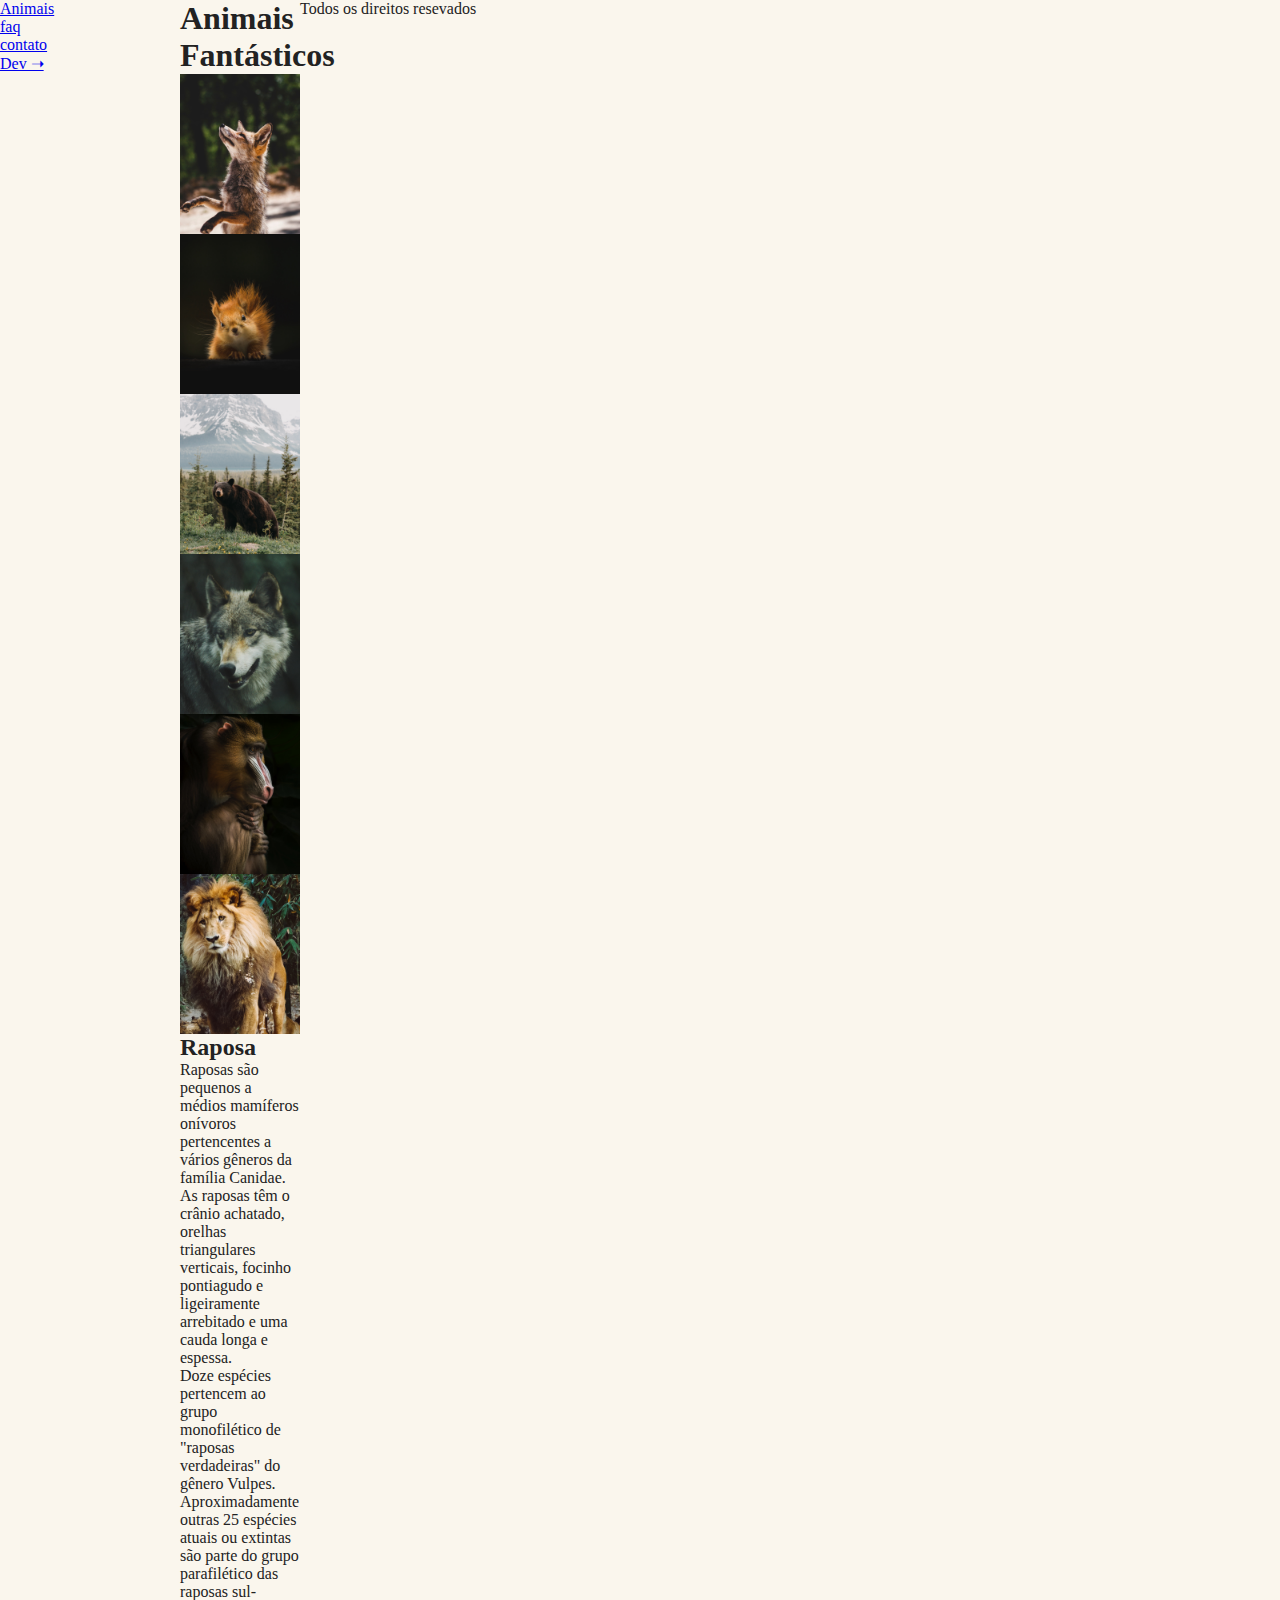
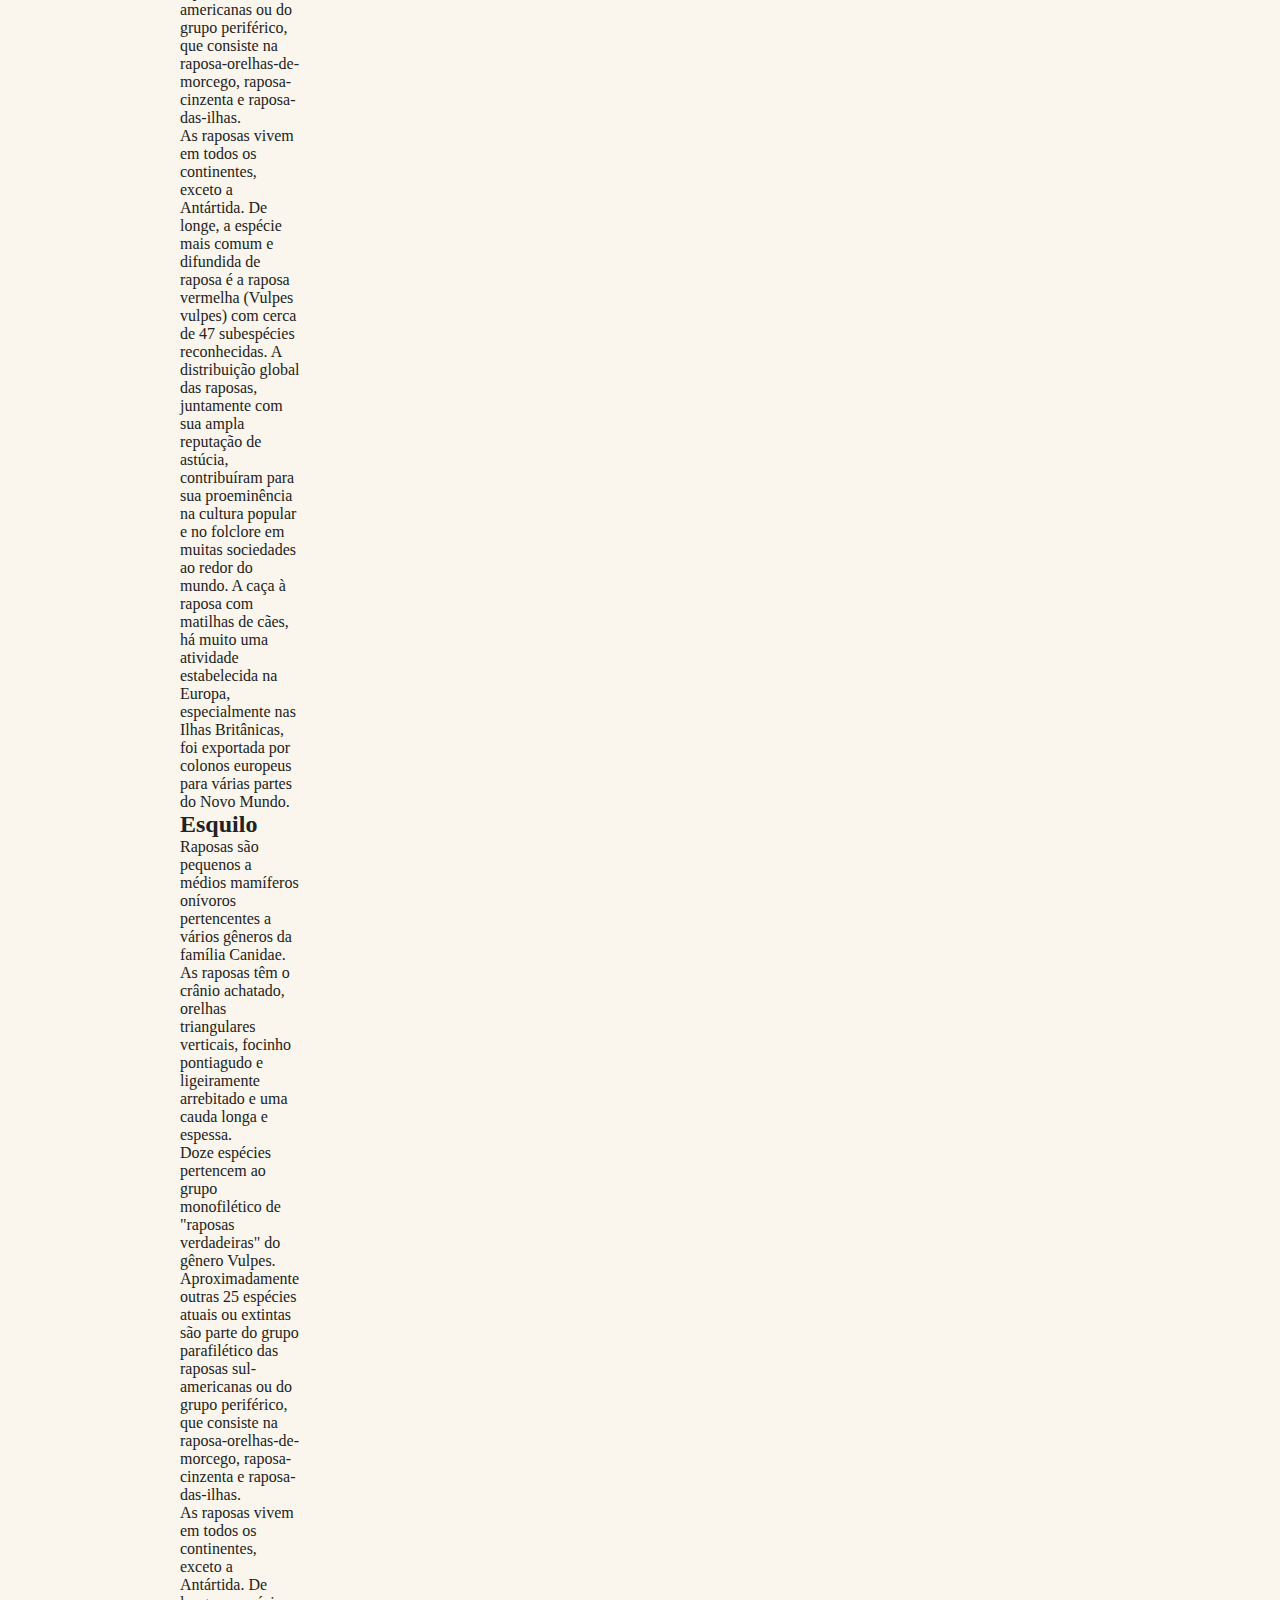
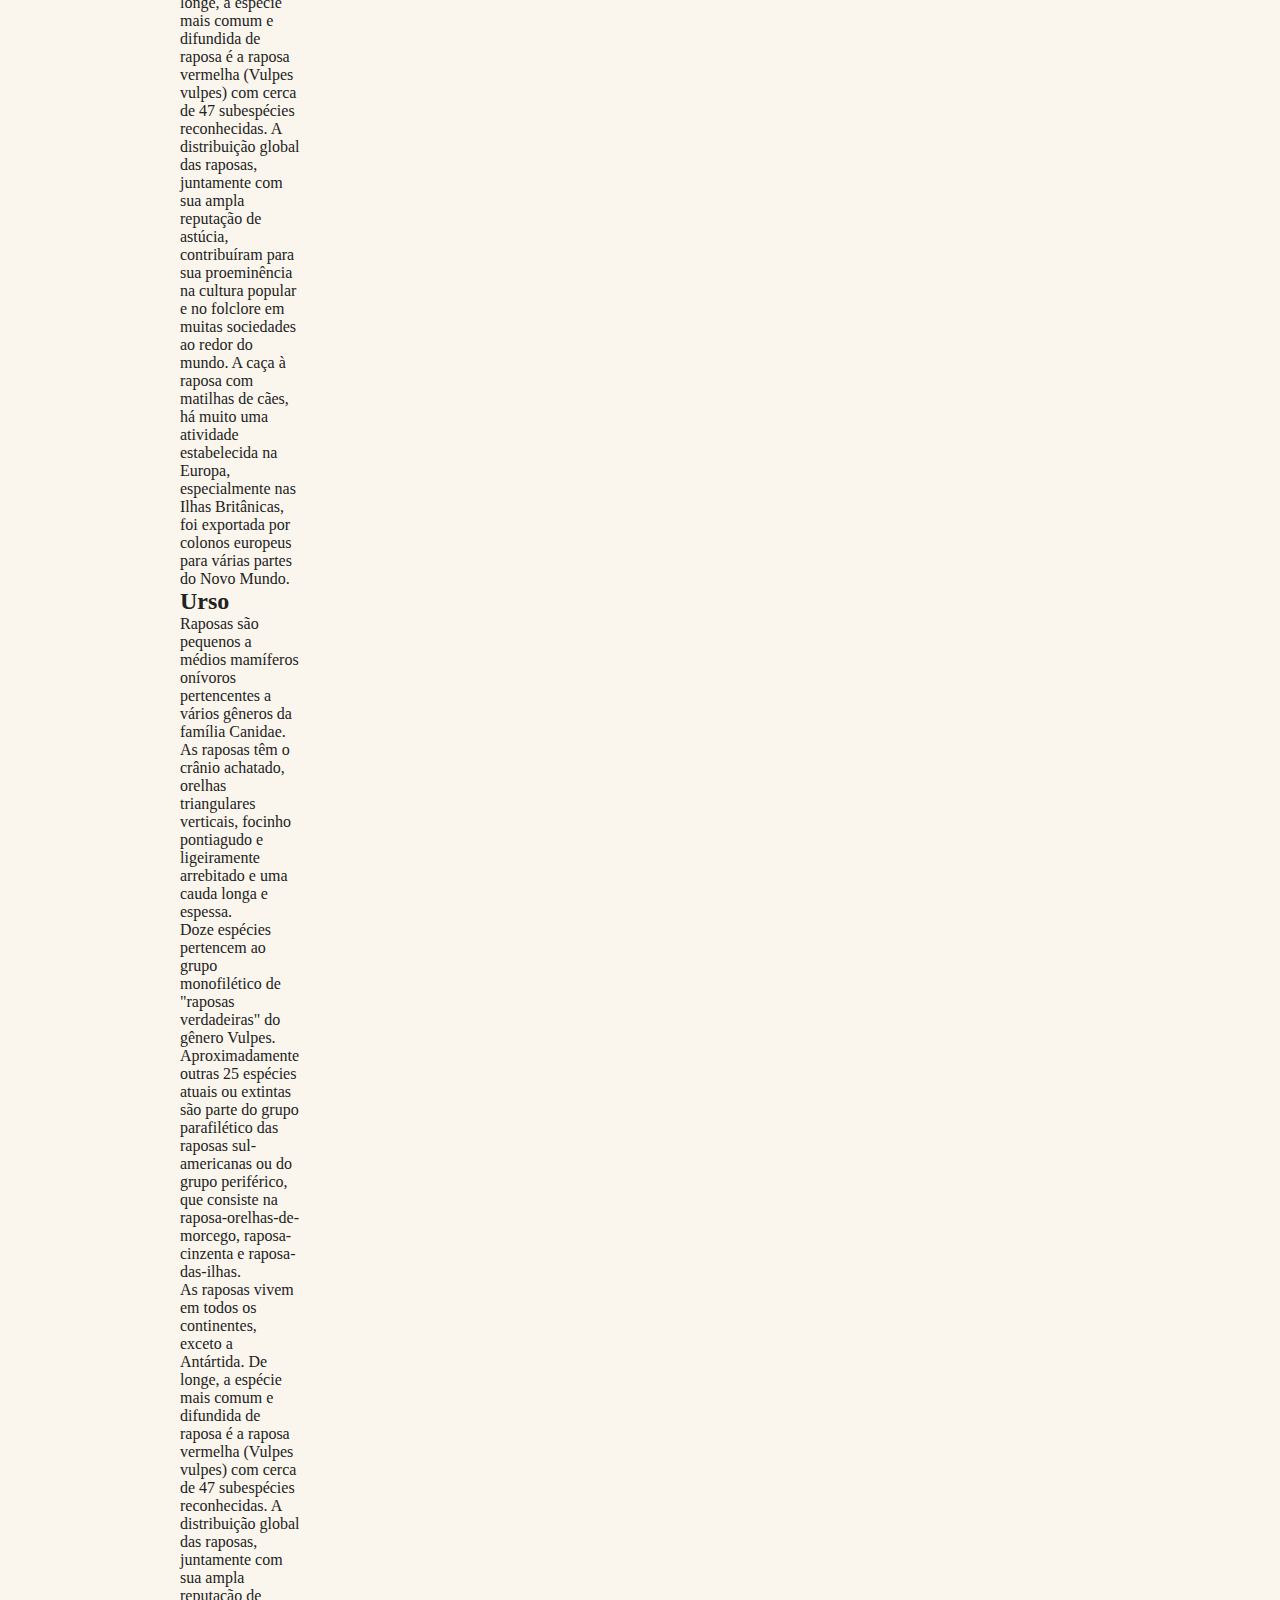
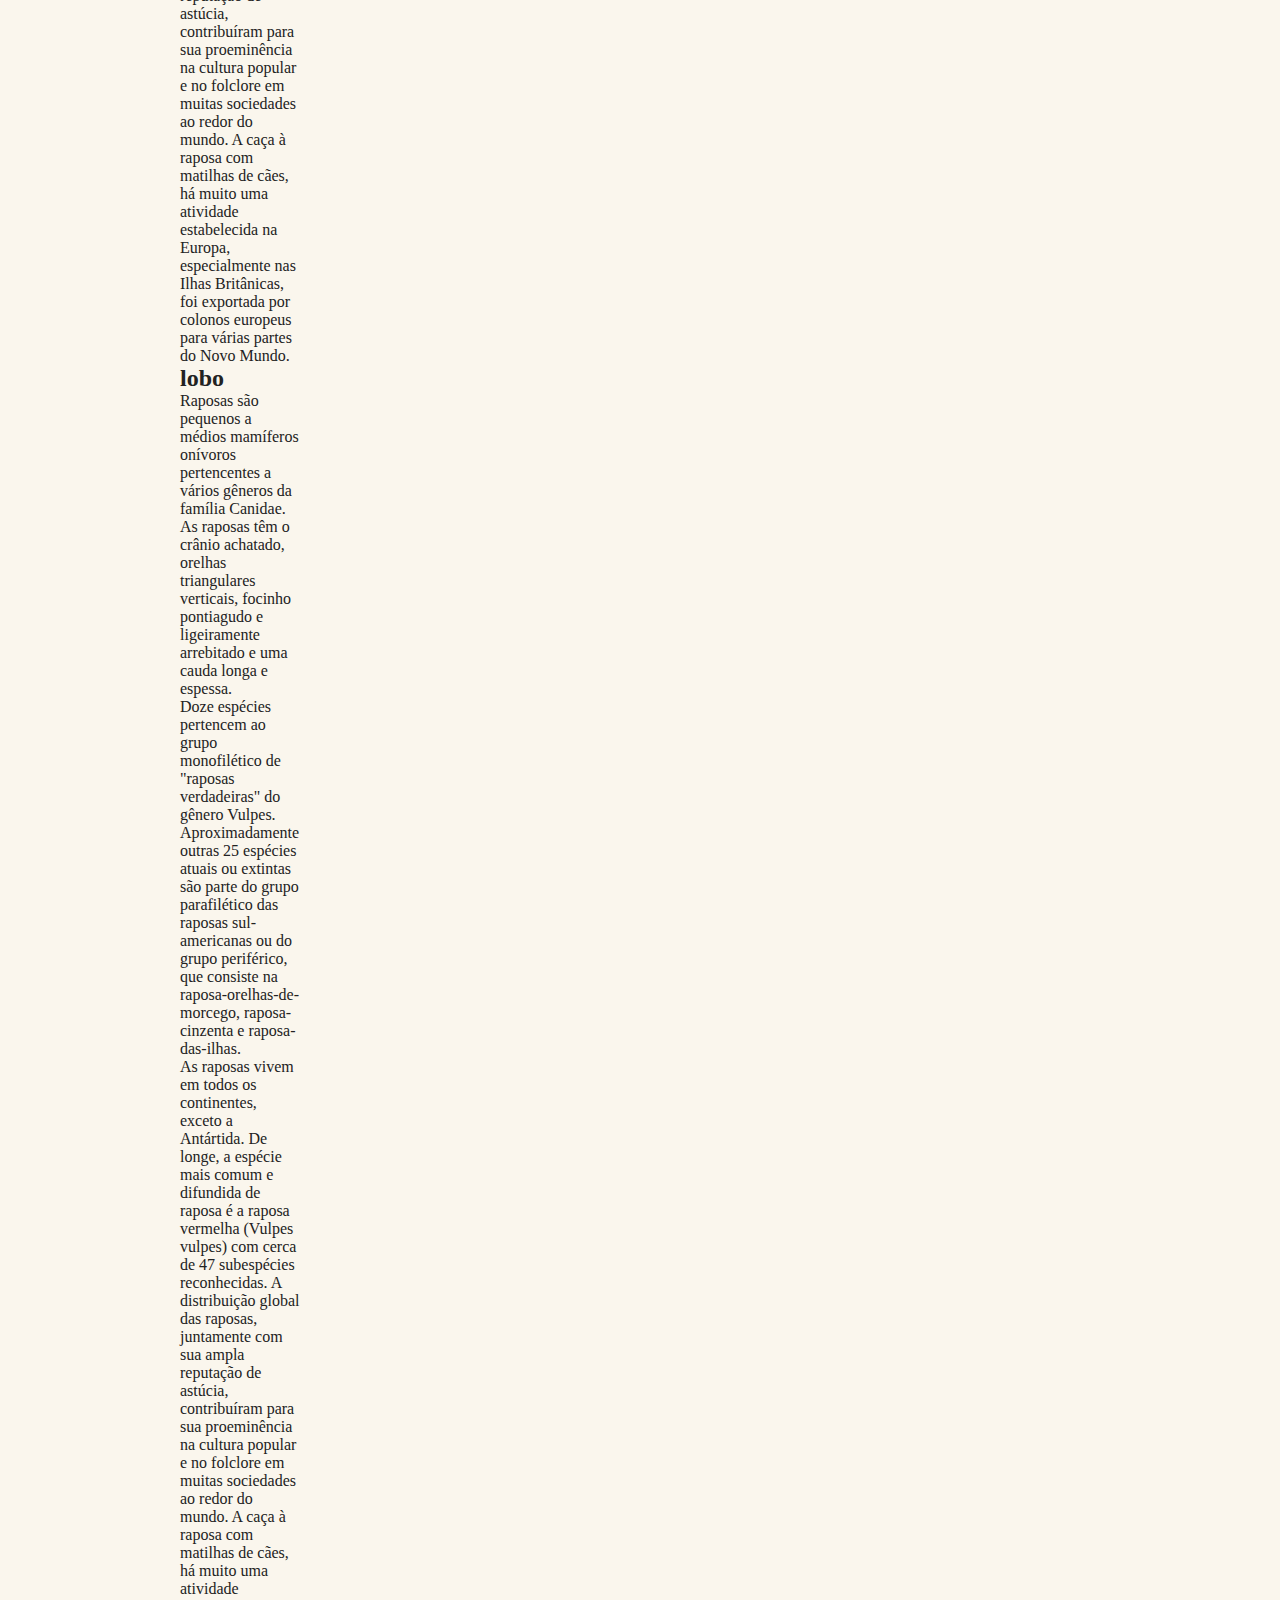
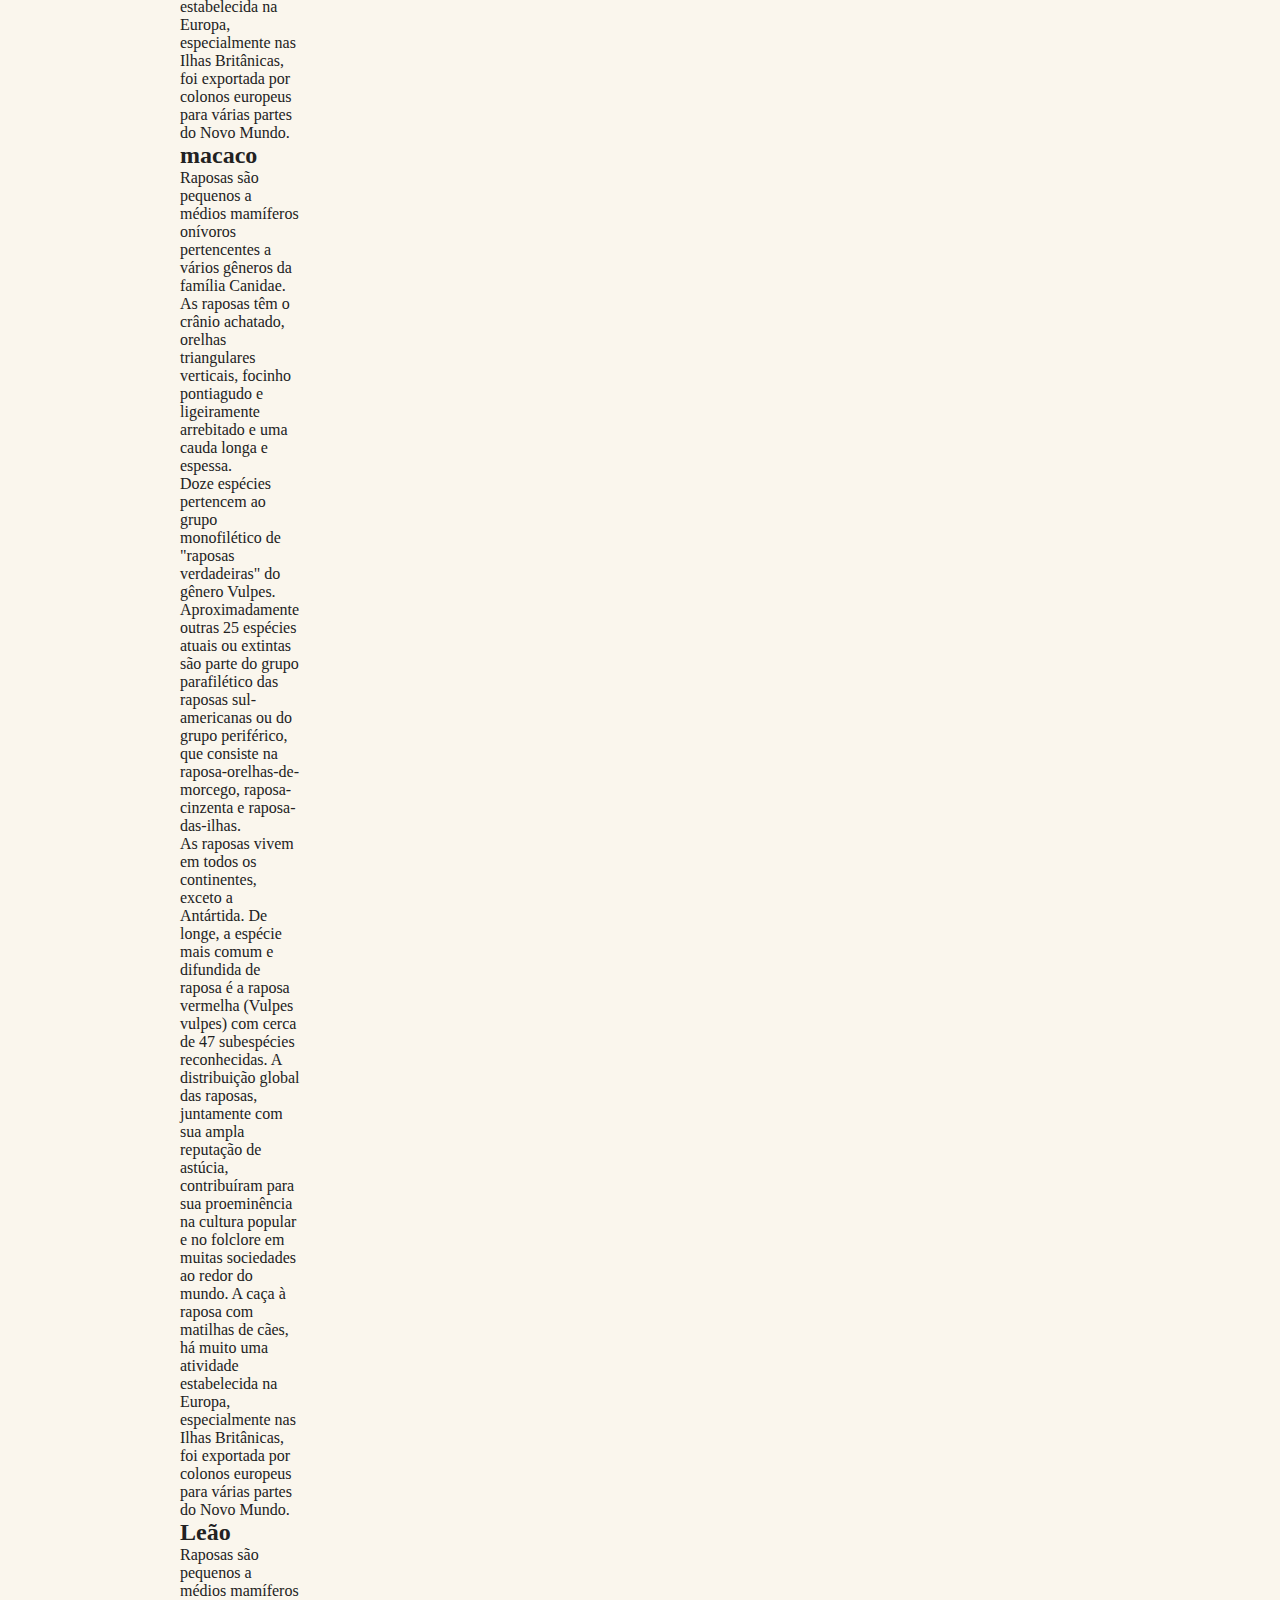
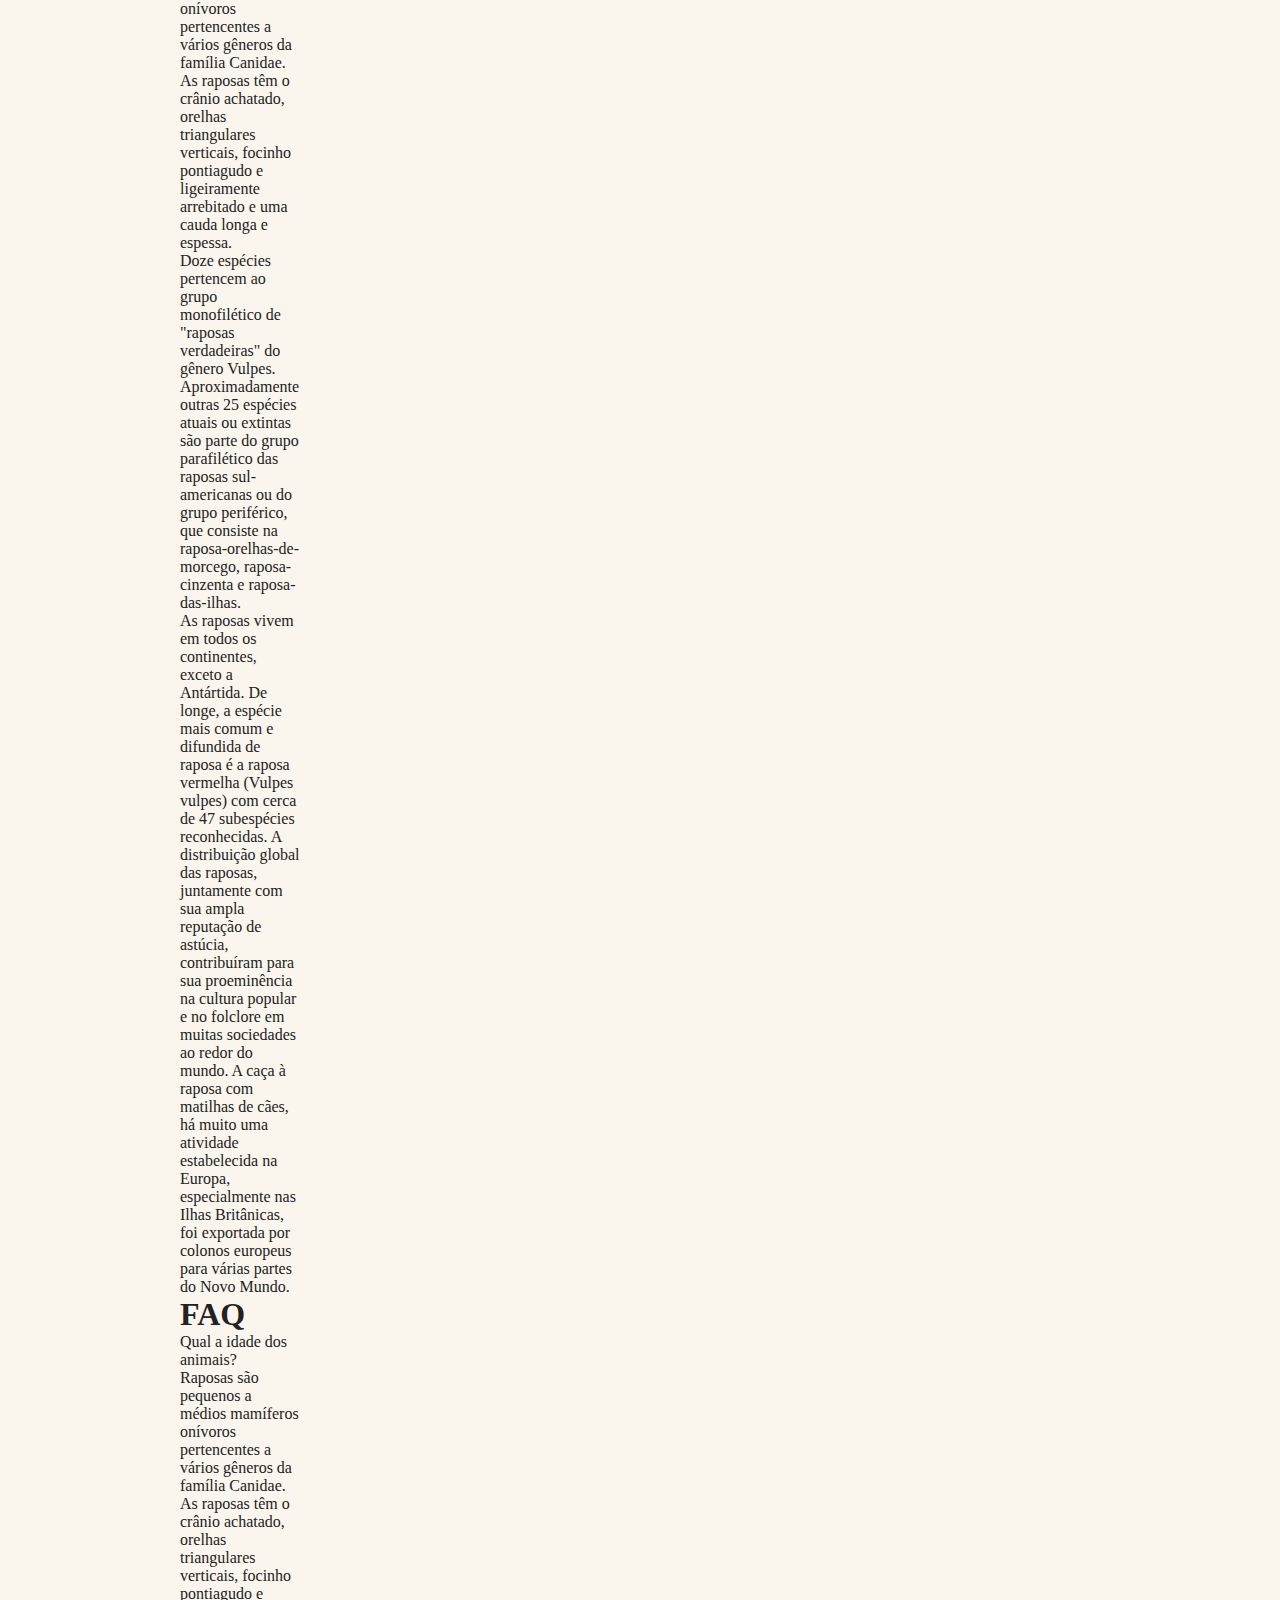
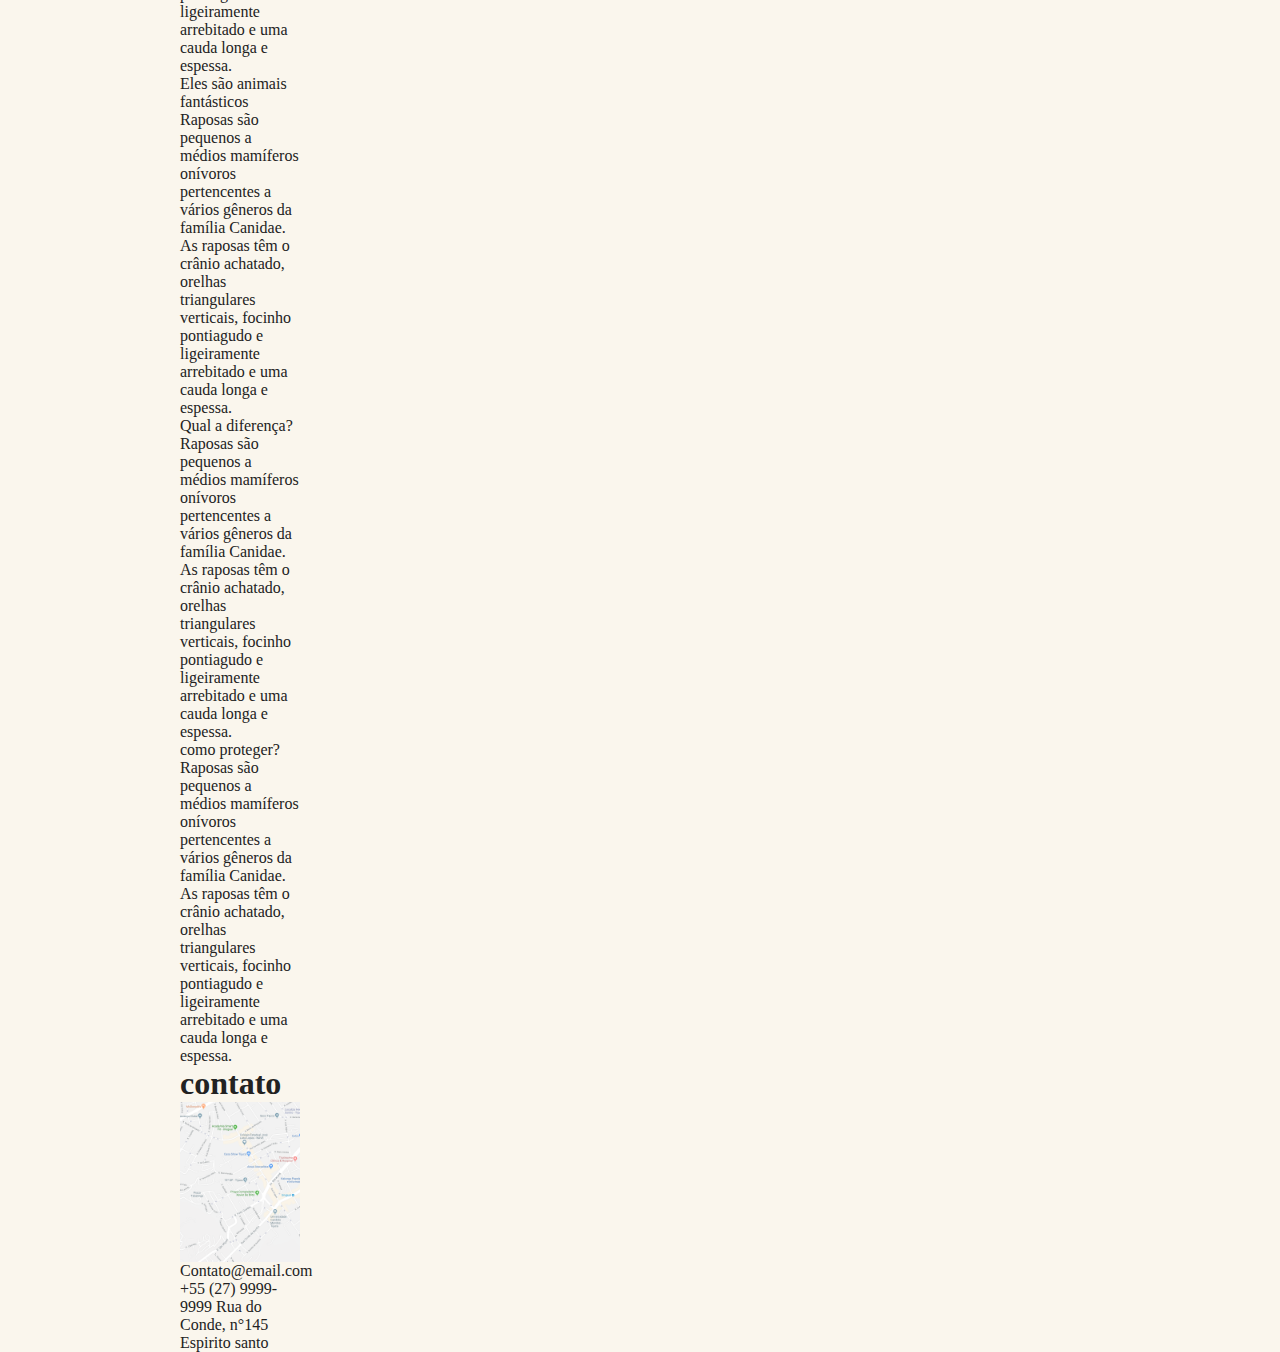
==== index.htm @ 9f7b9fe0 "update" ====
<!DOCTYPE html>
<html lang="en">

<head>
  <meta charset="UTF-8" />
  <meta http-equiv="X-UA-Compatible" content="IE=edge" />
  <meta name="viewport" content="width=device-width, initial-scale=1.0" />
  <link rel="stylesheet" type="text/css" href="/css/style.css" />
  <title>Animais Fantásticos</title>
</head>

<body>
  <header>
    <nav>
      <ul>
        <li><a href="#animais">Animais</a></li>
        <li><a href="#faq">faq</a></li>
        <li><a href="#contato">contato</a></li>
        <li><a href="https://www.origamid.com/">Dev ➝</a></li>
      </ul>
    </nav>
  </header>
  <section class="grid-section Animais" id="animais">
    <h1 class="titulo">Animais Fantásticos</h1>
    <ul>
      <li><img src="/img/imagem1.jpg" alt=""></li>
    </ul>
    <ul>
      <li><img src="img/imagem2.jpg" alt=""></li>
    </ul>
    <ul>
      <li><img src="img/imagem3.jpg" alt=""></li>
    </ul>
    <ul>
      <li><img src="img/imagem4.jpg" alt=""></li>
    </ul>
    <ul>
      <li><img src="img/imagem5.jpg" alt=""></li>
    </ul>
    <ul>
      <li><img src="img/imagem6.jpg" alt=""></li>
    </ul>
    <div class="animais-descricao">
      <section>
        <h2>Raposa</h2>
        <p>Raposas são pequenos a médios mamíferos onívoros pertencentes a vários gêneros da família Canidae. As raposas
          têm o crânio achatado, orelhas triangulares verticais, focinho pontiagudo e ligeiramente arrebitado e uma
          cauda longa e espessa.</p>
        <p>Doze espécies pertencem ao grupo monofilético de "raposas verdadeiras" do gênero Vulpes. Aproximadamente
          outras 25 espécies atuais ou extintas são parte do grupo parafilético das raposas sul-americanas ou do grupo
          periférico, que consiste na raposa-orelhas-de-morcego, raposa-cinzenta e raposa-das-ilhas.</p>
        <p>As raposas vivem em todos os continentes, exceto a Antártida. De longe, a espécie mais comum e difundida de
          raposa é a raposa vermelha (Vulpes vulpes) com cerca de 47 subespécies reconhecidas. A distribuição global das
          raposas, juntamente com sua ampla reputação de astúcia, contribuíram para sua proeminência na cultura popular
          e no folclore em muitas sociedades ao redor do mundo. A caça à raposa com matilhas de cães, há muito uma
          atividade estabelecida na Europa, especialmente nas Ilhas Britânicas, foi exportada por colonos europeus para
          várias partes do Novo Mundo.</p>
      </section>
      <section>
        <h2>Esquilo</h2>
        <p>Raposas são pequenos a médios mamíferos onívoros pertencentes a vários gêneros da família Canidae. As raposas
          têm o crânio achatado, orelhas triangulares verticais, focinho pontiagudo e ligeiramente arrebitado e uma
          cauda longa e espessa.</p>
        <p>Doze espécies pertencem ao grupo monofilético de "raposas verdadeiras" do gênero Vulpes. Aproximadamente
          outras 25 espécies atuais ou extintas são parte do grupo parafilético das raposas sul-americanas ou do grupo
          periférico, que consiste na raposa-orelhas-de-morcego, raposa-cinzenta e raposa-das-ilhas.</p>
        <p>As raposas vivem em todos os continentes, exceto a Antártida. De longe, a espécie mais comum e difundida de
          raposa é a raposa vermelha (Vulpes vulpes) com cerca de 47 subespécies reconhecidas. A distribuição global das
          raposas, juntamente com sua ampla reputação de astúcia, contribuíram para sua proeminência na cultura popular
          e no folclore em muitas sociedades ao redor do mundo. A caça à raposa com matilhas de cães, há muito uma
          atividade estabelecida na Europa, especialmente nas Ilhas Britânicas, foi exportada por colonos europeus para
          várias partes do Novo Mundo.</p>
      </section>
      <section>
        <h2>Urso</h2>
        <p>Raposas são pequenos a médios mamíferos onívoros pertencentes a vários gêneros da família Canidae. As raposas
          têm o crânio achatado, orelhas triangulares verticais, focinho pontiagudo e ligeiramente arrebitado e uma
          cauda longa e espessa.</p>
        <p>Doze espécies pertencem ao grupo monofilético de "raposas verdadeiras" do gênero Vulpes. Aproximadamente
          outras 25 espécies atuais ou extintas são parte do grupo parafilético das raposas sul-americanas ou do grupo
          periférico, que consiste na raposa-orelhas-de-morcego, raposa-cinzenta e raposa-das-ilhas.</p>
        <p>As raposas vivem em todos os continentes, exceto a Antártida. De longe, a espécie mais comum e difundida de
          raposa é a raposa vermelha (Vulpes vulpes) com cerca de 47 subespécies reconhecidas. A distribuição global das
          raposas, juntamente com sua ampla reputação de astúcia, contribuíram para sua proeminência na cultura popular
          e no folclore em muitas sociedades ao redor do mundo. A caça à raposa com matilhas de cães, há muito uma
          atividade estabelecida na Europa, especialmente nas Ilhas Britânicas, foi exportada por colonos europeus para
          várias partes do Novo Mundo.</p>
      </section>
      <section>
        <h2>lobo</h2>
        <p>Raposas são pequenos a médios mamíferos onívoros pertencentes a vários gêneros da família Canidae. As raposas
          têm o crânio achatado, orelhas triangulares verticais, focinho pontiagudo e ligeiramente arrebitado e uma
          cauda longa e espessa.</p>
        <p>Doze espécies pertencem ao grupo monofilético de "raposas verdadeiras" do gênero Vulpes. Aproximadamente
          outras 25 espécies atuais ou extintas são parte do grupo parafilético das raposas sul-americanas ou do grupo
          periférico, que consiste na raposa-orelhas-de-morcego, raposa-cinzenta e raposa-das-ilhas.</p>
        <p>As raposas vivem em todos os continentes, exceto a Antártida. De longe, a espécie mais comum e difundida de
          raposa é a raposa vermelha (Vulpes vulpes) com cerca de 47 subespécies reconhecidas. A distribuição global das
          raposas, juntamente com sua ampla reputação de astúcia, contribuíram para sua proeminência na cultura popular
          e no folclore em muitas sociedades ao redor do mundo. A caça à raposa com matilhas de cães, há muito uma
          atividade estabelecida na Europa, especialmente nas Ilhas Britânicas, foi exportada por colonos europeus para
          várias partes do Novo Mundo.</p>
      </section>
      <section>
        <h2>macaco</h2>
        <p>Raposas são pequenos a médios mamíferos onívoros pertencentes a vários gêneros da família Canidae. As raposas
          têm o crânio achatado, orelhas triangulares verticais, focinho pontiagudo e ligeiramente arrebitado e uma
          cauda longa e espessa.</p>
        <p>Doze espécies pertencem ao grupo monofilético de "raposas verdadeiras" do gênero Vulpes. Aproximadamente
          outras 25 espécies atuais ou extintas são parte do grupo parafilético das raposas sul-americanas ou do grupo
          periférico, que consiste na raposa-orelhas-de-morcego, raposa-cinzenta e raposa-das-ilhas.</p>
        <p>As raposas vivem em todos os continentes, exceto a Antártida. De longe, a espécie mais comum e difundida de
          raposa é a raposa vermelha (Vulpes vulpes) com cerca de 47 subespécies reconhecidas. A distribuição global das
          raposas, juntamente com sua ampla reputação de astúcia, contribuíram para sua proeminência na cultura popular
          e no folclore em muitas sociedades ao redor do mundo. A caça à raposa com matilhas de cães, há muito uma
          atividade estabelecida na Europa, especialmente nas Ilhas Britânicas, foi exportada por colonos europeus para
          várias partes do Novo Mundo.</p>
      </section>
      <section>
        <h2>Leão</h2>
        <p>Raposas são pequenos a médios mamíferos onívoros pertencentes a vários gêneros da família Canidae. As raposas
          têm o crânio achatado, orelhas triangulares verticais, focinho pontiagudo e ligeiramente arrebitado e uma
          cauda longa e espessa.</p>
        <p>Doze espécies pertencem ao grupo monofilético de "raposas verdadeiras" do gênero Vulpes. Aproximadamente
          outras 25 espécies atuais ou extintas são parte do grupo parafilético das raposas sul-americanas ou do grupo
          periférico, que consiste na raposa-orelhas-de-morcego, raposa-cinzenta e raposa-das-ilhas.</p>
        <p>As raposas vivem em todos os continentes, exceto a Antártida. De longe, a espécie mais comum e difundida de
          raposa é a raposa vermelha (Vulpes vulpes) com cerca de 47 subespécies reconhecidas. A distribuição global das
          raposas, juntamente com sua ampla reputação de astúcia, contribuíram para sua proeminência na cultura popular
          e no folclore em muitas sociedades ao redor do mundo. A caça à raposa com matilhas de cães, há muito uma
          atividade estabelecida na Europa, especialmente nas Ilhas Britânicas, foi exportada por colonos europeus para
          várias partes do Novo Mundo.</p>
      </section>
      <section class="grid-section faq" id="faq">
        <h1>FAQ</h1>
        <dl>
          <dt>Qual a idade dos animais?</dt>
          <dd>Raposas são pequenos a médios mamíferos onívoros pertencentes a vários gêneros da família Canidae. As
            raposas
            têm o crânio achatado, orelhas triangulares verticais, focinho pontiagudo e ligeiramente arrebitado e uma
            cauda longa e espessa.</dd>
        </dl>
        <dl>
          <dt>Eles são animais fantásticos</dt>
          <dd>Raposas são pequenos a médios mamíferos onívoros pertencentes a vários gêneros da família Canidae. As
            raposas
            têm o crânio achatado, orelhas triangulares verticais, focinho pontiagudo e ligeiramente arrebitado e uma
            cauda longa e espessa.</dd>
        </dl>
        <dl>
          <dt>Qual a diferença?</dt>
          <dd>Raposas são pequenos a médios mamíferos onívoros pertencentes a vários gêneros da família Canidae. As
            raposas
            têm o crânio achatado, orelhas triangulares verticais, focinho pontiagudo e ligeiramente arrebitado e uma
            cauda longa e espessa.</dd>
        </dl>
        <dl>
          <dt>como proteger?</dt>
          <dd>Raposas são pequenos a médios mamíferos onívoros pertencentes a vários gêneros da família Canidae. As
            raposas
            têm o crânio achatado, orelhas triangulares verticais, focinho pontiagudo e ligeiramente arrebitado e uma
            cauda longa e espessa.</dd>
        </dl>
      </section>
      <section class="grid-section" id="contato">
        <h1>contato</h1>
        <div class="mapa">
          <img src="/img/mapa.png" alt="mapa">
        </div>

        <ul>
          <il>Contato@email.com</il>
          <il>+55 (27) 9999-9999</il>
          <il>Rua do Conde, n°145</il>
          <il>Espirito santo</il>
        </ul>
      </section>

    </div>
  </section>
  <footer class="copy">
    <P>Todos os direitos resevados</P>
  </footer>
  <script src="/script.js"></script>
</body>

</html>
---- css/style.css ----
*{
    margin: 0px;
    padding: 0px;
    list-style: none;
}
img{
    display: block;
    max-width: 100%;
}
body{
    background: #faf6ed;
    color: #222;
    -webkit-font-smoothing: antialiased;
    display: grid;
    grid-template-columns: 1fr 120px minmax(300px, 800px) 1fr;
}
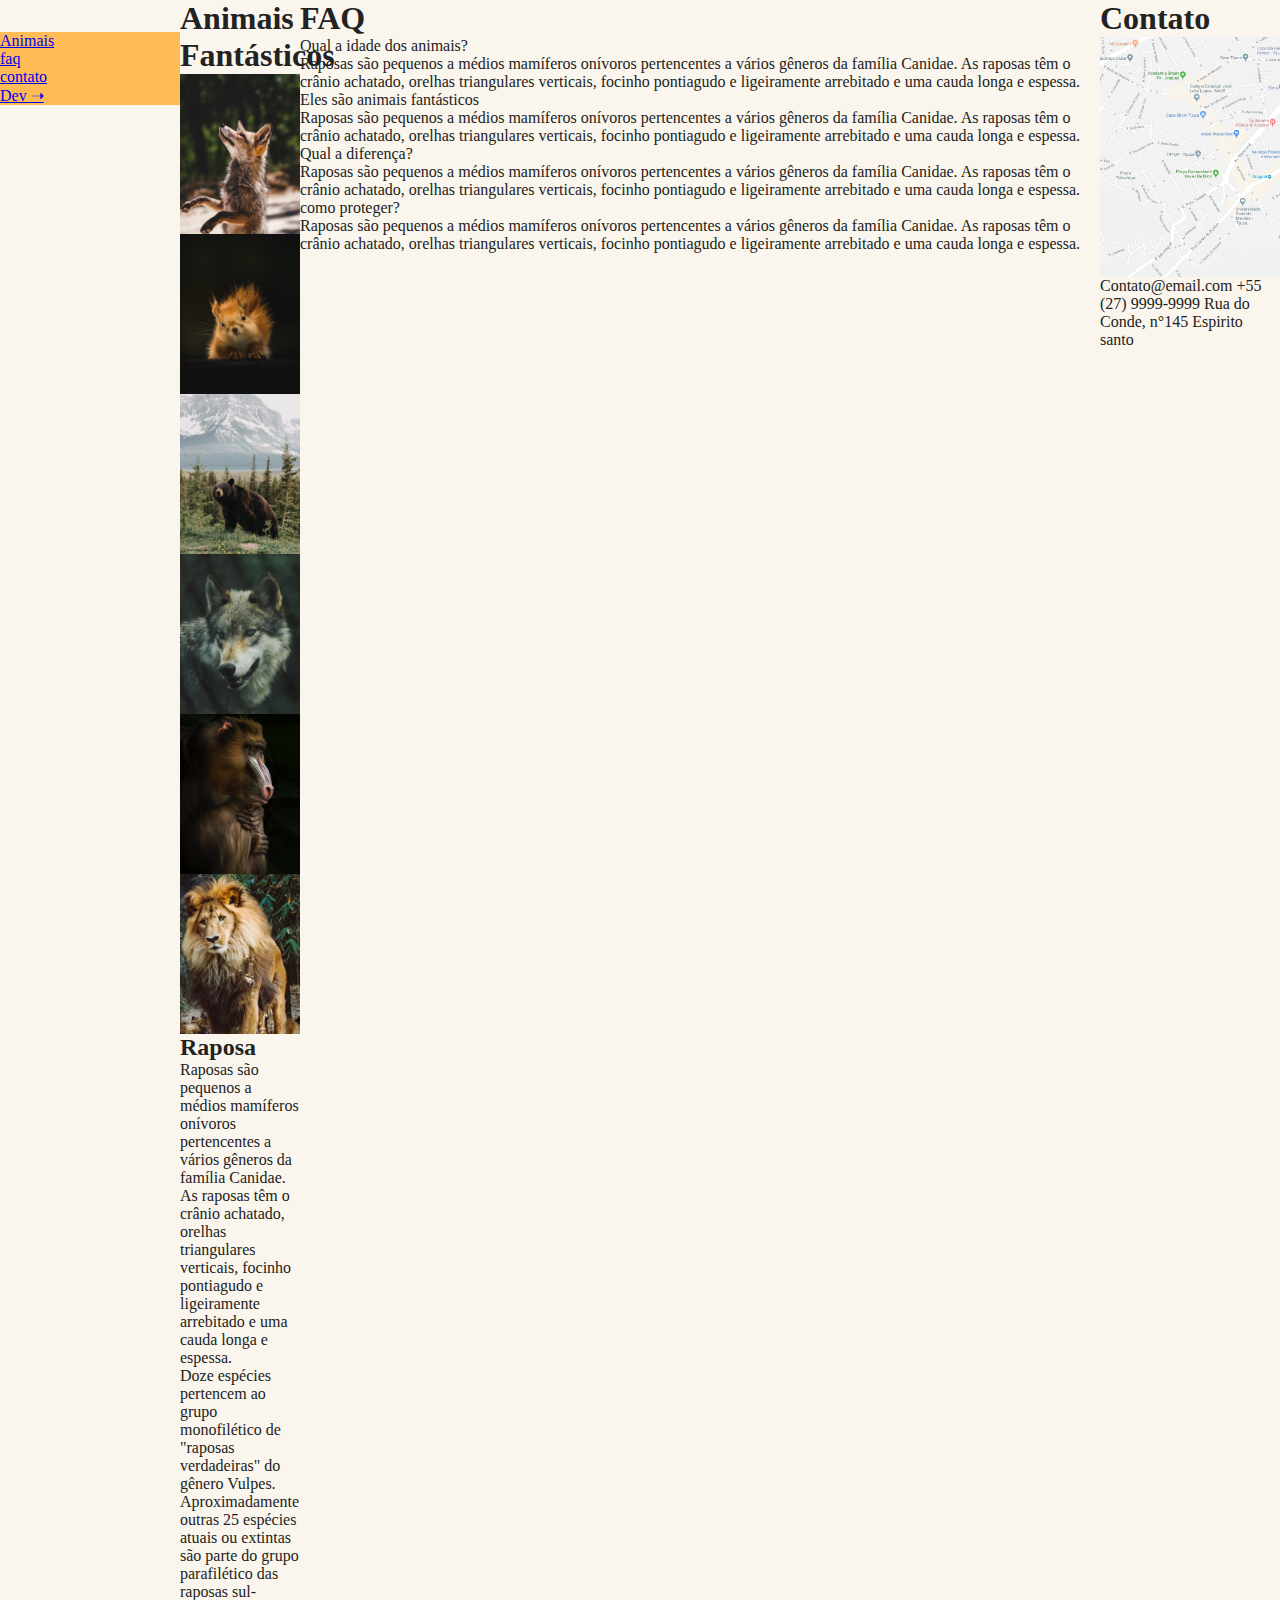
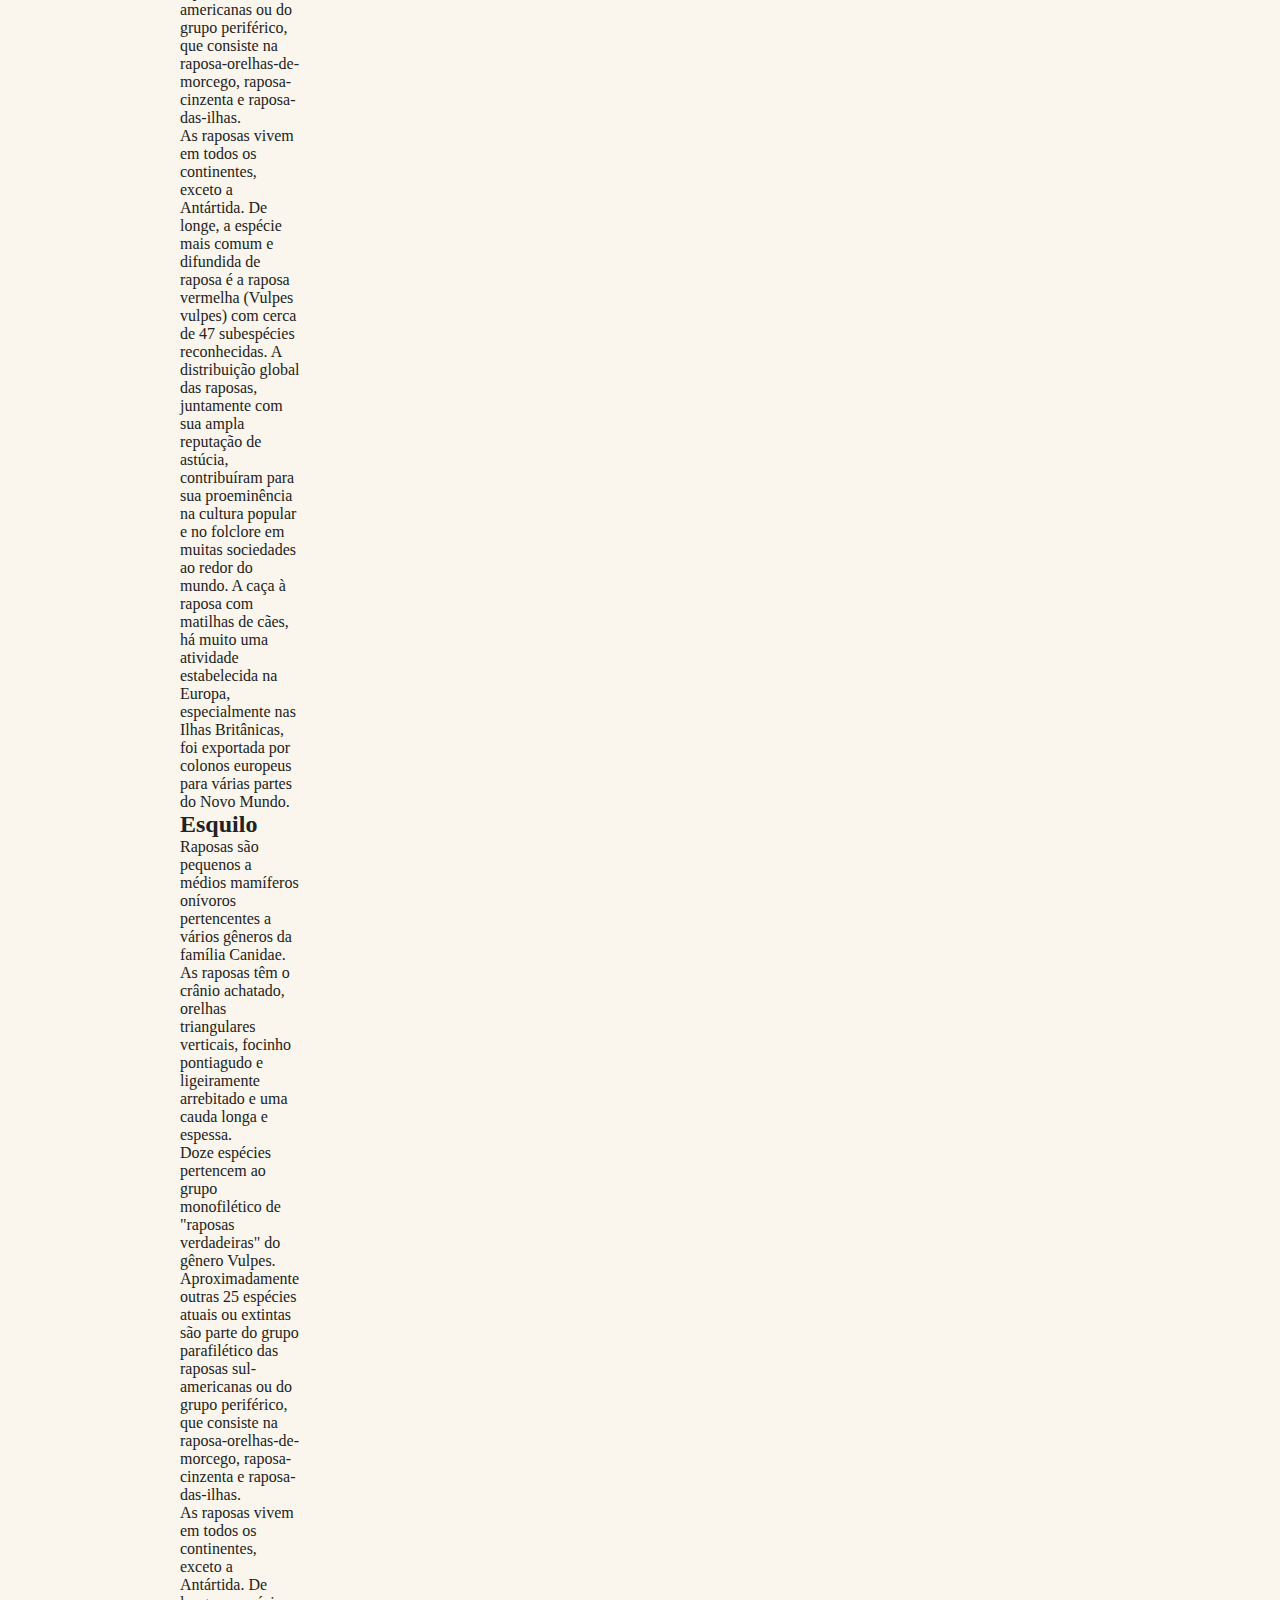
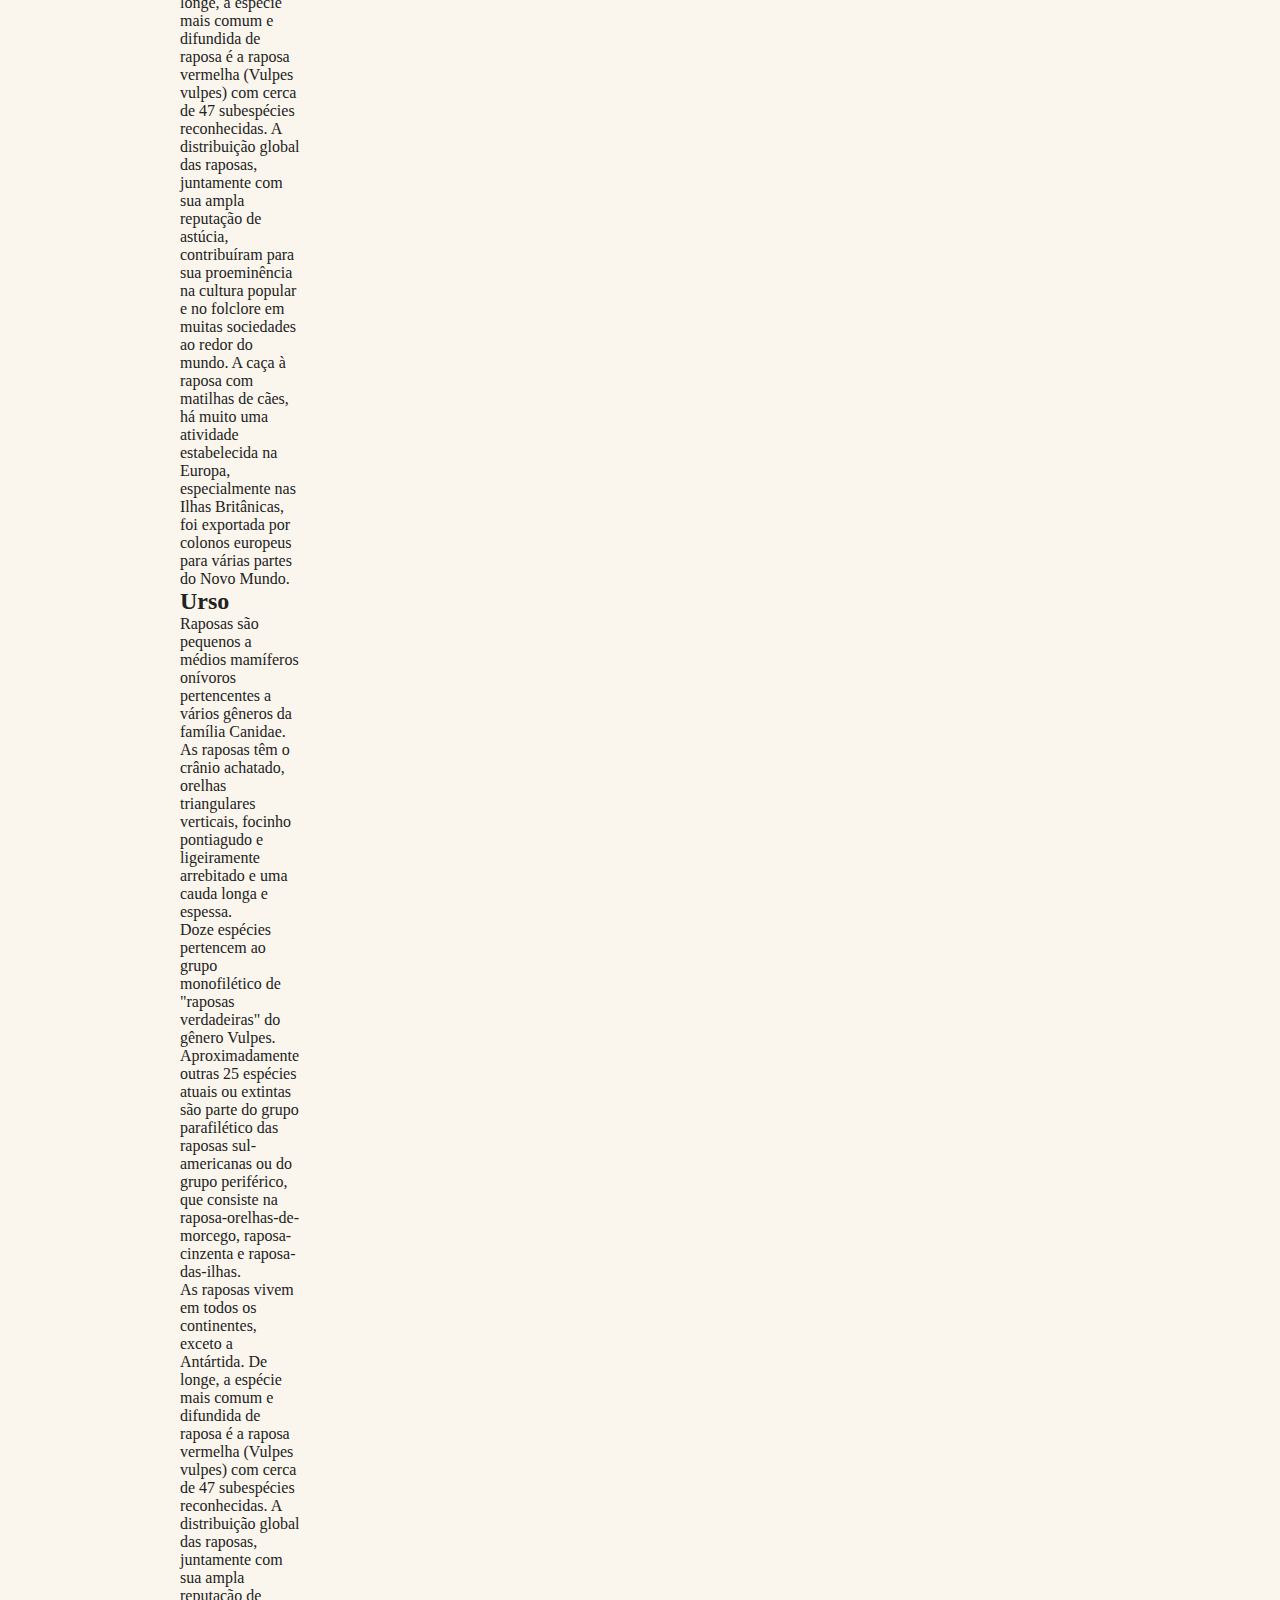
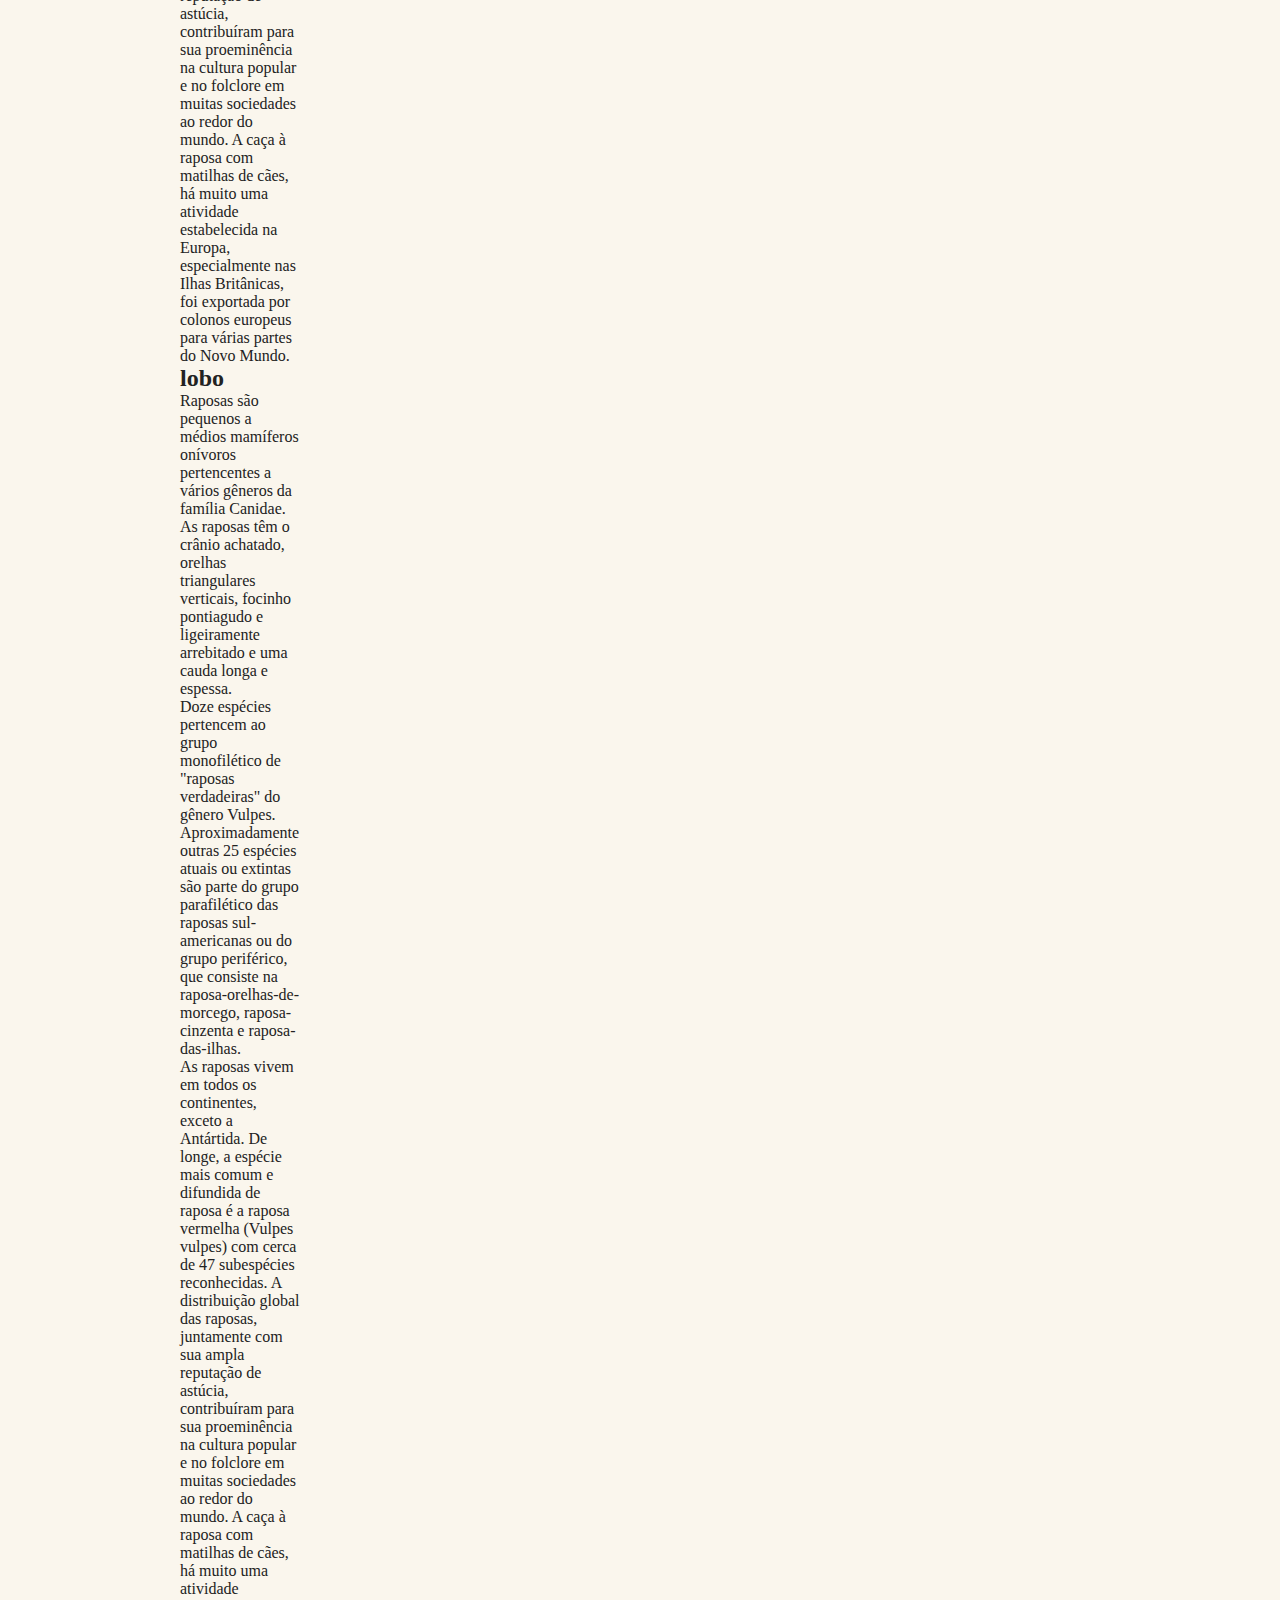
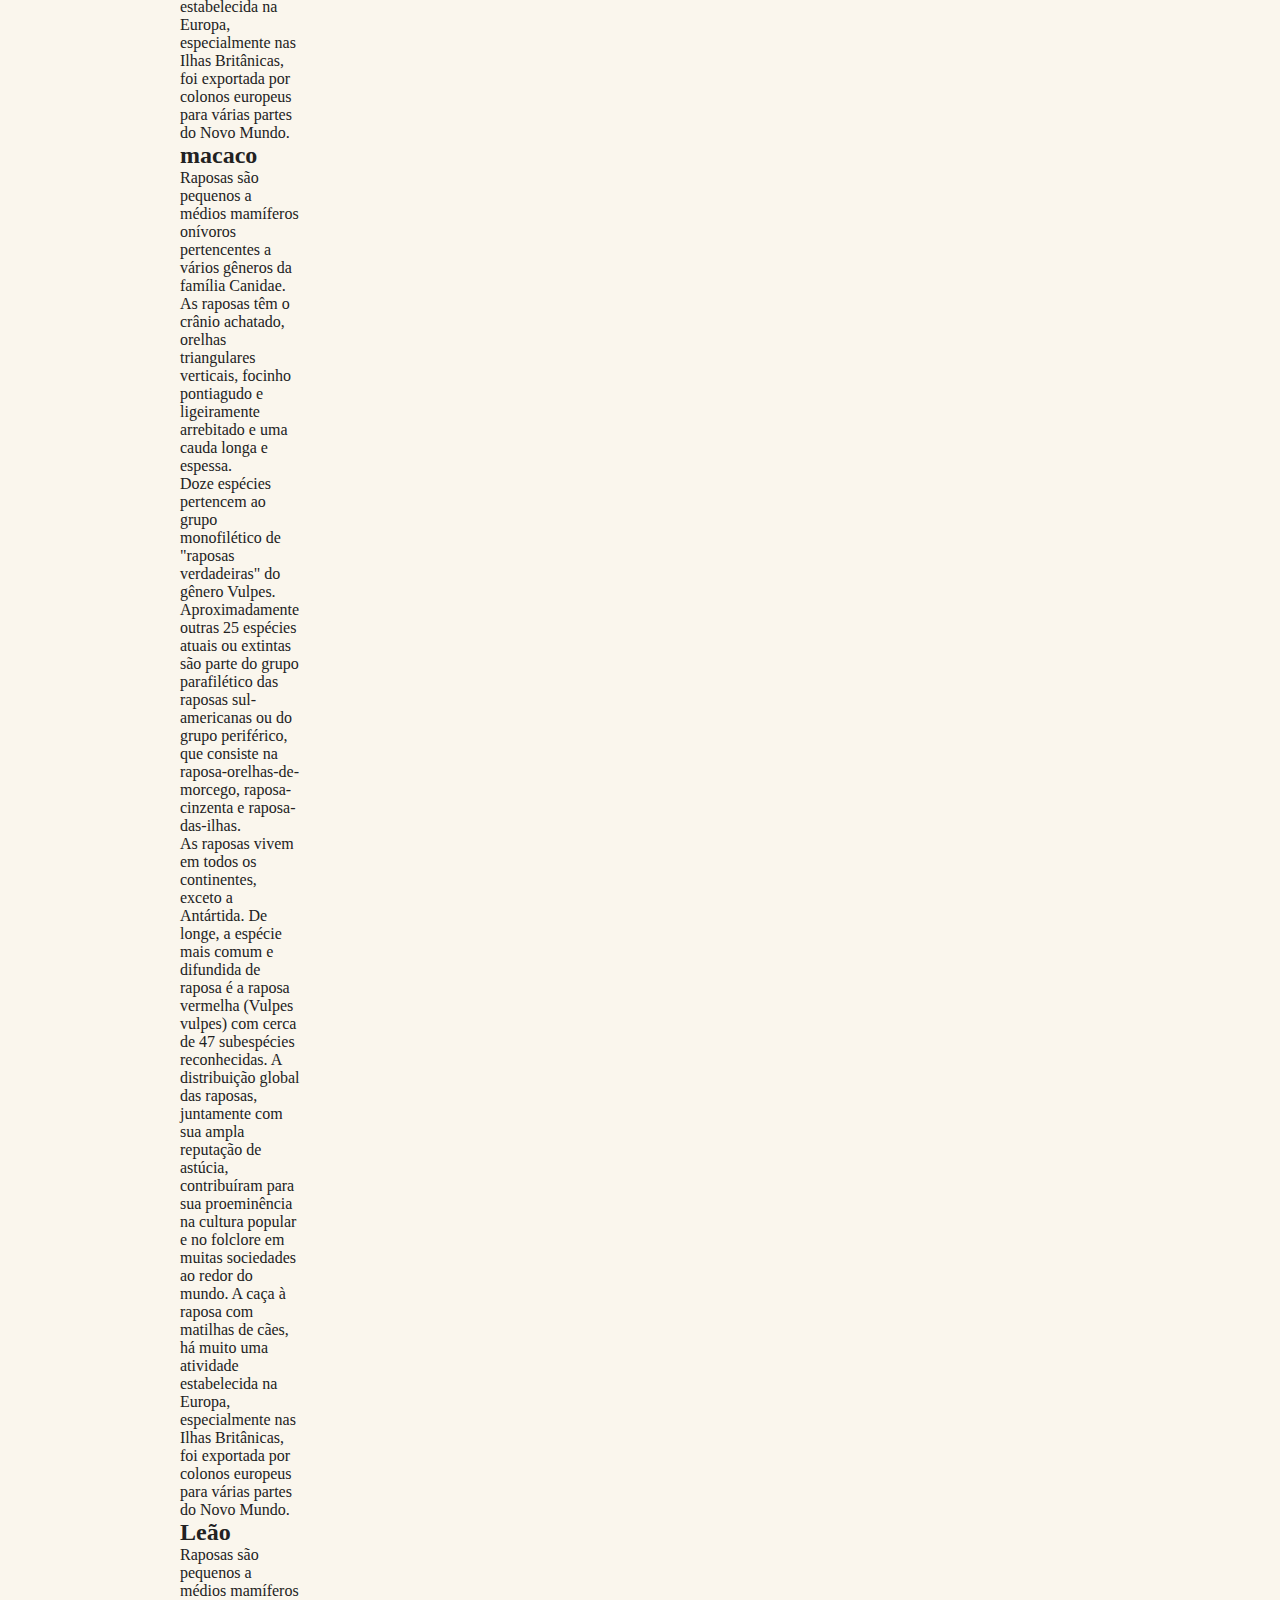
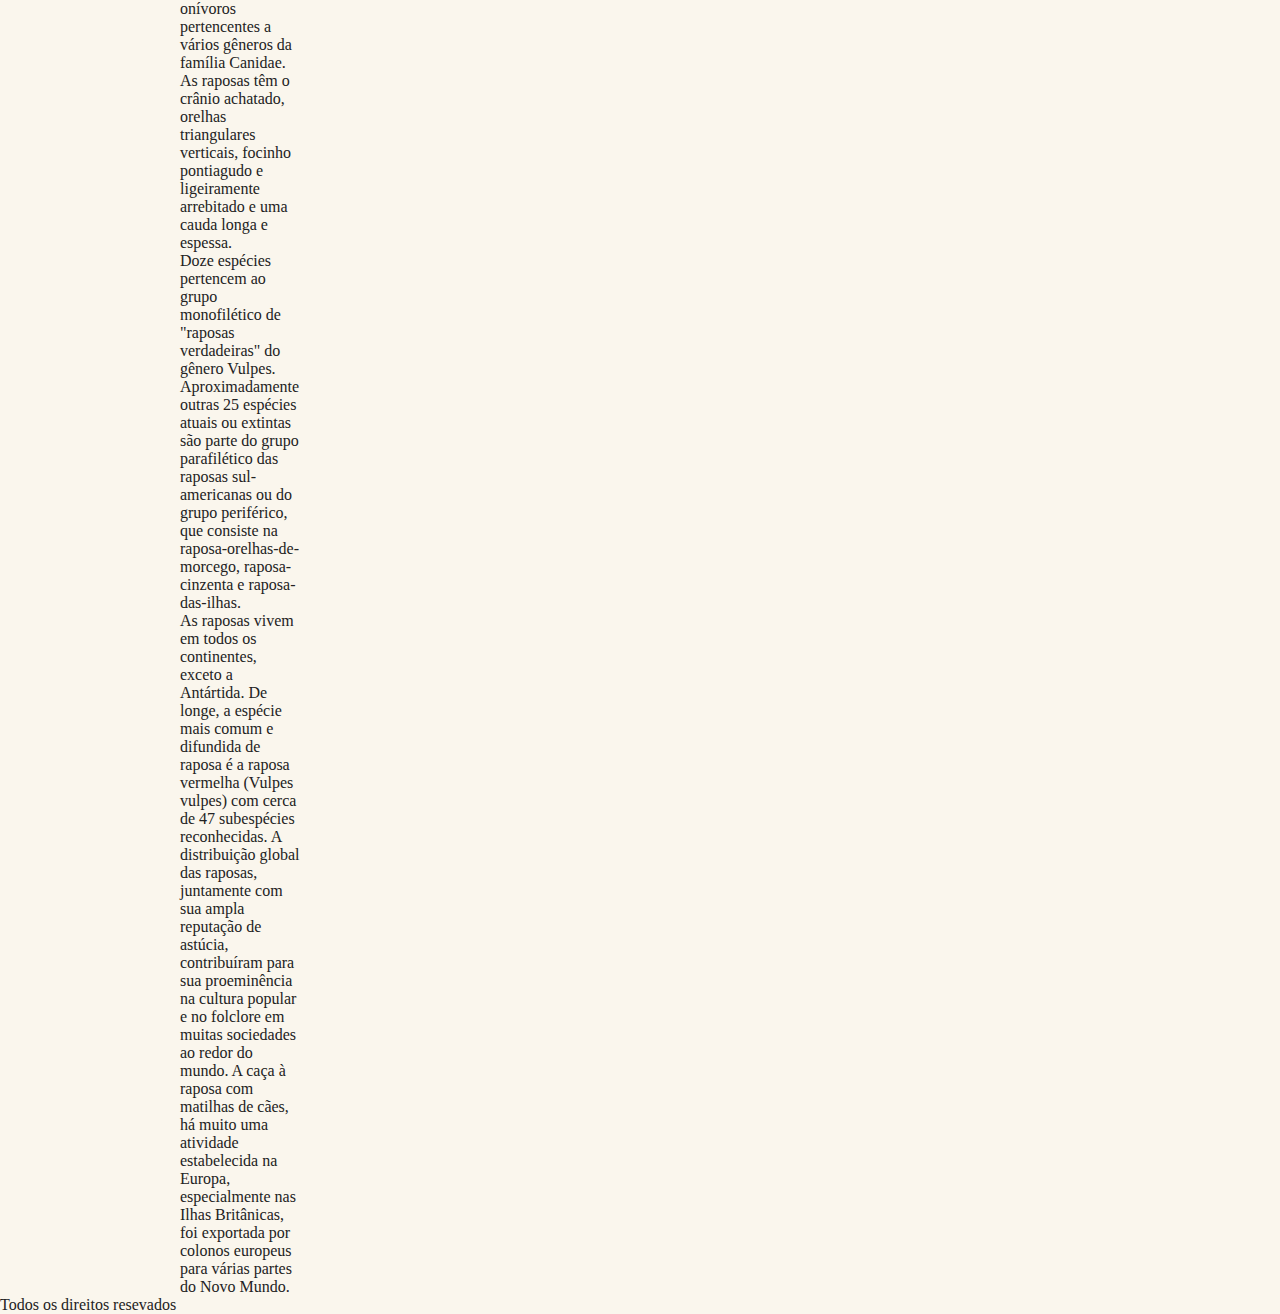
==== commit f3c008b8: "update_css" ====
--- a/index.htm
+++ b/index.htm
@@ -11,7 +11,7 @@
 
 <body>
   <header>
-    <nav>
+    <nav class="menu">
       <ul>
         <li><a href="#animais">Animais</a></li>
         <li><a href="#faq">faq</a></li>
@@ -131,52 +131,52 @@
           atividade estabelecida na Europa, especialmente nas Ilhas Britânicas, foi exportada por colonos europeus para
           várias partes do Novo Mundo.</p>
       </section>
-      <section class="grid-section faq" id="faq">
-        <h1>FAQ</h1>
-        <dl>
-          <dt>Qual a idade dos animais?</dt>
-          <dd>Raposas são pequenos a médios mamíferos onívoros pertencentes a vários gêneros da família Canidae. As
-            raposas
-            têm o crânio achatado, orelhas triangulares verticais, focinho pontiagudo e ligeiramente arrebitado e uma
-            cauda longa e espessa.</dd>
-        </dl>
-        <dl>
-          <dt>Eles são animais fantásticos</dt>
-          <dd>Raposas são pequenos a médios mamíferos onívoros pertencentes a vários gêneros da família Canidae. As
-            raposas
-            têm o crânio achatado, orelhas triangulares verticais, focinho pontiagudo e ligeiramente arrebitado e uma
-            cauda longa e espessa.</dd>
-        </dl>
-        <dl>
-          <dt>Qual a diferença?</dt>
-          <dd>Raposas são pequenos a médios mamíferos onívoros pertencentes a vários gêneros da família Canidae. As
-            raposas
-            têm o crânio achatado, orelhas triangulares verticais, focinho pontiagudo e ligeiramente arrebitado e uma
-            cauda longa e espessa.</dd>
-        </dl>
-        <dl>
-          <dt>como proteger?</dt>
-          <dd>Raposas são pequenos a médios mamíferos onívoros pertencentes a vários gêneros da família Canidae. As
-            raposas
-            têm o crânio achatado, orelhas triangulares verticais, focinho pontiagudo e ligeiramente arrebitado e uma
-            cauda longa e espessa.</dd>
-        </dl>
-      </section>
-      <section class="grid-section" id="contato">
-        <h1>contato</h1>
-        <div class="mapa">
-          <img src="/img/mapa.png" alt="mapa">
-        </div>
+    </div>
+  </section>
 
-        <ul>
-          <il>Contato@email.com</il>
-          <il>+55 (27) 9999-9999</il>
-          <il>Rua do Conde, n°145</il>
-          <il>Espirito santo</il>
-        </ul>
-      </section>
-
+  <section class="grid-section faq" id="faq">
+    <h1>FAQ</h1>
+    <dl>
+      <dt>Qual a idade dos animais?</dt>
+      <dd>Raposas são pequenos a médios mamíferos onívoros pertencentes a vários gêneros da família Canidae. As
+        raposas
+        têm o crânio achatado, orelhas triangulares verticais, focinho pontiagudo e ligeiramente arrebitado e uma
+        cauda longa e espessa.</dd>
+    </dl>
+    <dl>
+      <dt>Eles são animais fantásticos</dt>
+      <dd>Raposas são pequenos a médios mamíferos onívoros pertencentes a vários gêneros da família Canidae. As
+        raposas
+        têm o crânio achatado, orelhas triangulares verticais, focinho pontiagudo e ligeiramente arrebitado e uma
+        cauda longa e espessa.</dd>
+    </dl>
+    <dl>
+      <dt>Qual a diferença?</dt>
+      <dd>Raposas são pequenos a médios mamíferos onívoros pertencentes a vários gêneros da família Canidae. As
+        raposas
+        têm o crânio achatado, orelhas triangulares verticais, focinho pontiagudo e ligeiramente arrebitado e uma
+        cauda longa e espessa.</dd>
+    </dl>
+    <dl>
+      <dt>como proteger?</dt>
+      <dd>Raposas são pequenos a médios mamíferos onívoros pertencentes a vários gêneros da família Canidae. As
+        raposas
+        têm o crânio achatado, orelhas triangulares verticais, focinho pontiagudo e ligeiramente arrebitado e uma
+        cauda longa e espessa.</dd>
+    </dl>
+  </section>
+  <section class="grid-section" id="contato">
+    <h1>Contato</h1>
+    <div class="mapa">
+      <img src="/img/mapa.png" alt="mapa">
     </div>
+    <ul>
+      <il>Contato@email.com</il>
+      <il>+55 (27) 9999-9999</il>
+      <il>Rua do Conde, n°145</il>
+      <il>Espirito santo</il>
+    </ul>
+  </section>
   </section>
   <footer class="copy">
     <P>Todos os direitos resevados</P>
--- a/css/style.css
+++ b/css/style.css
@@ -13,4 +13,9 @@
     -webkit-font-smoothing: antialiased;
     display: grid;
     grid-template-columns: 1fr 120px minmax(300px, 800px) 1fr;
+}
+.menu{
+    grid-column:3 / 5;
+    margin: 2rem 0;
+    background: #fb5;
 }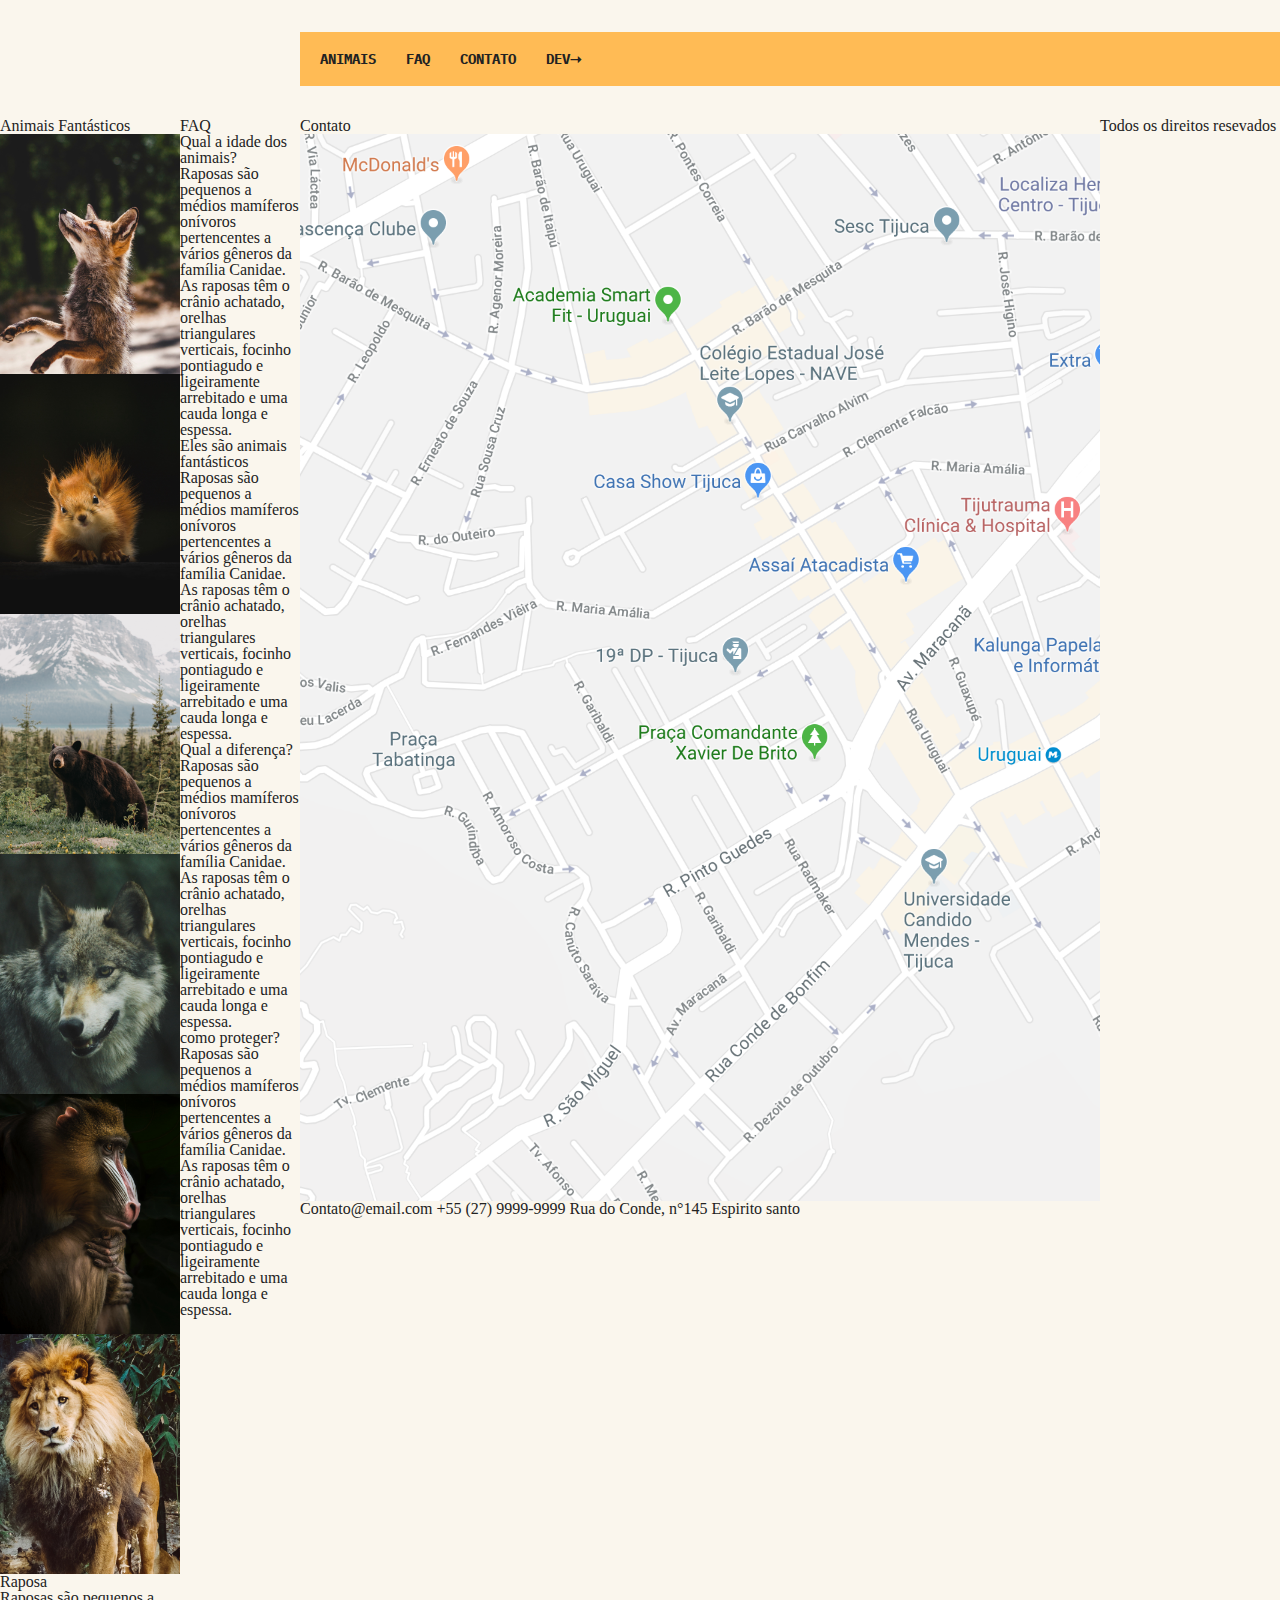
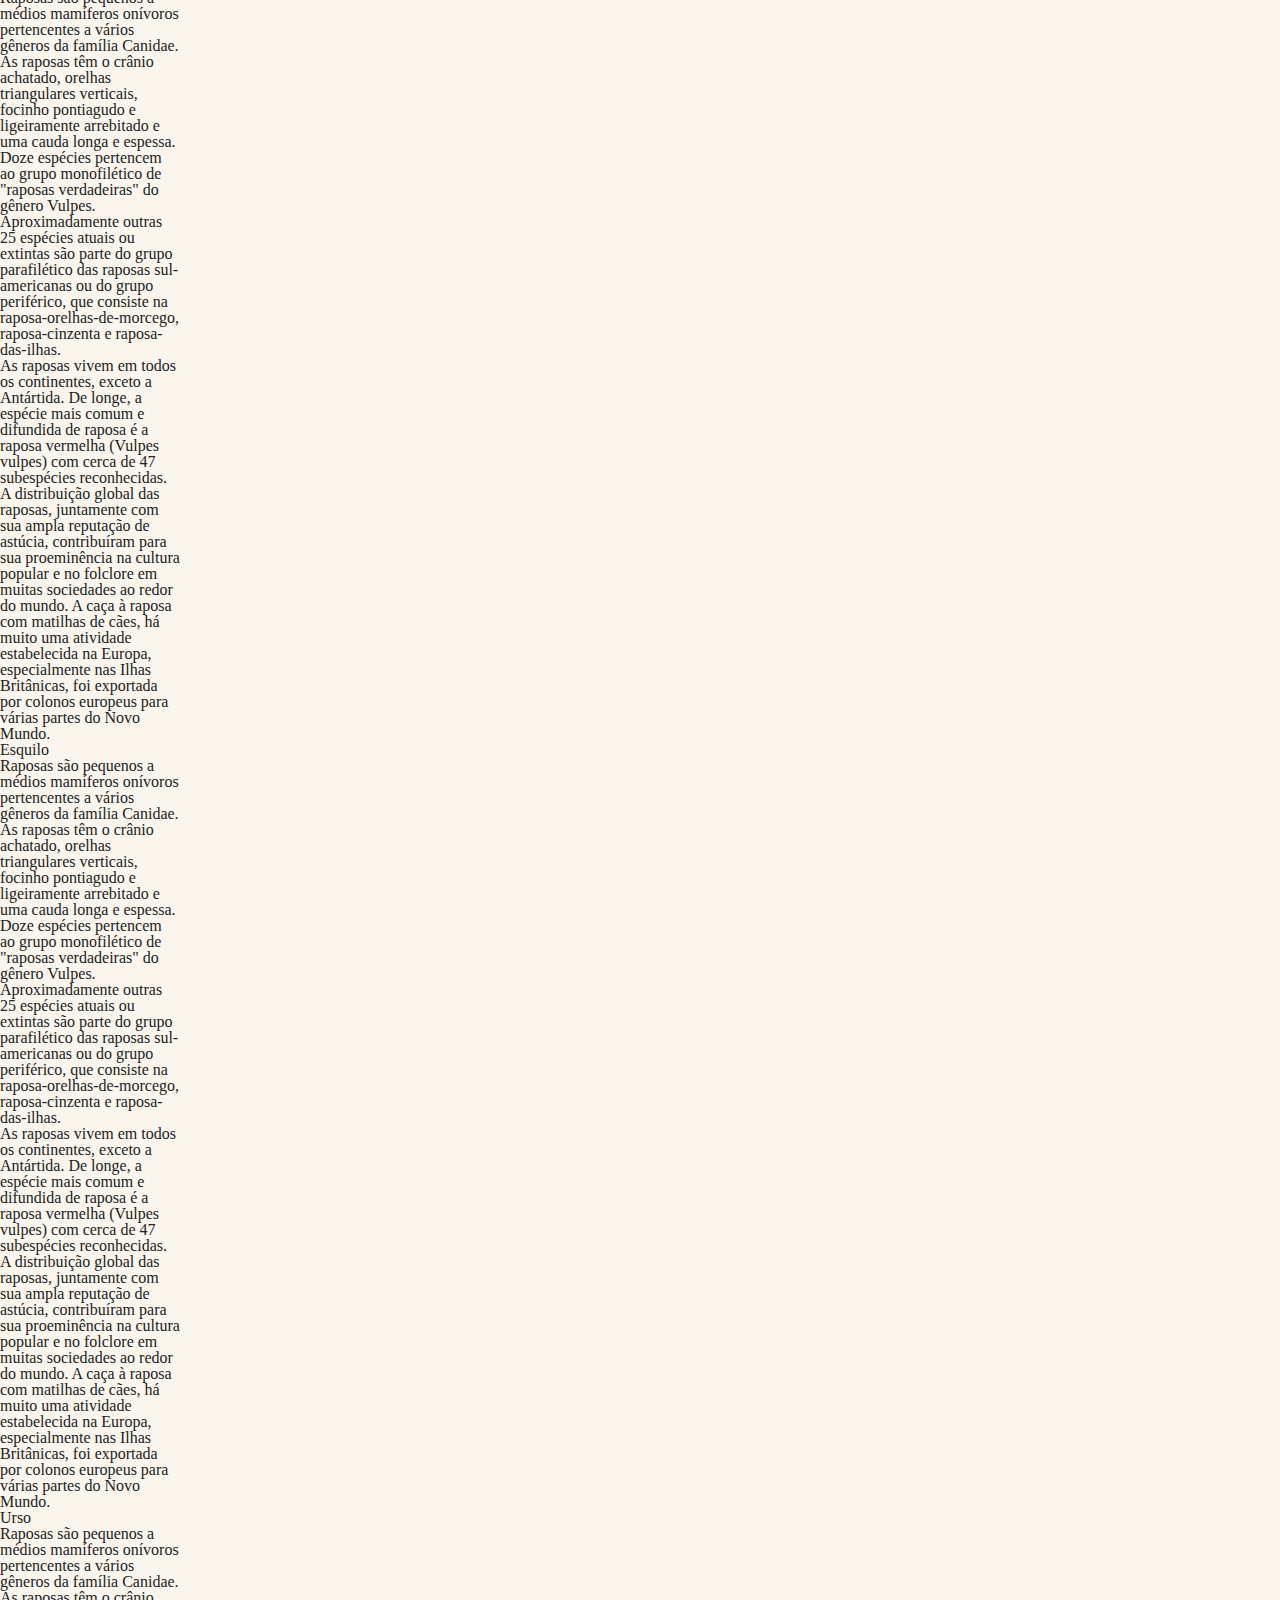
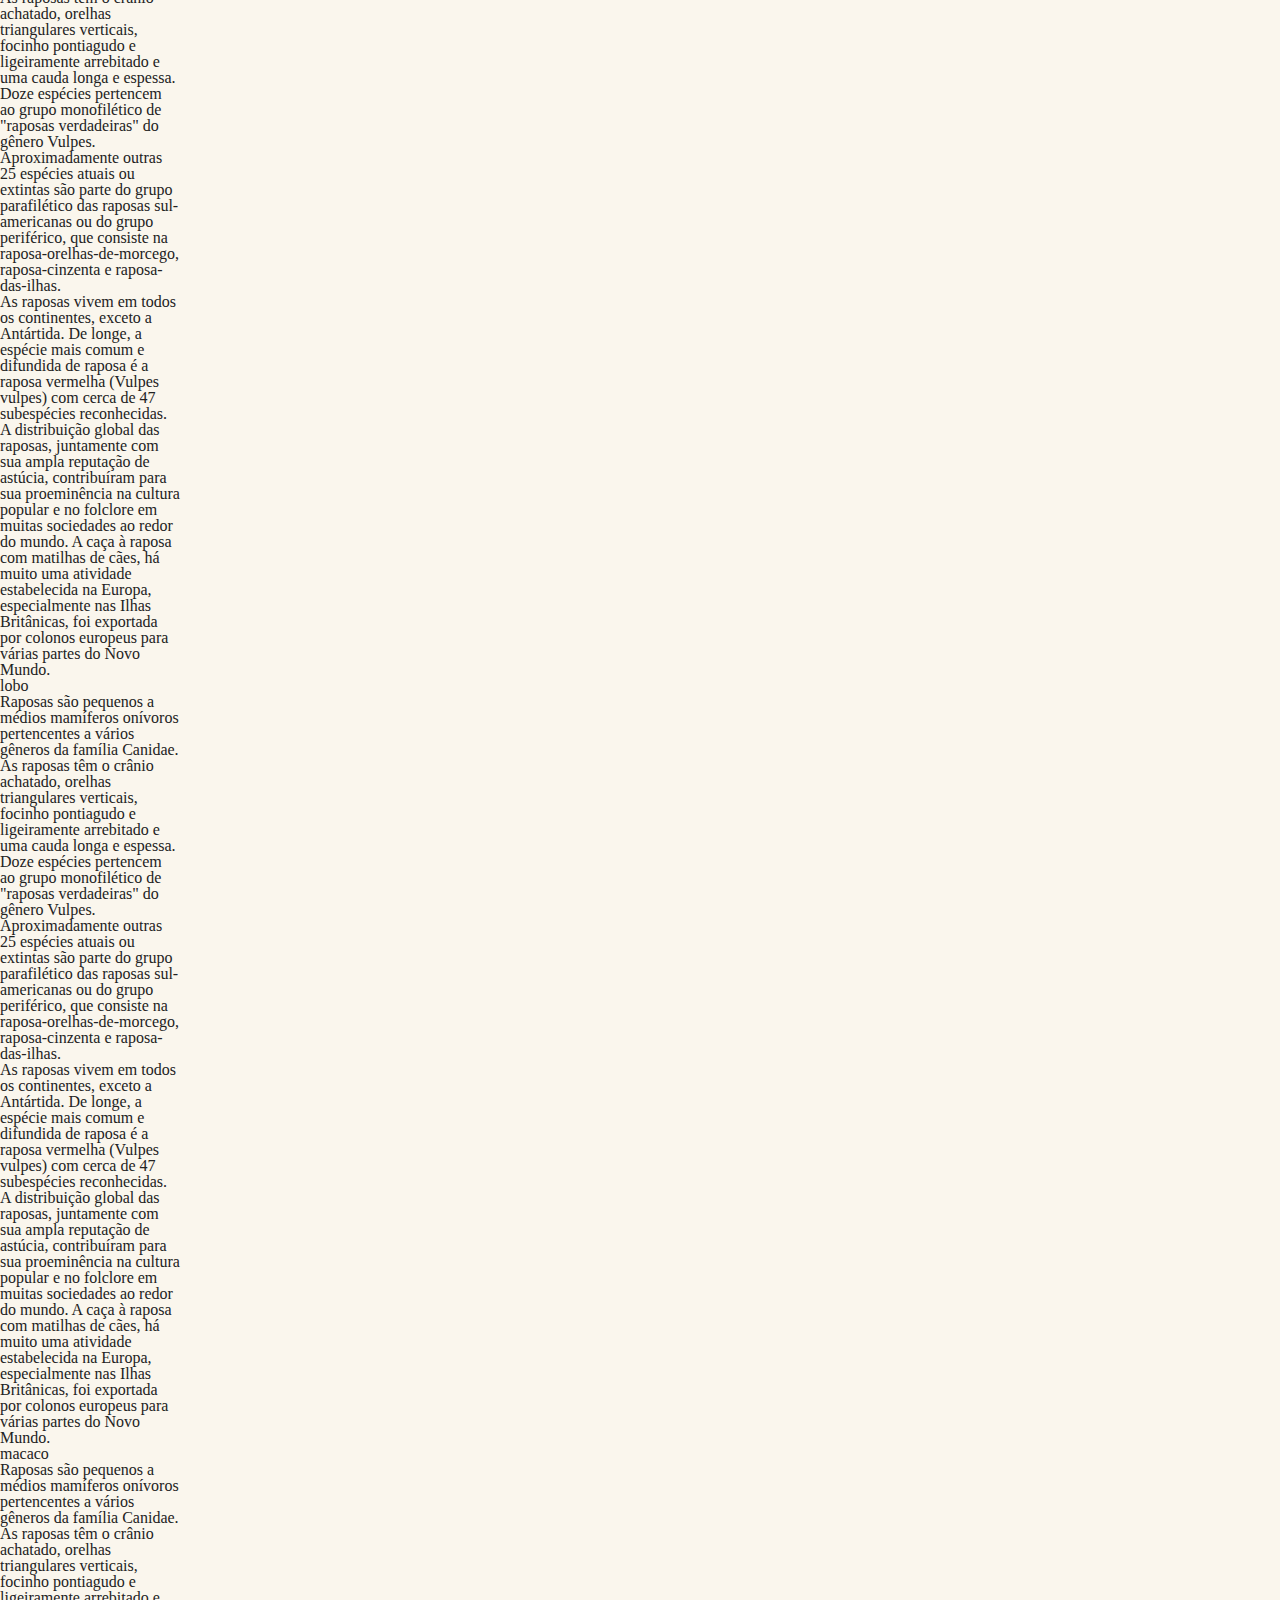
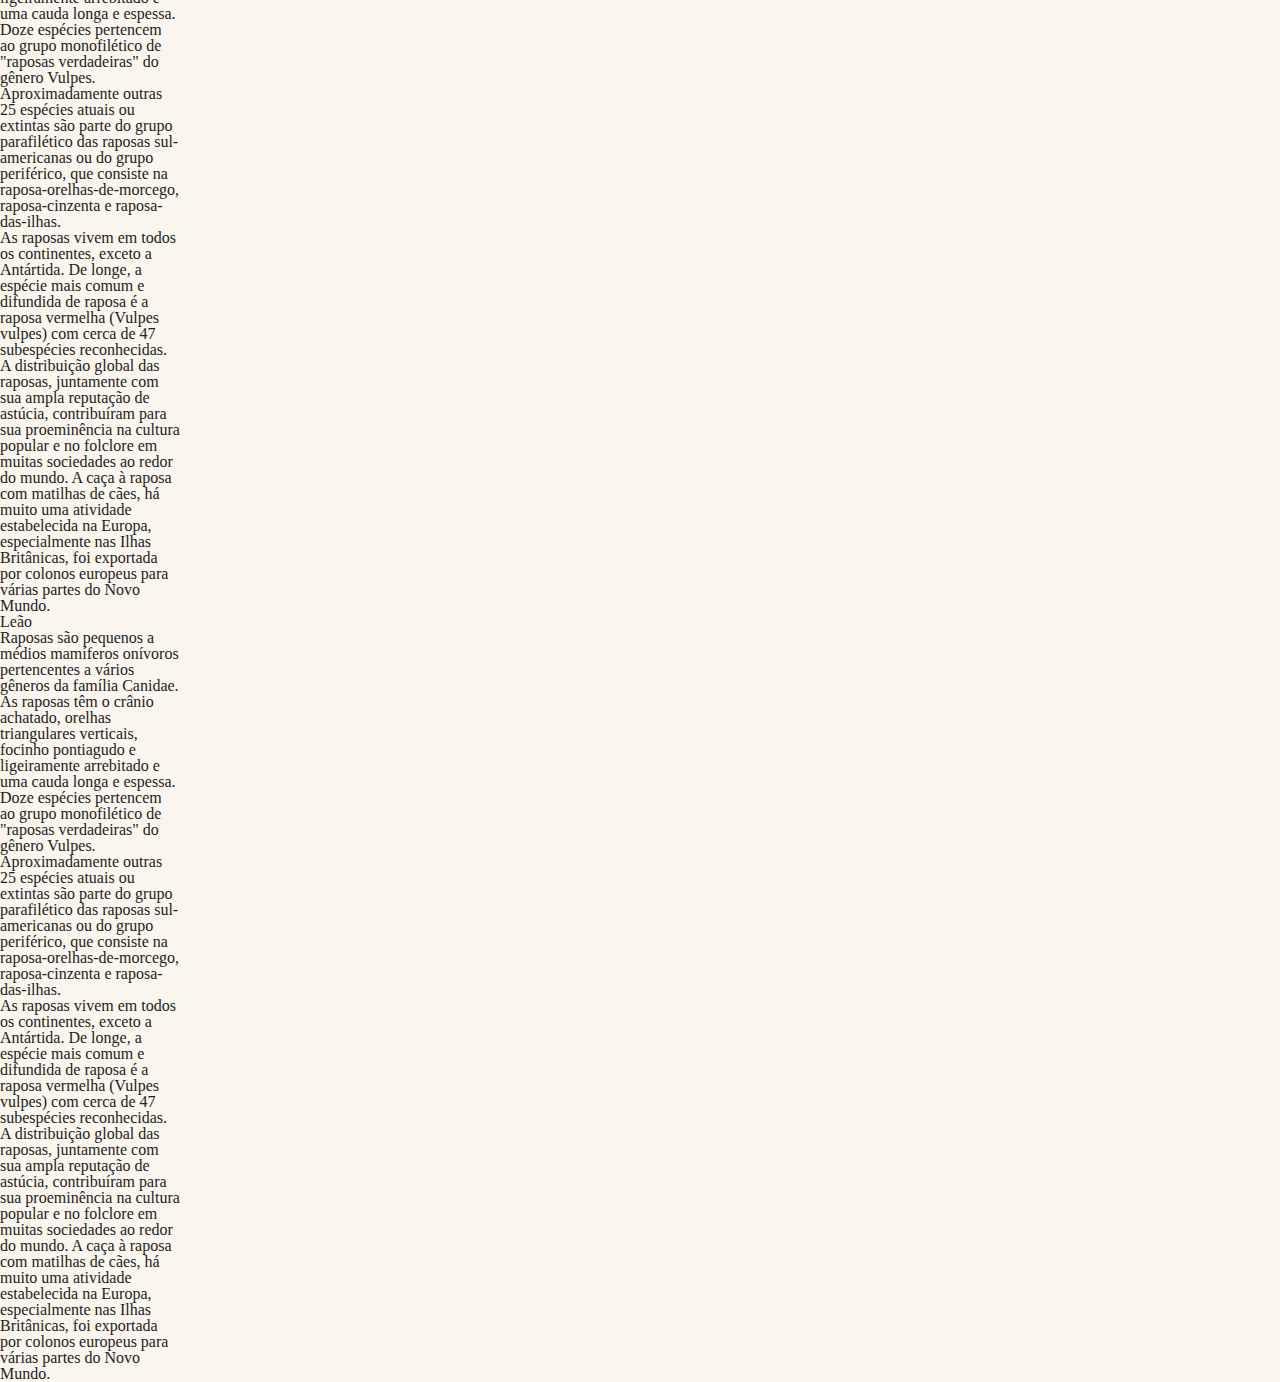
==== commit 67212ca9: "UpDate_Css" ====
--- a/index.htm
+++ b/index.htm
@@ -6,20 +6,21 @@
   <meta http-equiv="X-UA-Compatible" content="IE=edge" />
   <meta name="viewport" content="width=device-width, initial-scale=1.0" />
   <link rel="stylesheet" type="text/css" href="/css/style.css" />
+  <link href="https://fonts.googleapis.com/css2?family=IBM+Plex+Mono:wght@400;700&display=swap" rel="stylesheet">
   <title>Animais Fantásticos</title>
 </head>
 
 <body>
-  <header>
-    <nav class="menu">
-      <ul>
-        <li><a href="#animais">Animais</a></li>
-        <li><a href="#faq">faq</a></li>
-        <li><a href="#contato">contato</a></li>
-        <li><a href="https://www.origamid.com/">Dev ➝</a></li>
-      </ul>
-    </nav>
-  </header>
+
+  <nav class="menu">
+    <ul>
+      <li><a href="#animais">Animais</a></li>
+      <li><a href="#faq">faq</a></li>
+      <li><a href="#contato">contato</a></li>
+      <li><a href="https://www.origamid.com/">dev➝</a></li>
+    </ul>
+  </nav>
+
   <section class="grid-section Animais" id="animais">
     <h1 class="titulo">Animais Fantásticos</h1>
     <ul>
--- a/css/style.css
+++ b/css/style.css
@@ -1,8 +1,49 @@
-*{
-    margin: 0px;
-    padding: 0px;
+/* reset  css */
+html, body, div, span, applet, object, iframe,
+h1, h2, h3, h4, h5, h6, p, blockquote, pre,
+a, abbr, acronym, address, big, cite, code,
+del, dfn, em, img, ins, kbd, q, s, samp,
+small, strike, strong, sub, sup, tt, var,
+b, u, i, center,
+dl, dt, dd, ol, ul, li,
+fieldset, form, label, legend,
+table, caption, tbody, tfoot, thead, tr, th, td,
+article, aside, canvas, details, embed, 
+figure, figcaption, footer, header, hgroup, 
+menu, nav, output, ruby, section, summary,
+time, mark, audio, video {
+    margin: 0;
+    padding: 0;
+    border: 0;
+    font-size: 100%;
+    font: inherit;
+    vertical-align: baseline;
+    text-decoration: none;
+}
+/* HTML5 display-role reset for older browsers */
+article, aside, details, figcaption, figure, 
+footer, header, hgroup, menu, nav, section {
+    display: block;
+}
+body {
+    line-height: 1;
+}
+ol, ul {
     list-style: none;
 }
+blockquote, q {
+    quotes: none;
+}
+blockquote:before, blockquote:after,
+q:before, q:after {
+    content: '';
+    content: none;
+}
+table {
+    border-collapse: collapse;
+    border-spacing: 0;
+}
+
 img{
     display: block;
     max-width: 100%;
@@ -18,4 +59,19 @@
     grid-column:3 / 5;
     margin: 2rem 0;
     background: #fb5;
+}
+.menu ul{
+    display: flex;
+    flex-wrap: wrap;
+    padding: 10px;
+}
+.menu li a{
+    display: block;
+    padding: 10px;
+    margin-right: 10px;
+    color: #222;
+    font-family:'IBM Plex Mono', monospace;
+    font-weight:bold;
+    text-transform: uppercase;
+    font-size: 0.875rem;
 }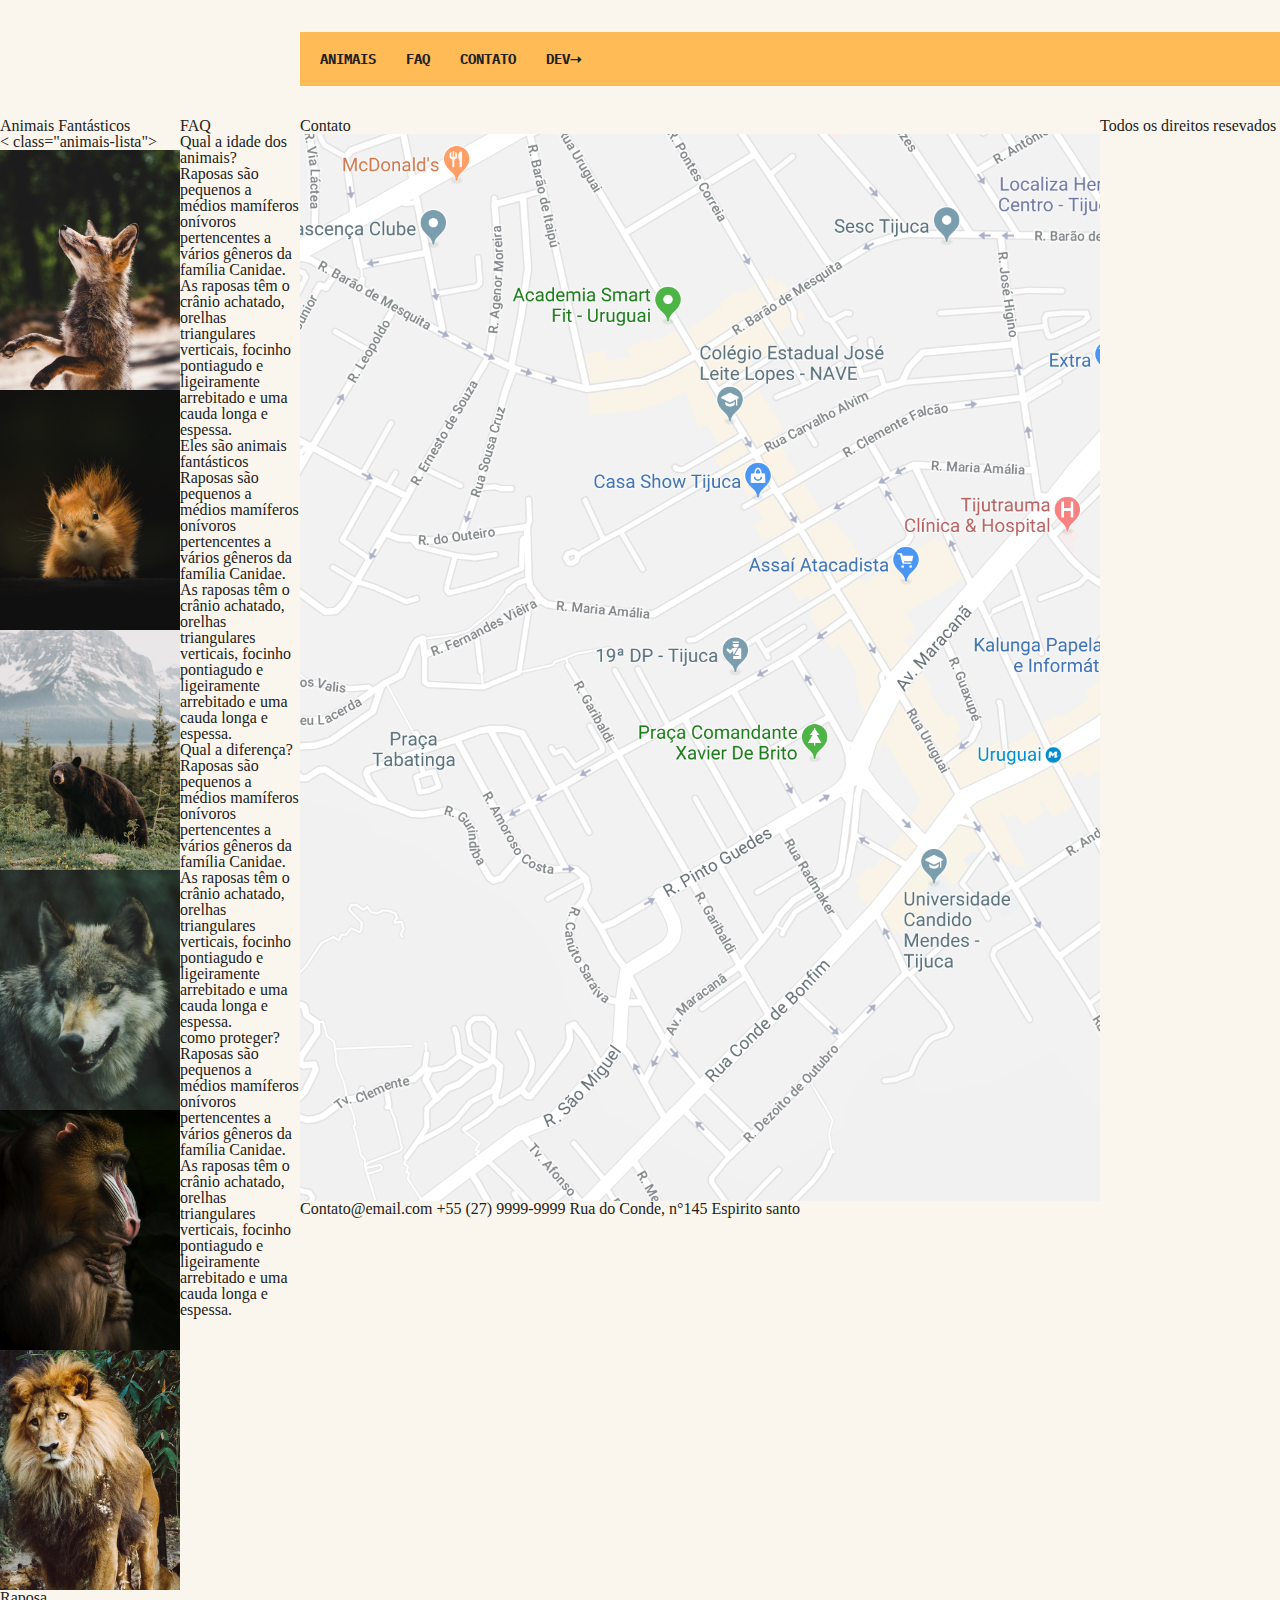
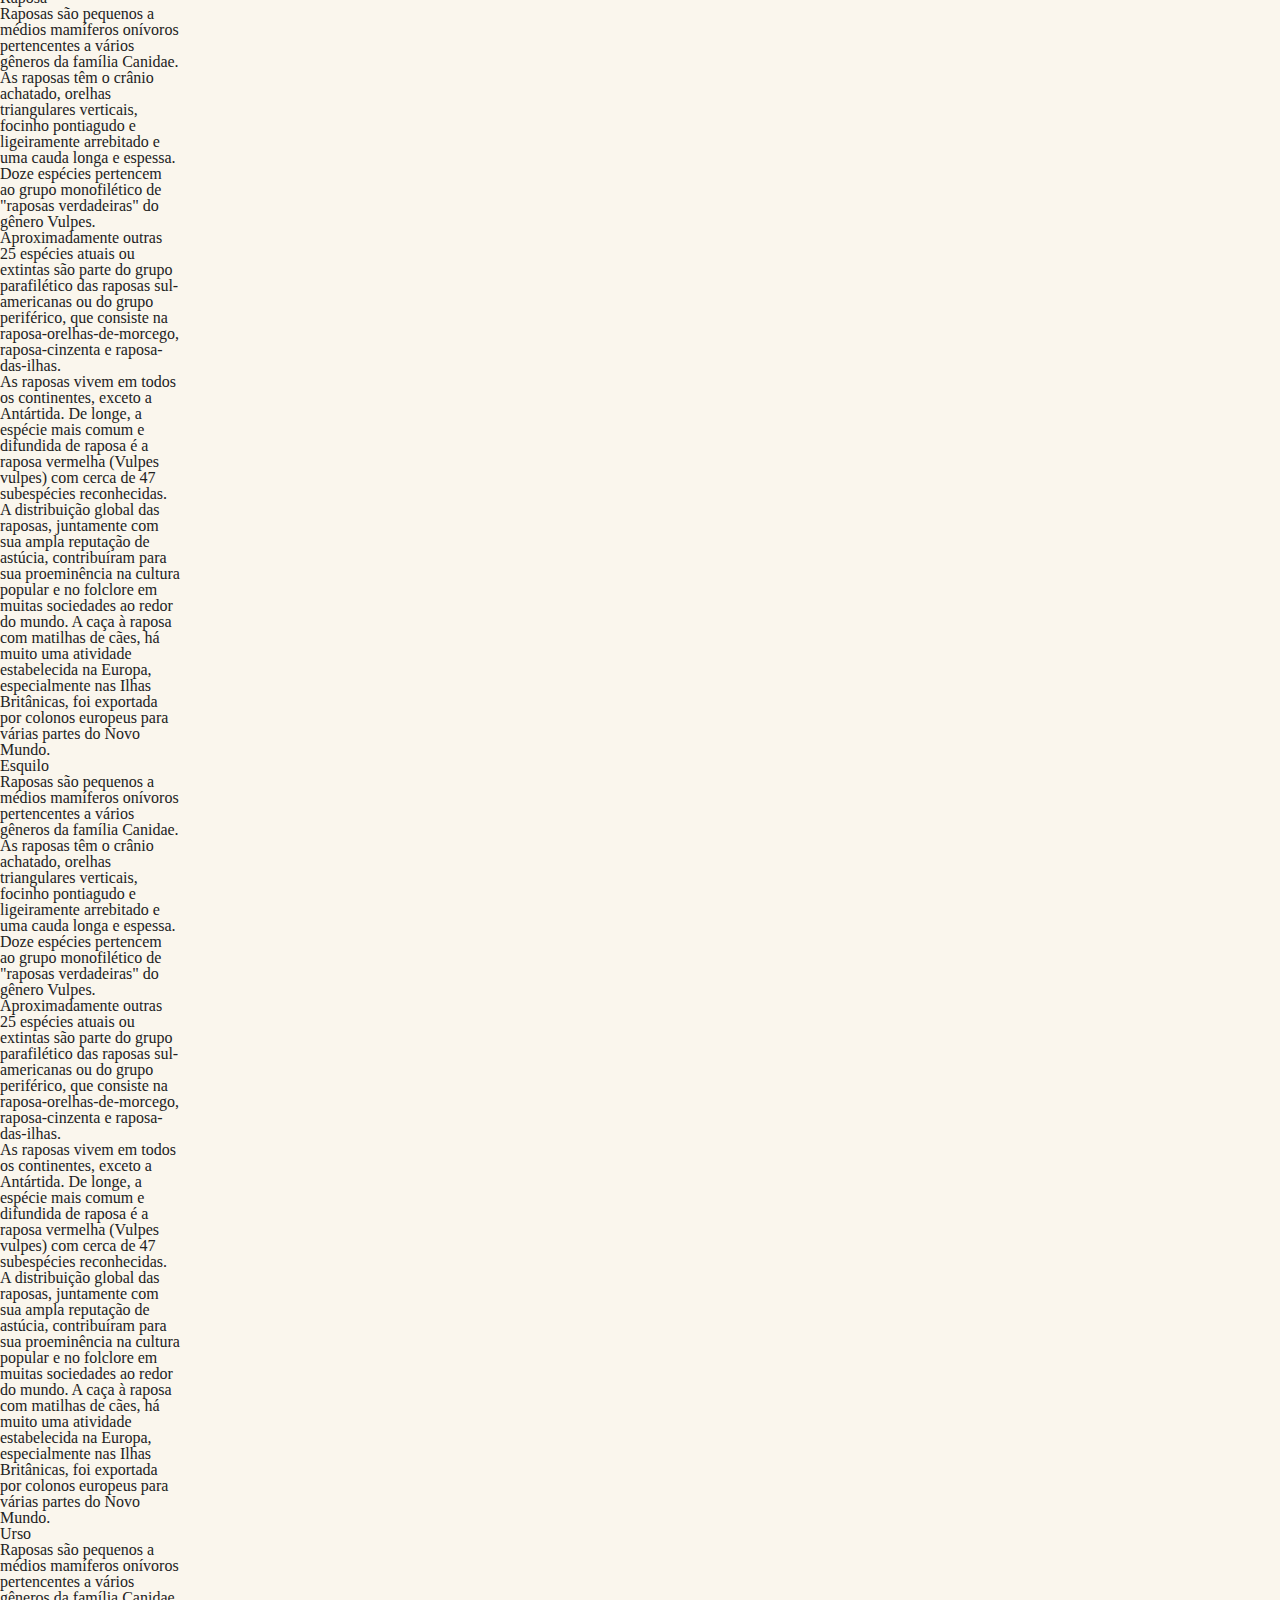
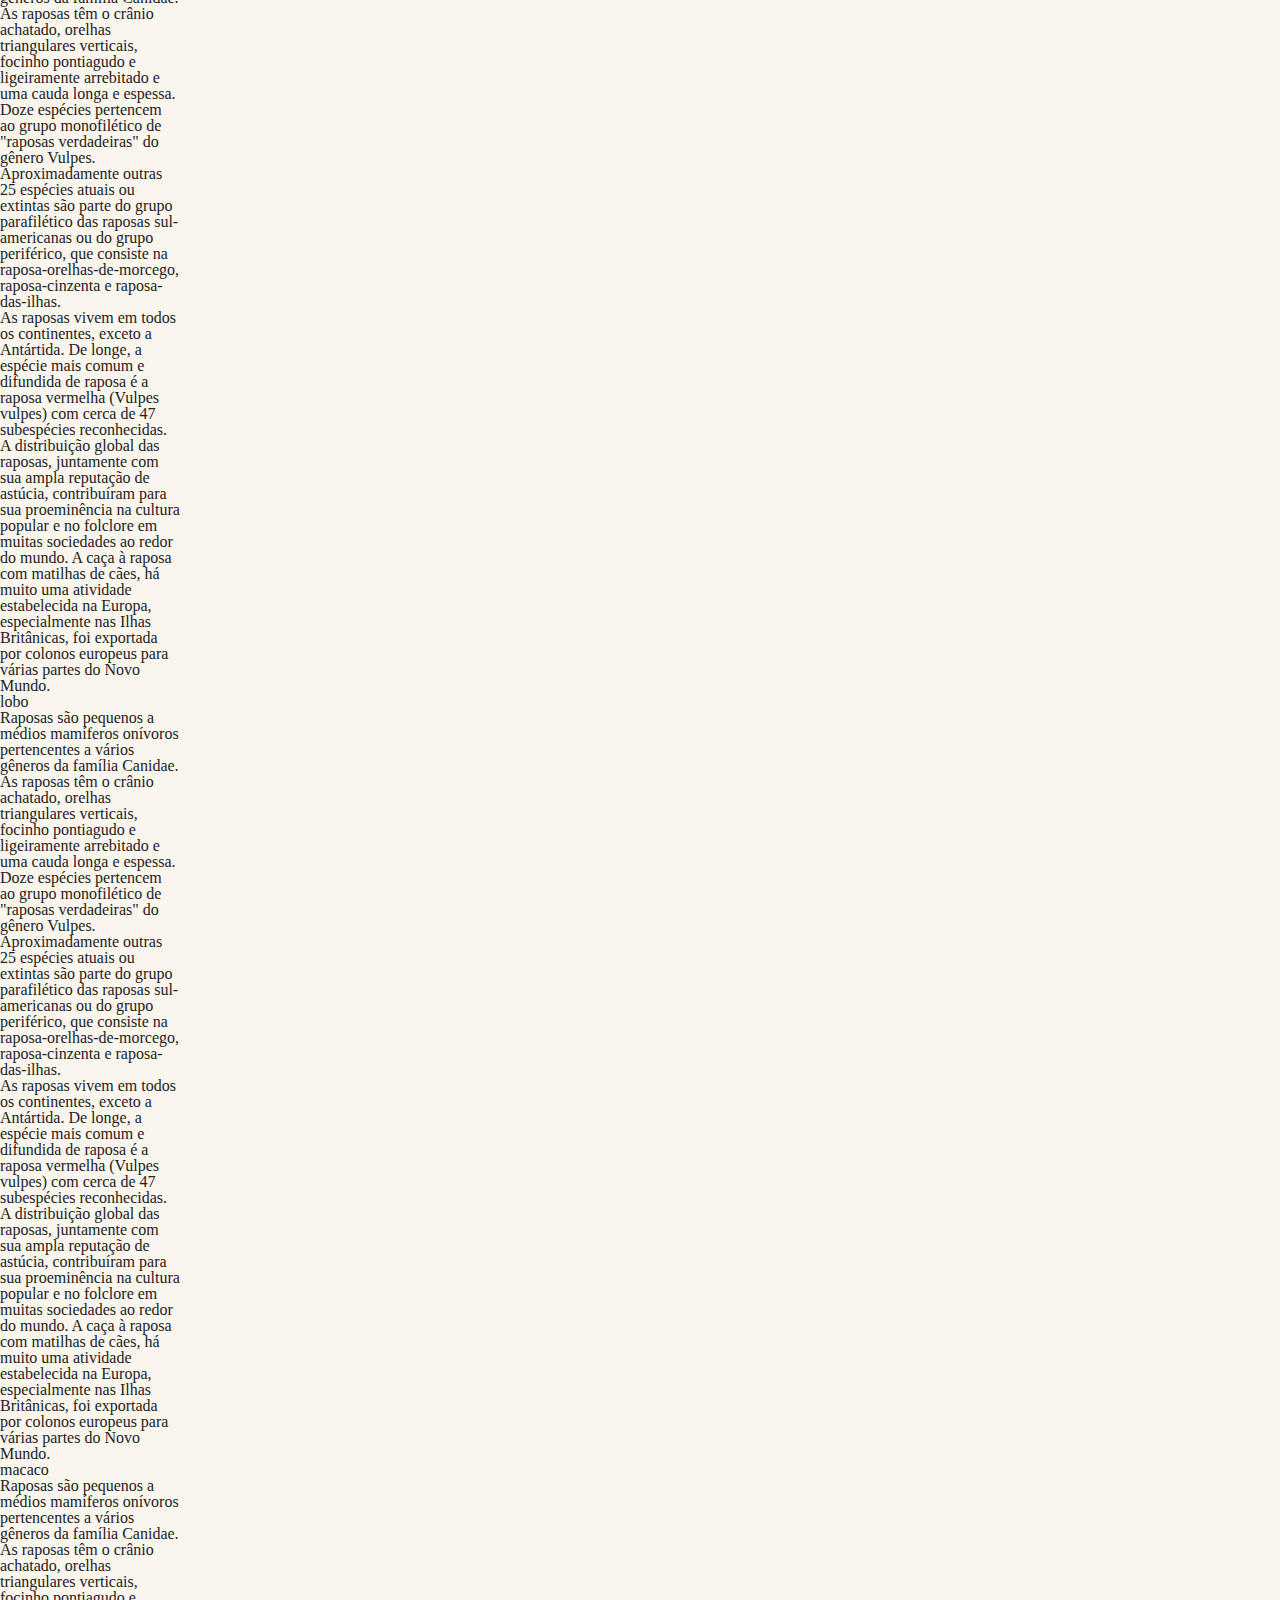
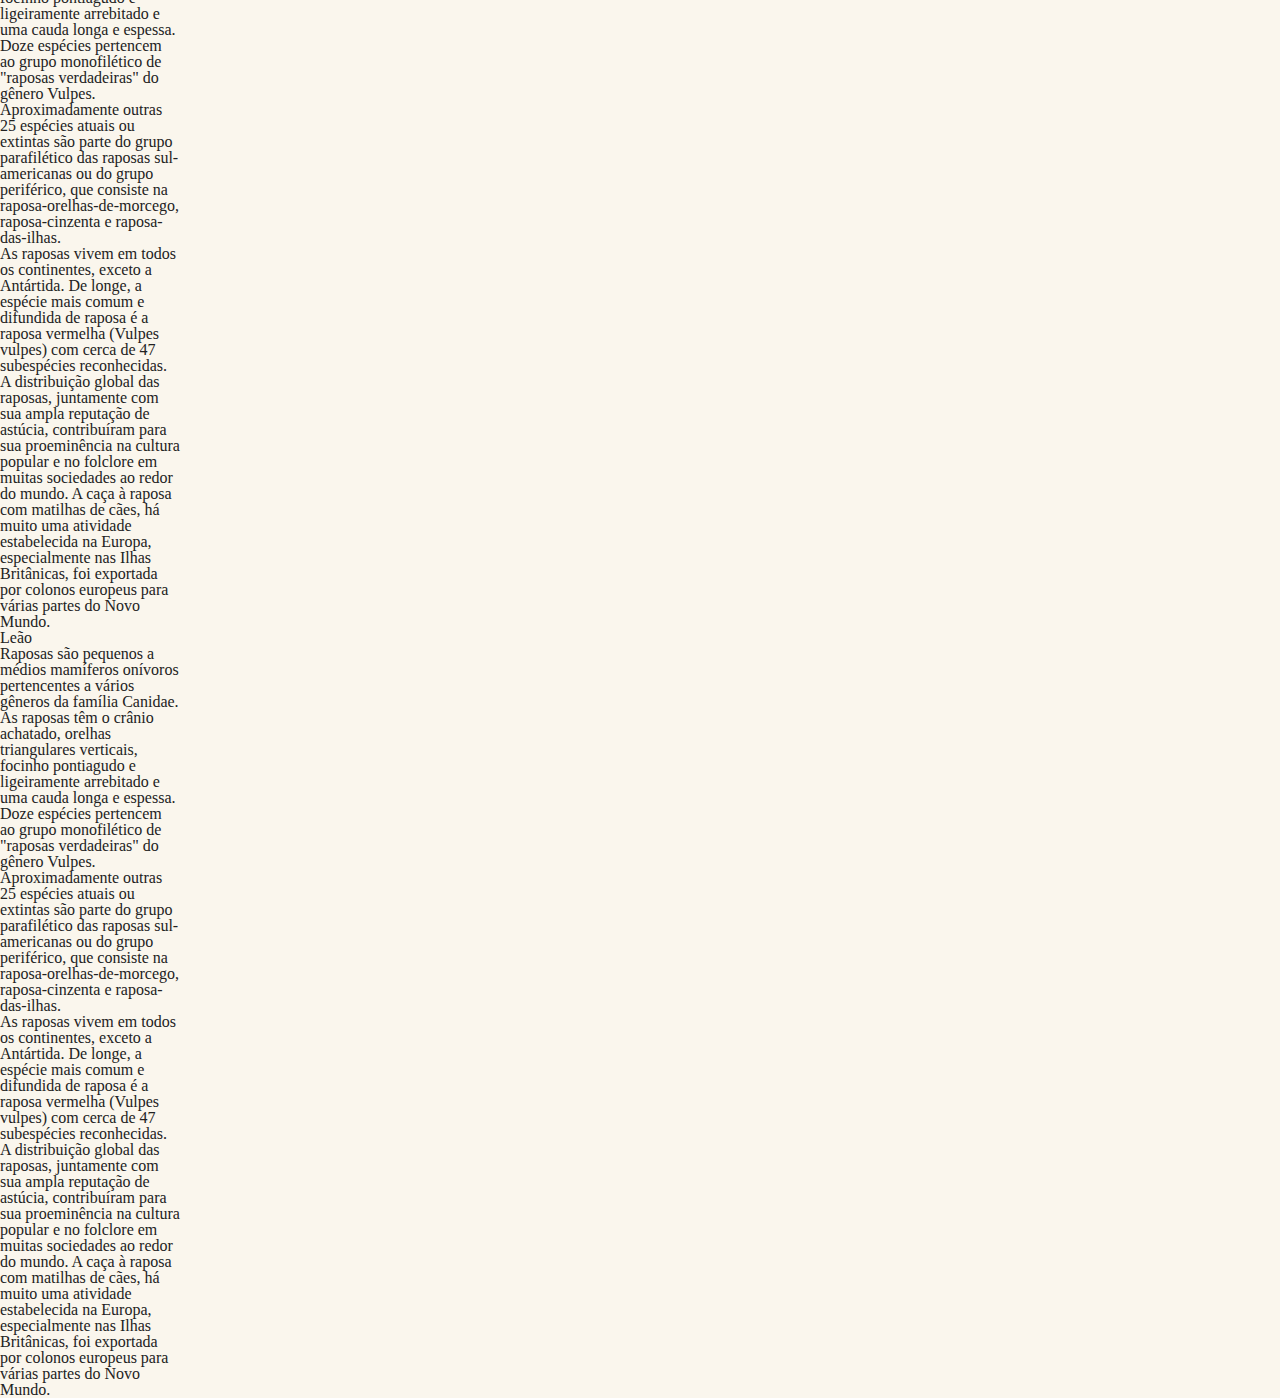
==== commit e08a00cc: "update_css" ====
--- a/index.htm
+++ b/index.htm
@@ -7,11 +7,11 @@
   <meta name="viewport" content="width=device-width, initial-scale=1.0" />
   <link rel="stylesheet" type="text/css" href="/css/style.css" />
   <link href="https://fonts.googleapis.com/css2?family=IBM+Plex+Mono:wght@400;700&display=swap" rel="stylesheet">
+  <link href="https://fonts.googleapis.com/css2?family=Playfair+Display+SC:wght@900&display=swap" rel="stylesheet">
   <title>Animais Fantásticos</title>
 </head>
 
 <body>
-
   <nav class="menu">
     <ul>
       <li><a href="#animais">Animais</a></li>
@@ -20,119 +20,142 @@
       <li><a href="https://www.origamid.com/">dev➝</a></li>
     </ul>
   </nav>
-
-  <section class="grid-section Animais" id="animais">
+  <section class="grid-section animais" id="animais">
     <h1 class="titulo">Animais Fantásticos</h1>
-    <ul>
+    < class="animais-lista">
       <li><img src="/img/imagem1.jpg" alt=""></li>
-    </ul>
-    <ul>
-      <li><img src="img/imagem2.jpg" alt=""></li>
-    </ul>
-    <ul>
-      <li><img src="img/imagem3.jpg" alt=""></li>
-    </ul>
-    <ul>
-      <li><img src="img/imagem4.jpg" alt=""></li>
-    </ul>
-    <ul>
-      <li><img src="img/imagem5.jpg" alt=""></li>
-    </ul>
-    <ul>
-      <li><img src="img/imagem6.jpg" alt=""></li>
-    </ul>
-    <div class="animais-descricao">
-      <section>
-        <h2>Raposa</h2>
-        <p>Raposas são pequenos a médios mamíferos onívoros pertencentes a vários gêneros da família Canidae. As raposas
-          têm o crânio achatado, orelhas triangulares verticais, focinho pontiagudo e ligeiramente arrebitado e uma
-          cauda longa e espessa.</p>
-        <p>Doze espécies pertencem ao grupo monofilético de "raposas verdadeiras" do gênero Vulpes. Aproximadamente
-          outras 25 espécies atuais ou extintas são parte do grupo parafilético das raposas sul-americanas ou do grupo
-          periférico, que consiste na raposa-orelhas-de-morcego, raposa-cinzenta e raposa-das-ilhas.</p>
-        <p>As raposas vivem em todos os continentes, exceto a Antártida. De longe, a espécie mais comum e difundida de
-          raposa é a raposa vermelha (Vulpes vulpes) com cerca de 47 subespécies reconhecidas. A distribuição global das
-          raposas, juntamente com sua ampla reputação de astúcia, contribuíram para sua proeminência na cultura popular
-          e no folclore em muitas sociedades ao redor do mundo. A caça à raposa com matilhas de cães, há muito uma
-          atividade estabelecida na Europa, especialmente nas Ilhas Britânicas, foi exportada por colonos europeus para
-          várias partes do Novo Mundo.</p>
-      </section>
-      <section>
-        <h2>Esquilo</h2>
-        <p>Raposas são pequenos a médios mamíferos onívoros pertencentes a vários gêneros da família Canidae. As raposas
-          têm o crânio achatado, orelhas triangulares verticais, focinho pontiagudo e ligeiramente arrebitado e uma
-          cauda longa e espessa.</p>
-        <p>Doze espécies pertencem ao grupo monofilético de "raposas verdadeiras" do gênero Vulpes. Aproximadamente
-          outras 25 espécies atuais ou extintas são parte do grupo parafilético das raposas sul-americanas ou do grupo
-          periférico, que consiste na raposa-orelhas-de-morcego, raposa-cinzenta e raposa-das-ilhas.</p>
-        <p>As raposas vivem em todos os continentes, exceto a Antártida. De longe, a espécie mais comum e difundida de
-          raposa é a raposa vermelha (Vulpes vulpes) com cerca de 47 subespécies reconhecidas. A distribuição global das
-          raposas, juntamente com sua ampla reputação de astúcia, contribuíram para sua proeminência na cultura popular
-          e no folclore em muitas sociedades ao redor do mundo. A caça à raposa com matilhas de cães, há muito uma
-          atividade estabelecida na Europa, especialmente nas Ilhas Britânicas, foi exportada por colonos europeus para
-          várias partes do Novo Mundo.</p>
-      </section>
-      <section>
-        <h2>Urso</h2>
-        <p>Raposas são pequenos a médios mamíferos onívoros pertencentes a vários gêneros da família Canidae. As raposas
-          têm o crânio achatado, orelhas triangulares verticais, focinho pontiagudo e ligeiramente arrebitado e uma
-          cauda longa e espessa.</p>
-        <p>Doze espécies pertencem ao grupo monofilético de "raposas verdadeiras" do gênero Vulpes. Aproximadamente
-          outras 25 espécies atuais ou extintas são parte do grupo parafilético das raposas sul-americanas ou do grupo
-          periférico, que consiste na raposa-orelhas-de-morcego, raposa-cinzenta e raposa-das-ilhas.</p>
-        <p>As raposas vivem em todos os continentes, exceto a Antártida. De longe, a espécie mais comum e difundida de
-          raposa é a raposa vermelha (Vulpes vulpes) com cerca de 47 subespécies reconhecidas. A distribuição global das
-          raposas, juntamente com sua ampla reputação de astúcia, contribuíram para sua proeminência na cultura popular
-          e no folclore em muitas sociedades ao redor do mundo. A caça à raposa com matilhas de cães, há muito uma
-          atividade estabelecida na Europa, especialmente nas Ilhas Britânicas, foi exportada por colonos europeus para
-          várias partes do Novo Mundo.</p>
-      </section>
-      <section>
-        <h2>lobo</h2>
-        <p>Raposas são pequenos a médios mamíferos onívoros pertencentes a vários gêneros da família Canidae. As raposas
-          têm o crânio achatado, orelhas triangulares verticais, focinho pontiagudo e ligeiramente arrebitado e uma
-          cauda longa e espessa.</p>
-        <p>Doze espécies pertencem ao grupo monofilético de "raposas verdadeiras" do gênero Vulpes. Aproximadamente
-          outras 25 espécies atuais ou extintas são parte do grupo parafilético das raposas sul-americanas ou do grupo
-          periférico, que consiste na raposa-orelhas-de-morcego, raposa-cinzenta e raposa-das-ilhas.</p>
-        <p>As raposas vivem em todos os continentes, exceto a Antártida. De longe, a espécie mais comum e difundida de
-          raposa é a raposa vermelha (Vulpes vulpes) com cerca de 47 subespécies reconhecidas. A distribuição global das
-          raposas, juntamente com sua ampla reputação de astúcia, contribuíram para sua proeminência na cultura popular
-          e no folclore em muitas sociedades ao redor do mundo. A caça à raposa com matilhas de cães, há muito uma
-          atividade estabelecida na Europa, especialmente nas Ilhas Britânicas, foi exportada por colonos europeus para
-          várias partes do Novo Mundo.</p>
-      </section>
-      <section>
-        <h2>macaco</h2>
-        <p>Raposas são pequenos a médios mamíferos onívoros pertencentes a vários gêneros da família Canidae. As raposas
-          têm o crânio achatado, orelhas triangulares verticais, focinho pontiagudo e ligeiramente arrebitado e uma
-          cauda longa e espessa.</p>
-        <p>Doze espécies pertencem ao grupo monofilético de "raposas verdadeiras" do gênero Vulpes. Aproximadamente
-          outras 25 espécies atuais ou extintas são parte do grupo parafilético das raposas sul-americanas ou do grupo
-          periférico, que consiste na raposa-orelhas-de-morcego, raposa-cinzenta e raposa-das-ilhas.</p>
-        <p>As raposas vivem em todos os continentes, exceto a Antártida. De longe, a espécie mais comum e difundida de
-          raposa é a raposa vermelha (Vulpes vulpes) com cerca de 47 subespécies reconhecidas. A distribuição global das
-          raposas, juntamente com sua ampla reputação de astúcia, contribuíram para sua proeminência na cultura popular
-          e no folclore em muitas sociedades ao redor do mundo. A caça à raposa com matilhas de cães, há muito uma
-          atividade estabelecida na Europa, especialmente nas Ilhas Britânicas, foi exportada por colonos europeus para
-          várias partes do Novo Mundo.</p>
-      </section>
-      <section>
-        <h2>Leão</h2>
-        <p>Raposas são pequenos a médios mamíferos onívoros pertencentes a vários gêneros da família Canidae. As raposas
-          têm o crânio achatado, orelhas triangulares verticais, focinho pontiagudo e ligeiramente arrebitado e uma
-          cauda longa e espessa.</p>
-        <p>Doze espécies pertencem ao grupo monofilético de "raposas verdadeiras" do gênero Vulpes. Aproximadamente
-          outras 25 espécies atuais ou extintas são parte do grupo parafilético das raposas sul-americanas ou do grupo
-          periférico, que consiste na raposa-orelhas-de-morcego, raposa-cinzenta e raposa-das-ilhas.</p>
-        <p>As raposas vivem em todos os continentes, exceto a Antártida. De longe, a espécie mais comum e difundida de
-          raposa é a raposa vermelha (Vulpes vulpes) com cerca de 47 subespécies reconhecidas. A distribuição global das
-          raposas, juntamente com sua ampla reputação de astúcia, contribuíram para sua proeminência na cultura popular
-          e no folclore em muitas sociedades ao redor do mundo. A caça à raposa com matilhas de cães, há muito uma
-          atividade estabelecida na Europa, especialmente nas Ilhas Britânicas, foi exportada por colonos europeus para
-          várias partes do Novo Mundo.</p>
-      </section>
-    </div>
+
+      <ul>
+        <li><img src="img/imagem2.jpg" alt=""></li>
+      </ul>
+      <ul>
+        <li><img src="img/imagem3.jpg" alt=""></li>
+      </ul>
+      <ul>
+        <li><img src="img/imagem4.jpg" alt=""></li>
+      </ul>
+      <ul>
+        <li><img src="img/imagem5.jpg" alt=""></li>
+      </ul>
+      <ul>
+        <li><img src="img/imagem6.jpg" alt=""></li>
+      </ul>
+      <div class="animais-descricao">
+        <section>
+          <h2>Raposa</h2>
+          <p>Raposas são pequenos a médios mamíferos onívoros pertencentes a vários gêneros da família Canidae. As
+            raposas
+            têm o crânio achatado, orelhas triangulares verticais, focinho pontiagudo e ligeiramente arrebitado e uma
+            cauda longa e espessa.</p>
+          <p>Doze espécies pertencem ao grupo monofilético de "raposas verdadeiras" do gênero Vulpes. Aproximadamente
+            outras 25 espécies atuais ou extintas são parte do grupo parafilético das raposas sul-americanas ou do grupo
+            periférico, que consiste na raposa-orelhas-de-morcego, raposa-cinzenta e raposa-das-ilhas.</p>
+          <p>As raposas vivem em todos os continentes, exceto a Antártida. De longe, a espécie mais comum e difundida de
+            raposa é a raposa vermelha (Vulpes vulpes) com cerca de 47 subespécies reconhecidas. A distribuição global
+            das
+            raposas, juntamente com sua ampla reputação de astúcia, contribuíram para sua proeminência na cultura
+            popular
+            e no folclore em muitas sociedades ao redor do mundo. A caça à raposa com matilhas de cães, há muito uma
+            atividade estabelecida na Europa, especialmente nas Ilhas Britânicas, foi exportada por colonos europeus
+            para
+            várias partes do Novo Mundo.</p>
+        </section>
+        <section>
+          <h2>Esquilo</h2>
+          <p>Raposas são pequenos a médios mamíferos onívoros pertencentes a vários gêneros da família Canidae. As
+            raposas
+            têm o crânio achatado, orelhas triangulares verticais, focinho pontiagudo e ligeiramente arrebitado e uma
+            cauda longa e espessa.</p>
+          <p>Doze espécies pertencem ao grupo monofilético de "raposas verdadeiras" do gênero Vulpes. Aproximadamente
+            outras 25 espécies atuais ou extintas são parte do grupo parafilético das raposas sul-americanas ou do grupo
+            periférico, que consiste na raposa-orelhas-de-morcego, raposa-cinzenta e raposa-das-ilhas.</p>
+          <p>As raposas vivem em todos os continentes, exceto a Antártida. De longe, a espécie mais comum e difundida de
+            raposa é a raposa vermelha (Vulpes vulpes) com cerca de 47 subespécies reconhecidas. A distribuição global
+            das
+            raposas, juntamente com sua ampla reputação de astúcia, contribuíram para sua proeminência na cultura
+            popular
+            e no folclore em muitas sociedades ao redor do mundo. A caça à raposa com matilhas de cães, há muito uma
+            atividade estabelecida na Europa, especialmente nas Ilhas Britânicas, foi exportada por colonos europeus
+            para
+            várias partes do Novo Mundo.</p>
+        </section>
+        <section>
+          <h2>Urso</h2>
+          <p>Raposas são pequenos a médios mamíferos onívoros pertencentes a vários gêneros da família Canidae. As
+            raposas
+            têm o crânio achatado, orelhas triangulares verticais, focinho pontiagudo e ligeiramente arrebitado e uma
+            cauda longa e espessa.</p>
+          <p>Doze espécies pertencem ao grupo monofilético de "raposas verdadeiras" do gênero Vulpes. Aproximadamente
+            outras 25 espécies atuais ou extintas são parte do grupo parafilético das raposas sul-americanas ou do grupo
+            periférico, que consiste na raposa-orelhas-de-morcego, raposa-cinzenta e raposa-das-ilhas.</p>
+          <p>As raposas vivem em todos os continentes, exceto a Antártida. De longe, a espécie mais comum e difundida de
+            raposa é a raposa vermelha (Vulpes vulpes) com cerca de 47 subespécies reconhecidas. A distribuição global
+            das
+            raposas, juntamente com sua ampla reputação de astúcia, contribuíram para sua proeminência na cultura
+            popular
+            e no folclore em muitas sociedades ao redor do mundo. A caça à raposa com matilhas de cães, há muito uma
+            atividade estabelecida na Europa, especialmente nas Ilhas Britânicas, foi exportada por colonos europeus
+            para
+            várias partes do Novo Mundo.</p>
+        </section>
+        <section>
+          <h2>lobo</h2>
+          <p>Raposas são pequenos a médios mamíferos onívoros pertencentes a vários gêneros da família Canidae. As
+            raposas
+            têm o crânio achatado, orelhas triangulares verticais, focinho pontiagudo e ligeiramente arrebitado e uma
+            cauda longa e espessa.</p>
+          <p>Doze espécies pertencem ao grupo monofilético de "raposas verdadeiras" do gênero Vulpes. Aproximadamente
+            outras 25 espécies atuais ou extintas são parte do grupo parafilético das raposas sul-americanas ou do grupo
+            periférico, que consiste na raposa-orelhas-de-morcego, raposa-cinzenta e raposa-das-ilhas.</p>
+          <p>As raposas vivem em todos os continentes, exceto a Antártida. De longe, a espécie mais comum e difundida de
+            raposa é a raposa vermelha (Vulpes vulpes) com cerca de 47 subespécies reconhecidas. A distribuição global
+            das
+            raposas, juntamente com sua ampla reputação de astúcia, contribuíram para sua proeminência na cultura
+            popular
+            e no folclore em muitas sociedades ao redor do mundo. A caça à raposa com matilhas de cães, há muito uma
+            atividade estabelecida na Europa, especialmente nas Ilhas Britânicas, foi exportada por colonos europeus
+            para
+            várias partes do Novo Mundo.</p>
+        </section>
+        <section>
+          <h2>macaco</h2>
+          <p>Raposas são pequenos a médios mamíferos onívoros pertencentes a vários gêneros da família Canidae. As
+            raposas
+            têm o crânio achatado, orelhas triangulares verticais, focinho pontiagudo e ligeiramente arrebitado e uma
+            cauda longa e espessa.</p>
+          <p>Doze espécies pertencem ao grupo monofilético de "raposas verdadeiras" do gênero Vulpes. Aproximadamente
+            outras 25 espécies atuais ou extintas são parte do grupo parafilético das raposas sul-americanas ou do grupo
+            periférico, que consiste na raposa-orelhas-de-morcego, raposa-cinzenta e raposa-das-ilhas.</p>
+          <p>As raposas vivem em todos os continentes, exceto a Antártida. De longe, a espécie mais comum e difundida de
+            raposa é a raposa vermelha (Vulpes vulpes) com cerca de 47 subespécies reconhecidas. A distribuição global
+            das
+            raposas, juntamente com sua ampla reputação de astúcia, contribuíram para sua proeminência na cultura
+            popular
+            e no folclore em muitas sociedades ao redor do mundo. A caça à raposa com matilhas de cães, há muito uma
+            atividade estabelecida na Europa, especialmente nas Ilhas Britânicas, foi exportada por colonos europeus
+            para
+            várias partes do Novo Mundo.</p>
+        </section>
+        <section>
+          <h2>Leão</h2>
+          <p>Raposas são pequenos a médios mamíferos onívoros pertencentes a vários gêneros da família Canidae. As
+            raposas
+            têm o crânio achatado, orelhas triangulares verticais, focinho pontiagudo e ligeiramente arrebitado e uma
+            cauda longa e espessa.</p>
+          <p>Doze espécies pertencem ao grupo monofilético de "raposas verdadeiras" do gênero Vulpes. Aproximadamente
+            outras 25 espécies atuais ou extintas são parte do grupo parafilético das raposas sul-americanas ou do grupo
+            periférico, que consiste na raposa-orelhas-de-morcego, raposa-cinzenta e raposa-das-ilhas.</p>
+          <p>As raposas vivem em todos os continentes, exceto a Antártida. De longe, a espécie mais comum e difundida de
+            raposa é a raposa vermelha (Vulpes vulpes) com cerca de 47 subespécies reconhecidas. A distribuição global
+            das
+            raposas, juntamente com sua ampla reputação de astúcia, contribuíram para sua proeminência na cultura
+            popular
+            e no folclore em muitas sociedades ao redor do mundo. A caça à raposa com matilhas de cães, há muito uma
+            atividade estabelecida na Europa, especialmente nas Ilhas Britânicas, foi exportada por colonos europeus
+            para
+            várias partes do Novo Mundo.</p>
+        </section>
+      </div>
   </section>
 
   <section class="grid-section faq" id="faq">
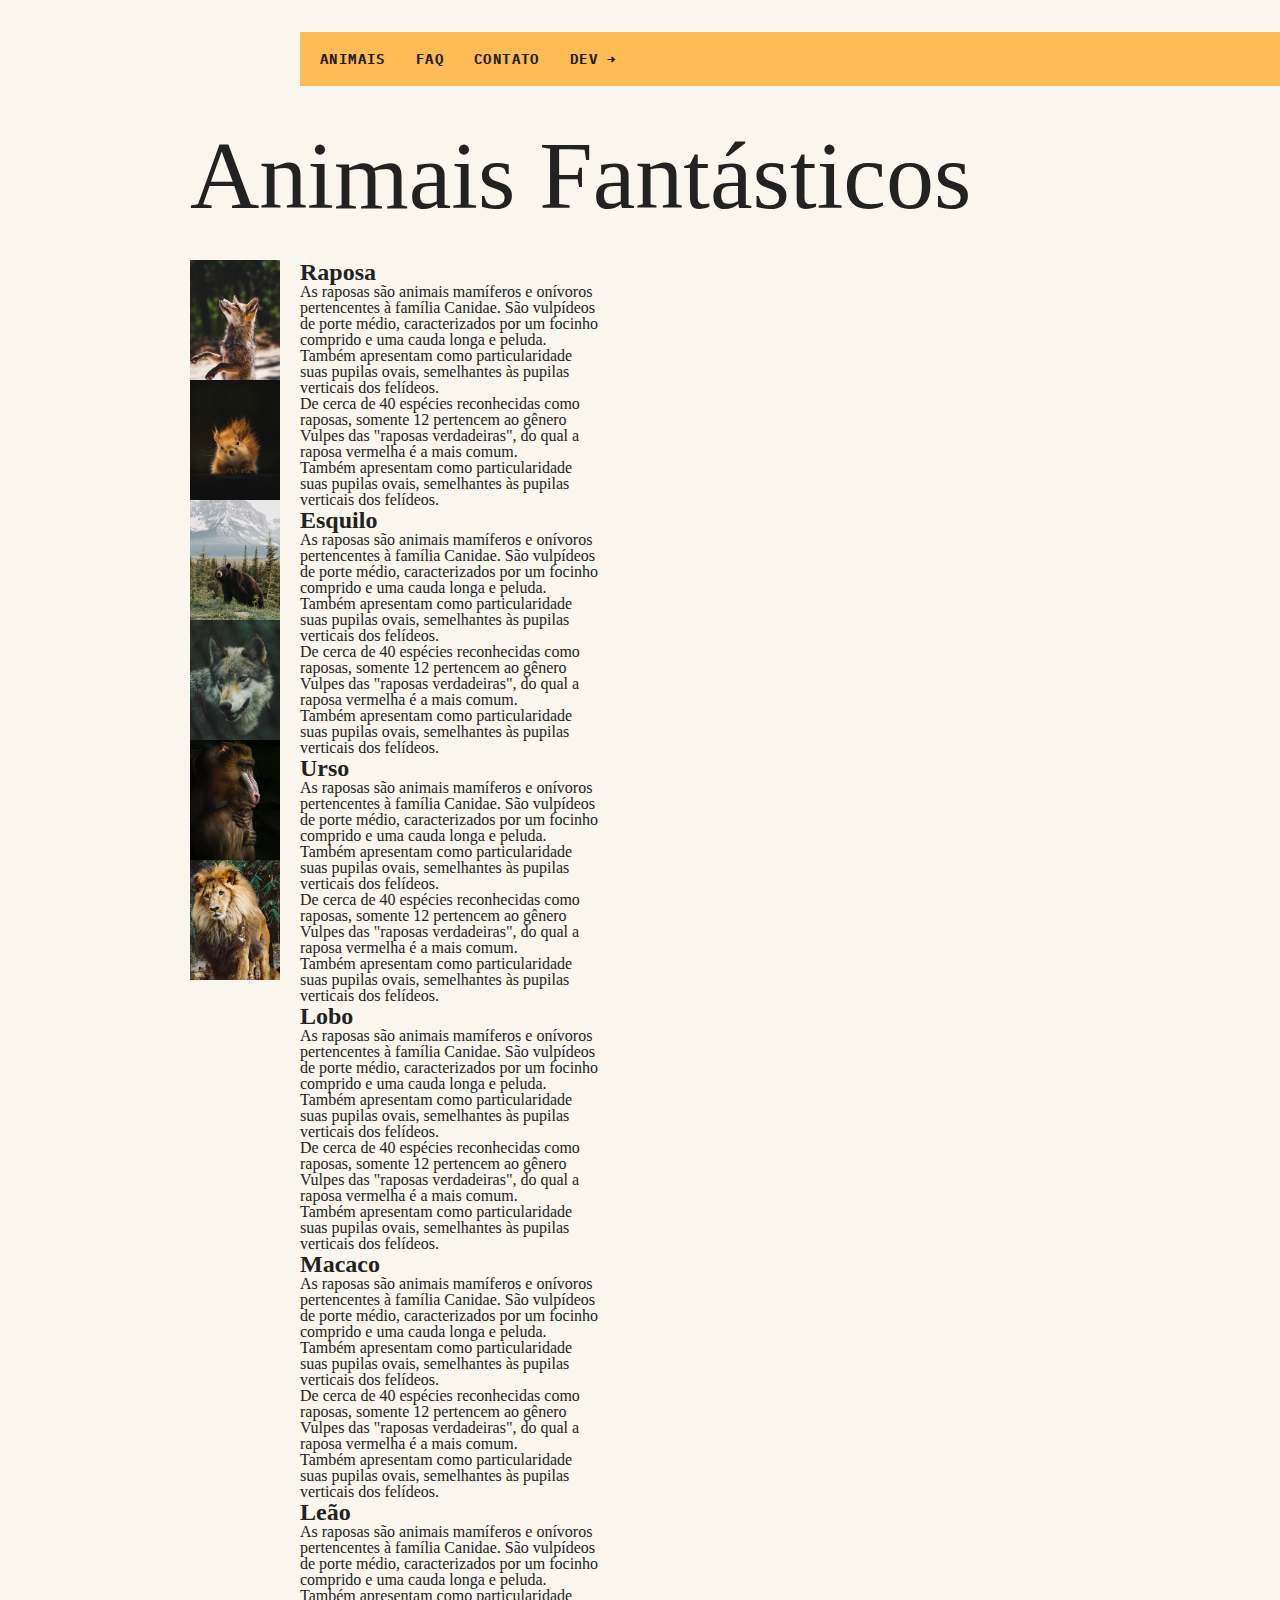
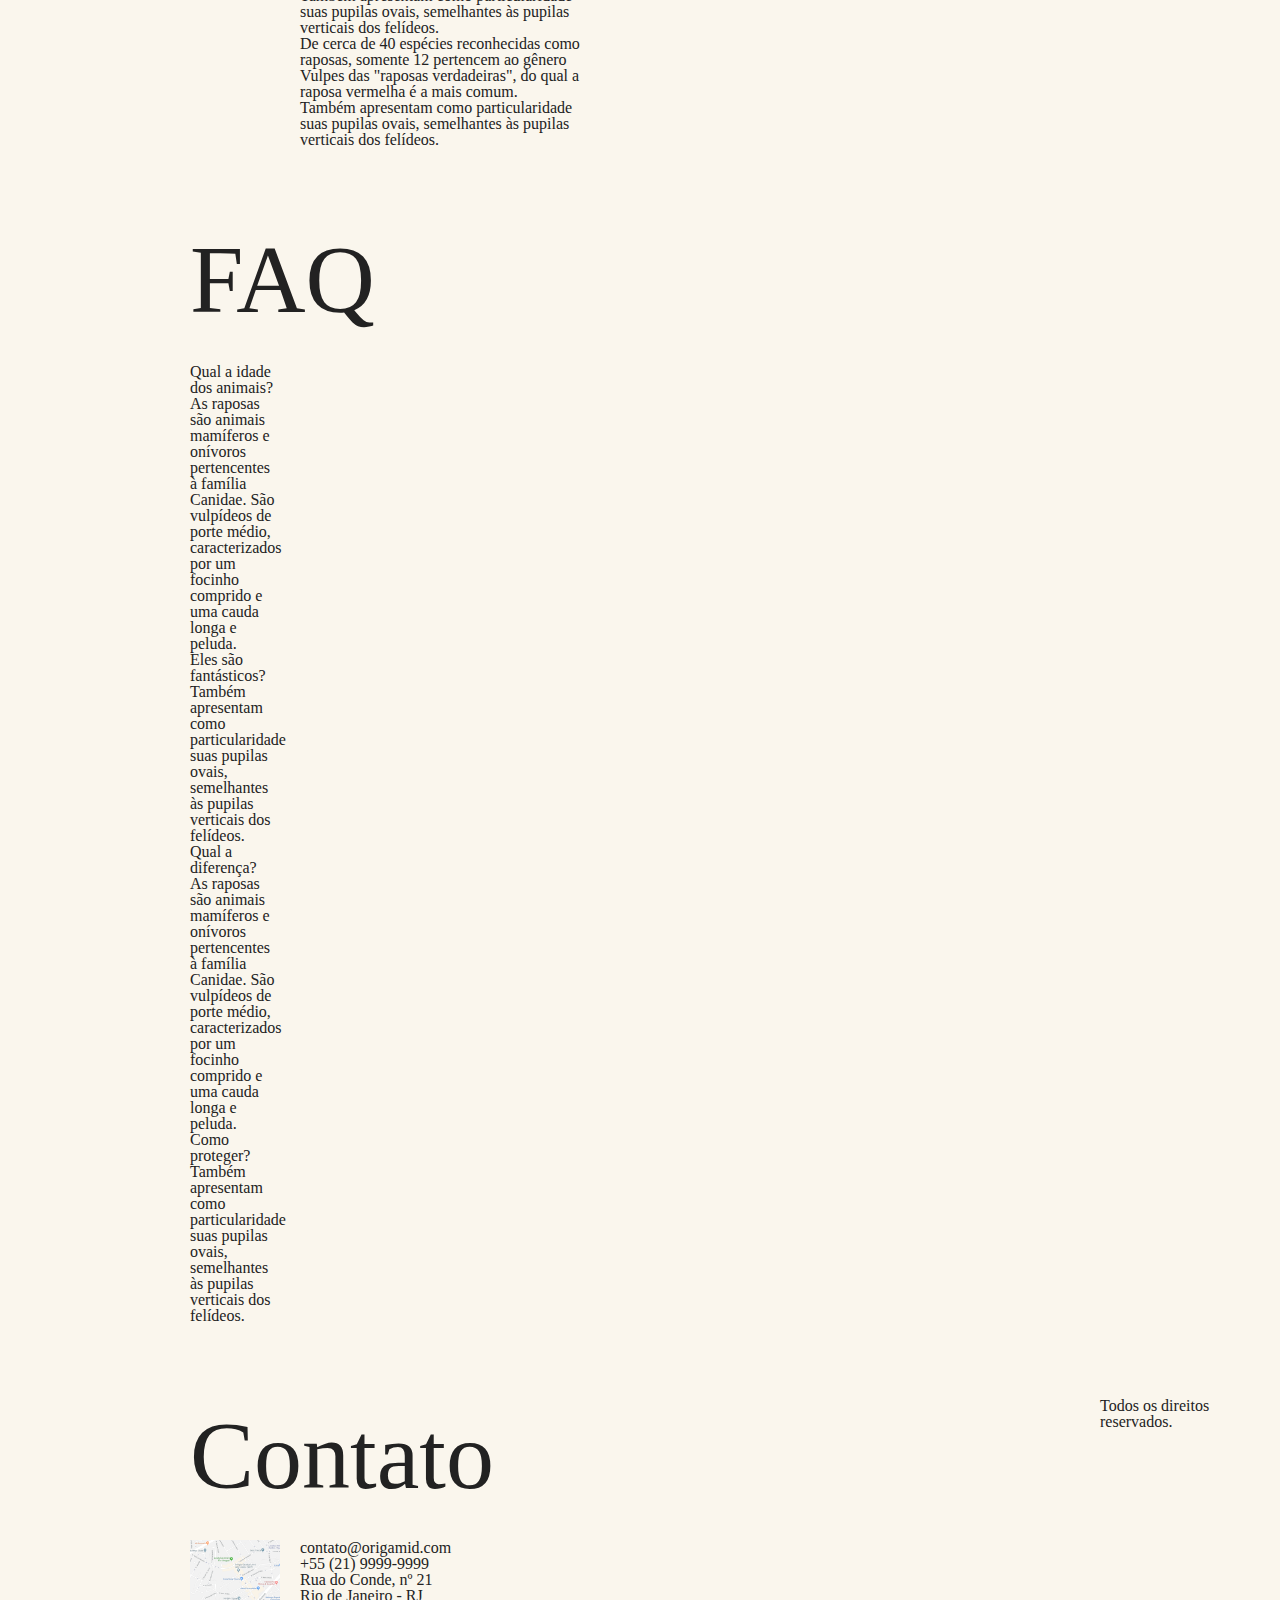
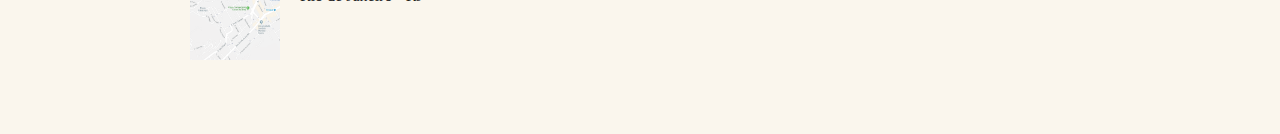
==== commit 9c6cf79b: "update_css/html" ====
--- a/index.htm
+++ b/index.htm
@@ -15,197 +15,138 @@
   <nav class="menu">
     <ul>
       <li><a href="#animais">Animais</a></li>
-      <li><a href="#faq">faq</a></li>
-      <li><a href="#contato">contato</a></li>
-      <li><a href="https://www.origamid.com/">dev➝</a></li>
+      <li><a href="#faq">Faq</a></li>
+      <li><a href="#contato">Contato</a></li>
+      <li><a href="https://www.origamid.com/">Dev →</a></li>
     </ul>
   </nav>
   <section class="grid-section animais" id="animais">
     <h1 class="titulo">Animais Fantásticos</h1>
-    < class="animais-lista">
-      <li><img src="/img/imagem1.jpg" alt=""></li>
+    <ul class="animais-lista">
+      <li>
+        <img src="img/imagem1.jpg">
+      </li>
+      <li>
+        <img src="img/imagem2.jpg">
+      </li>
+      <li>
+        <img src="img/imagem3.jpg">
+      </li>
+      <li>
+        <img src="img/imagem4.jpg">
+      </li>
+      <li>
+        <img src="img/imagem5.jpg">
+      </li>
+      <li>
+        <img src="img/imagem6.jpg">
+      </li>
+    </ul>
+    <div class="animais-descricao">
+      <section>
+        <h2>Raposa</h2>
+        <p>As raposas são animais mamíferos e onívoros pertencentes à família Canidae. São vulpídeos de porte médio,
+          caracterizados
+          por um focinho comprido e uma cauda longa e peluda.</p>
+        <p>Também apresentam como particularidade suas pupilas ovais, semelhantes às pupilas verticais dos felídeos.</p>
+        <p>De cerca de 40 espécies reconhecidas como raposas, somente 12 pertencem ao gênero Vulpes das "raposas
+          verdadeiras", do
+          qual a raposa vermelha é a mais comum.</p>
+        <p>Também apresentam como particularidade suas pupilas ovais, semelhantes às pupilas verticais dos felídeos.</p>
+      </section>
 
-      <ul>
-        <li><img src="img/imagem2.jpg" alt=""></li>
-      </ul>
-      <ul>
-        <li><img src="img/imagem3.jpg" alt=""></li>
-      </ul>
-      <ul>
-        <li><img src="img/imagem4.jpg" alt=""></li>
-      </ul>
-      <ul>
-        <li><img src="img/imagem5.jpg" alt=""></li>
-      </ul>
-      <ul>
-        <li><img src="img/imagem6.jpg" alt=""></li>
-      </ul>
-      <div class="animais-descricao">
-        <section>
-          <h2>Raposa</h2>
-          <p>Raposas são pequenos a médios mamíferos onívoros pertencentes a vários gêneros da família Canidae. As
-            raposas
-            têm o crânio achatado, orelhas triangulares verticais, focinho pontiagudo e ligeiramente arrebitado e uma
-            cauda longa e espessa.</p>
-          <p>Doze espécies pertencem ao grupo monofilético de "raposas verdadeiras" do gênero Vulpes. Aproximadamente
-            outras 25 espécies atuais ou extintas são parte do grupo parafilético das raposas sul-americanas ou do grupo
-            periférico, que consiste na raposa-orelhas-de-morcego, raposa-cinzenta e raposa-das-ilhas.</p>
-          <p>As raposas vivem em todos os continentes, exceto a Antártida. De longe, a espécie mais comum e difundida de
-            raposa é a raposa vermelha (Vulpes vulpes) com cerca de 47 subespécies reconhecidas. A distribuição global
-            das
-            raposas, juntamente com sua ampla reputação de astúcia, contribuíram para sua proeminência na cultura
-            popular
-            e no folclore em muitas sociedades ao redor do mundo. A caça à raposa com matilhas de cães, há muito uma
-            atividade estabelecida na Europa, especialmente nas Ilhas Britânicas, foi exportada por colonos europeus
-            para
-            várias partes do Novo Mundo.</p>
-        </section>
-        <section>
-          <h2>Esquilo</h2>
-          <p>Raposas são pequenos a médios mamíferos onívoros pertencentes a vários gêneros da família Canidae. As
-            raposas
-            têm o crânio achatado, orelhas triangulares verticais, focinho pontiagudo e ligeiramente arrebitado e uma
-            cauda longa e espessa.</p>
-          <p>Doze espécies pertencem ao grupo monofilético de "raposas verdadeiras" do gênero Vulpes. Aproximadamente
-            outras 25 espécies atuais ou extintas são parte do grupo parafilético das raposas sul-americanas ou do grupo
-            periférico, que consiste na raposa-orelhas-de-morcego, raposa-cinzenta e raposa-das-ilhas.</p>
-          <p>As raposas vivem em todos os continentes, exceto a Antártida. De longe, a espécie mais comum e difundida de
-            raposa é a raposa vermelha (Vulpes vulpes) com cerca de 47 subespécies reconhecidas. A distribuição global
-            das
-            raposas, juntamente com sua ampla reputação de astúcia, contribuíram para sua proeminência na cultura
-            popular
-            e no folclore em muitas sociedades ao redor do mundo. A caça à raposa com matilhas de cães, há muito uma
-            atividade estabelecida na Europa, especialmente nas Ilhas Britânicas, foi exportada por colonos europeus
-            para
-            várias partes do Novo Mundo.</p>
-        </section>
-        <section>
-          <h2>Urso</h2>
-          <p>Raposas são pequenos a médios mamíferos onívoros pertencentes a vários gêneros da família Canidae. As
-            raposas
-            têm o crânio achatado, orelhas triangulares verticais, focinho pontiagudo e ligeiramente arrebitado e uma
-            cauda longa e espessa.</p>
-          <p>Doze espécies pertencem ao grupo monofilético de "raposas verdadeiras" do gênero Vulpes. Aproximadamente
-            outras 25 espécies atuais ou extintas são parte do grupo parafilético das raposas sul-americanas ou do grupo
-            periférico, que consiste na raposa-orelhas-de-morcego, raposa-cinzenta e raposa-das-ilhas.</p>
-          <p>As raposas vivem em todos os continentes, exceto a Antártida. De longe, a espécie mais comum e difundida de
-            raposa é a raposa vermelha (Vulpes vulpes) com cerca de 47 subespécies reconhecidas. A distribuição global
-            das
-            raposas, juntamente com sua ampla reputação de astúcia, contribuíram para sua proeminência na cultura
-            popular
-            e no folclore em muitas sociedades ao redor do mundo. A caça à raposa com matilhas de cães, há muito uma
-            atividade estabelecida na Europa, especialmente nas Ilhas Britânicas, foi exportada por colonos europeus
-            para
-            várias partes do Novo Mundo.</p>
-        </section>
-        <section>
-          <h2>lobo</h2>
-          <p>Raposas são pequenos a médios mamíferos onívoros pertencentes a vários gêneros da família Canidae. As
-            raposas
-            têm o crânio achatado, orelhas triangulares verticais, focinho pontiagudo e ligeiramente arrebitado e uma
-            cauda longa e espessa.</p>
-          <p>Doze espécies pertencem ao grupo monofilético de "raposas verdadeiras" do gênero Vulpes. Aproximadamente
-            outras 25 espécies atuais ou extintas são parte do grupo parafilético das raposas sul-americanas ou do grupo
-            periférico, que consiste na raposa-orelhas-de-morcego, raposa-cinzenta e raposa-das-ilhas.</p>
-          <p>As raposas vivem em todos os continentes, exceto a Antártida. De longe, a espécie mais comum e difundida de
-            raposa é a raposa vermelha (Vulpes vulpes) com cerca de 47 subespécies reconhecidas. A distribuição global
-            das
-            raposas, juntamente com sua ampla reputação de astúcia, contribuíram para sua proeminência na cultura
-            popular
-            e no folclore em muitas sociedades ao redor do mundo. A caça à raposa com matilhas de cães, há muito uma
-            atividade estabelecida na Europa, especialmente nas Ilhas Britânicas, foi exportada por colonos europeus
-            para
-            várias partes do Novo Mundo.</p>
-        </section>
-        <section>
-          <h2>macaco</h2>
-          <p>Raposas são pequenos a médios mamíferos onívoros pertencentes a vários gêneros da família Canidae. As
-            raposas
-            têm o crânio achatado, orelhas triangulares verticais, focinho pontiagudo e ligeiramente arrebitado e uma
-            cauda longa e espessa.</p>
-          <p>Doze espécies pertencem ao grupo monofilético de "raposas verdadeiras" do gênero Vulpes. Aproximadamente
-            outras 25 espécies atuais ou extintas são parte do grupo parafilético das raposas sul-americanas ou do grupo
-            periférico, que consiste na raposa-orelhas-de-morcego, raposa-cinzenta e raposa-das-ilhas.</p>
-          <p>As raposas vivem em todos os continentes, exceto a Antártida. De longe, a espécie mais comum e difundida de
-            raposa é a raposa vermelha (Vulpes vulpes) com cerca de 47 subespécies reconhecidas. A distribuição global
-            das
-            raposas, juntamente com sua ampla reputação de astúcia, contribuíram para sua proeminência na cultura
-            popular
-            e no folclore em muitas sociedades ao redor do mundo. A caça à raposa com matilhas de cães, há muito uma
-            atividade estabelecida na Europa, especialmente nas Ilhas Britânicas, foi exportada por colonos europeus
-            para
-            várias partes do Novo Mundo.</p>
-        </section>
-        <section>
-          <h2>Leão</h2>
-          <p>Raposas são pequenos a médios mamíferos onívoros pertencentes a vários gêneros da família Canidae. As
-            raposas
-            têm o crânio achatado, orelhas triangulares verticais, focinho pontiagudo e ligeiramente arrebitado e uma
-            cauda longa e espessa.</p>
-          <p>Doze espécies pertencem ao grupo monofilético de "raposas verdadeiras" do gênero Vulpes. Aproximadamente
-            outras 25 espécies atuais ou extintas são parte do grupo parafilético das raposas sul-americanas ou do grupo
-            periférico, que consiste na raposa-orelhas-de-morcego, raposa-cinzenta e raposa-das-ilhas.</p>
-          <p>As raposas vivem em todos os continentes, exceto a Antártida. De longe, a espécie mais comum e difundida de
-            raposa é a raposa vermelha (Vulpes vulpes) com cerca de 47 subespécies reconhecidas. A distribuição global
-            das
-            raposas, juntamente com sua ampla reputação de astúcia, contribuíram para sua proeminência na cultura
-            popular
-            e no folclore em muitas sociedades ao redor do mundo. A caça à raposa com matilhas de cães, há muito uma
-            atividade estabelecida na Europa, especialmente nas Ilhas Britânicas, foi exportada por colonos europeus
-            para
-            várias partes do Novo Mundo.</p>
-        </section>
-      </div>
+      <section>
+        <h2>Esquilo</h2>
+        <p>As raposas são animais mamíferos e onívoros pertencentes à família Canidae. São vulpídeos de porte médio,
+          caracterizados
+          por um focinho comprido e uma cauda longa e peluda.</p>
+        <p>Também apresentam como particularidade suas pupilas ovais, semelhantes às pupilas verticais dos felídeos.</p>
+        <p>De cerca de 40 espécies reconhecidas como raposas, somente 12 pertencem ao gênero Vulpes das "raposas
+          verdadeiras", do
+          qual a raposa vermelha é a mais comum.</p>
+        <p>Também apresentam como particularidade suas pupilas ovais, semelhantes às pupilas verticais dos felídeos.</p>
+      </section>
+      <section>
+        <h2>Urso</h2>
+        <p>As raposas são animais mamíferos e onívoros pertencentes à família Canidae. São vulpídeos de porte médio,
+          caracterizados
+          por um focinho comprido e uma cauda longa e peluda.</p>
+        <p>Também apresentam como particularidade suas pupilas ovais, semelhantes às pupilas verticais dos felídeos.</p>
+        <p>De cerca de 40 espécies reconhecidas como raposas, somente 12 pertencem ao gênero Vulpes das "raposas
+          verdadeiras", do
+          qual a raposa vermelha é a mais comum.</p>
+        <p>Também apresentam como particularidade suas pupilas ovais, semelhantes às pupilas verticais dos felídeos.</p>
+      </section>
+      <section>
+        <h2>Lobo</h2>
+        <p>As raposas são animais mamíferos e onívoros pertencentes à família Canidae. São vulpídeos de porte médio,
+          caracterizados
+          por um focinho comprido e uma cauda longa e peluda.</p>
+        <p>Também apresentam como particularidade suas pupilas ovais, semelhantes às pupilas verticais dos felídeos.</p>
+        <p>De cerca de 40 espécies reconhecidas como raposas, somente 12 pertencem ao gênero Vulpes das "raposas
+          verdadeiras", do
+          qual a raposa vermelha é a mais comum.</p>
+        <p>Também apresentam como particularidade suas pupilas ovais, semelhantes às pupilas verticais dos felídeos.</p>
+      </section>
+      <section>
+        <h2>Macaco</h2>
+        <p>As raposas são animais mamíferos e onívoros pertencentes à família Canidae. São vulpídeos de porte médio,
+          caracterizados
+          por um focinho comprido e uma cauda longa e peluda.</p>
+        <p>Também apresentam como particularidade suas pupilas ovais, semelhantes às pupilas verticais dos felídeos.</p>
+        <p>De cerca de 40 espécies reconhecidas como raposas, somente 12 pertencem ao gênero Vulpes das "raposas
+          verdadeiras", do
+          qual a raposa vermelha é a mais comum.</p>
+        <p>Também apresentam como particularidade suas pupilas ovais, semelhantes às pupilas verticais dos felídeos.</p>
+      </section>
+      <section>
+        <h2>Leão</h2>
+        <p>As raposas são animais mamíferos e onívoros pertencentes à família Canidae. São vulpídeos de porte médio,
+          caracterizados
+          por um focinho comprido e uma cauda longa e peluda.</p>
+        <p>Também apresentam como particularidade suas pupilas ovais, semelhantes às pupilas verticais dos felídeos.</p>
+        <p>De cerca de 40 espécies reconhecidas como raposas, somente 12 pertencem ao gênero Vulpes das "raposas
+          verdadeiras", do
+          qual a raposa vermelha é a mais comum.</p>
+        <p>Também apresentam como particularidade suas pupilas ovais, semelhantes às pupilas verticais dos felídeos.</p>
+      </section>
+    </div>
   </section>
 
   <section class="grid-section faq" id="faq">
-    <h1>FAQ</h1>
-    <dl>
+    <h1 class="titulo">FAQ</h1>
+    <dl class="faq-lista">
       <dt>Qual a idade dos animais?</dt>
-      <dd>Raposas são pequenos a médios mamíferos onívoros pertencentes a vários gêneros da família Canidae. As
-        raposas
-        têm o crânio achatado, orelhas triangulares verticais, focinho pontiagudo e ligeiramente arrebitado e uma
-        cauda longa e espessa.</dd>
-    </dl>
-    <dl>
-      <dt>Eles são animais fantásticos</dt>
-      <dd>Raposas são pequenos a médios mamíferos onívoros pertencentes a vários gêneros da família Canidae. As
-        raposas
-        têm o crânio achatado, orelhas triangulares verticais, focinho pontiagudo e ligeiramente arrebitado e uma
-        cauda longa e espessa.</dd>
-    </dl>
-    <dl>
+      <dd>As raposas são animais mamíferos e onívoros pertencentes à família Canidae. São vulpídeos de porte médio,
+        caracterizados por um focinho comprido e uma cauda longa e peluda.</dd>
+      <dt>Eles são fantásticos?</dt>
+      <dd>Também apresentam como particularidade suas pupilas ovais, semelhantes às pupilas verticais dos felídeos.</dd>
       <dt>Qual a diferença?</dt>
-      <dd>Raposas são pequenos a médios mamíferos onívoros pertencentes a vários gêneros da família Canidae. As
-        raposas
-        têm o crânio achatado, orelhas triangulares verticais, focinho pontiagudo e ligeiramente arrebitado e uma
-        cauda longa e espessa.</dd>
-    </dl>
-    <dl>
-      <dt>como proteger?</dt>
-      <dd>Raposas são pequenos a médios mamíferos onívoros pertencentes a vários gêneros da família Canidae. As
-        raposas
-        têm o crânio achatado, orelhas triangulares verticais, focinho pontiagudo e ligeiramente arrebitado e uma
-        cauda longa e espessa.</dd>
+      <dd>As raposas são animais mamíferos e onívoros pertencentes à família Canidae. São vulpídeos de porte médio,
+        caracterizados por um focinho comprido e uma cauda longa e peluda.</dd>
+      <dt>Como proteger?</dt>
+      <dd>Também apresentam como particularidade suas pupilas ovais, semelhantes às pupilas verticais dos felídeos.</dd>
     </dl>
   </section>
-  <section class="grid-section" id="contato">
-    <h1>Contato</h1>
+
+  <section class="grid-section contato" id="contato">
+    <h1 class="titulo">Contato</h1>
     <div class="mapa">
-      <img src="/img/mapa.png" alt="mapa">
+      <img src="img/mapa.png">
     </div>
-    <ul>
-      <il>Contato@email.com</il>
-      <il>+55 (27) 9999-9999</il>
-      <il>Rua do Conde, n°145</il>
-      <il>Espirito santo</il>
+    <ul class="dados">
+      <li>contato@origamid.com</li>
+      <li>+55 (21) 9999-9999</li>
+      <li>Rua do Conde, nº 21</li>
+      <li>Rio de Janeiro - RJ</li>
     </ul>
   </section>
-  </section>
+
   <footer class="copy">
-    <P>Todos os direitos resevados</P>
+    <p>Todos os direitos reservados.</p>
   </footer>
-  <script src="/script.js"></script>
+
+  <script src="script.js"></script>
 </body>
 
 </html>--- a/css/style.css
+++ b/css/style.css
@@ -15,8 +15,6 @@
     margin: 0;
     padding: 0;
     border: 0;
-    font-size: 100%;
-    font: inherit;
     vertical-align: baseline;
     text-decoration: none;
 }
@@ -74,4 +72,24 @@
     font-weight:bold;
     text-transform: uppercase;
     font-size: 0.875rem;
-}+    letter-spacing: .1em;
+}
+.grid-section{
+    grid-column: 2 / 4;
+    width: 100%;
+    padding: 10px;
+    box-sizing: border-box;
+    padding: 10px;
+    display: grid;
+    grid-template-columns: 90px 300px 1fr;
+    grid-gap: 20px;
+    margin-bottom: 4rem;
+}
+.titulo{
+    font-display: 'Playfair Display SC' ,georgia;
+    font-size: 6rem;
+    line-height: 1;
+    font-weight: 400;
+    margin-bottom: 1rem;
+    grid-column: 1 / 4;    
+}
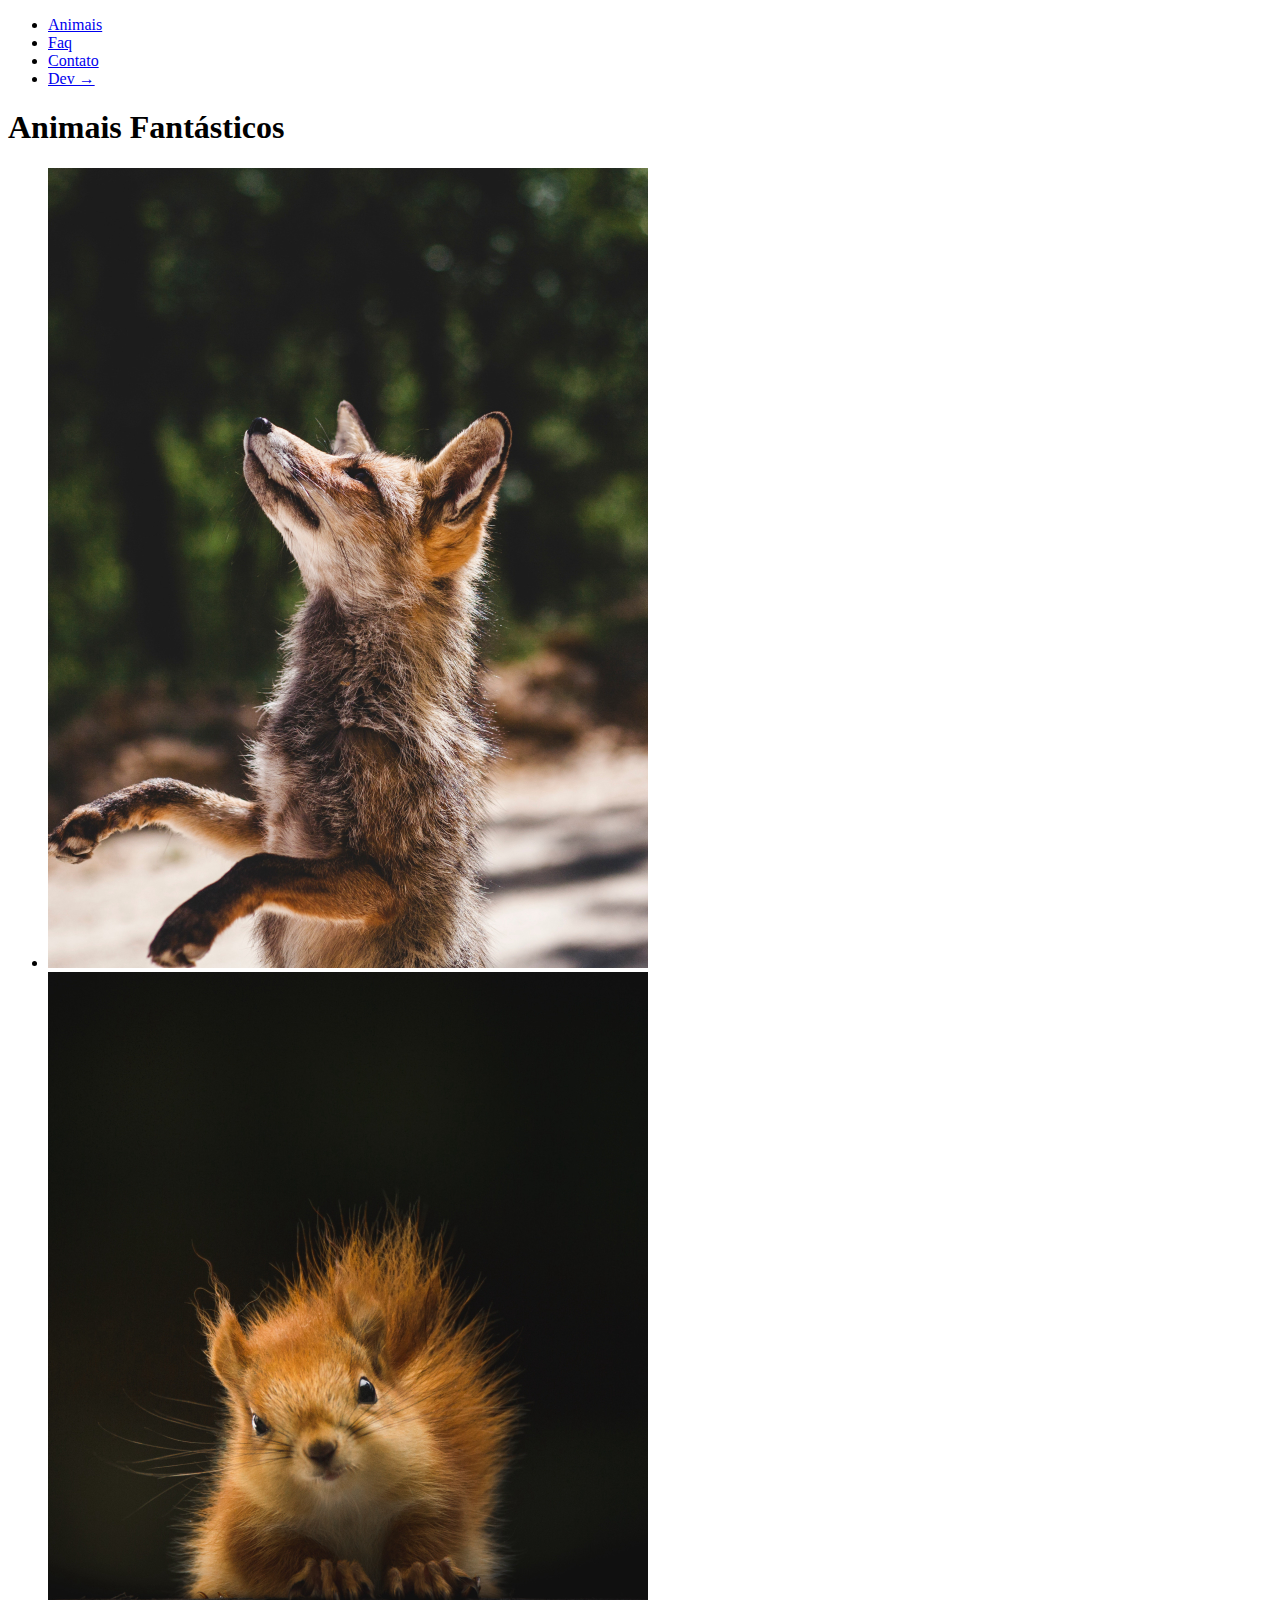
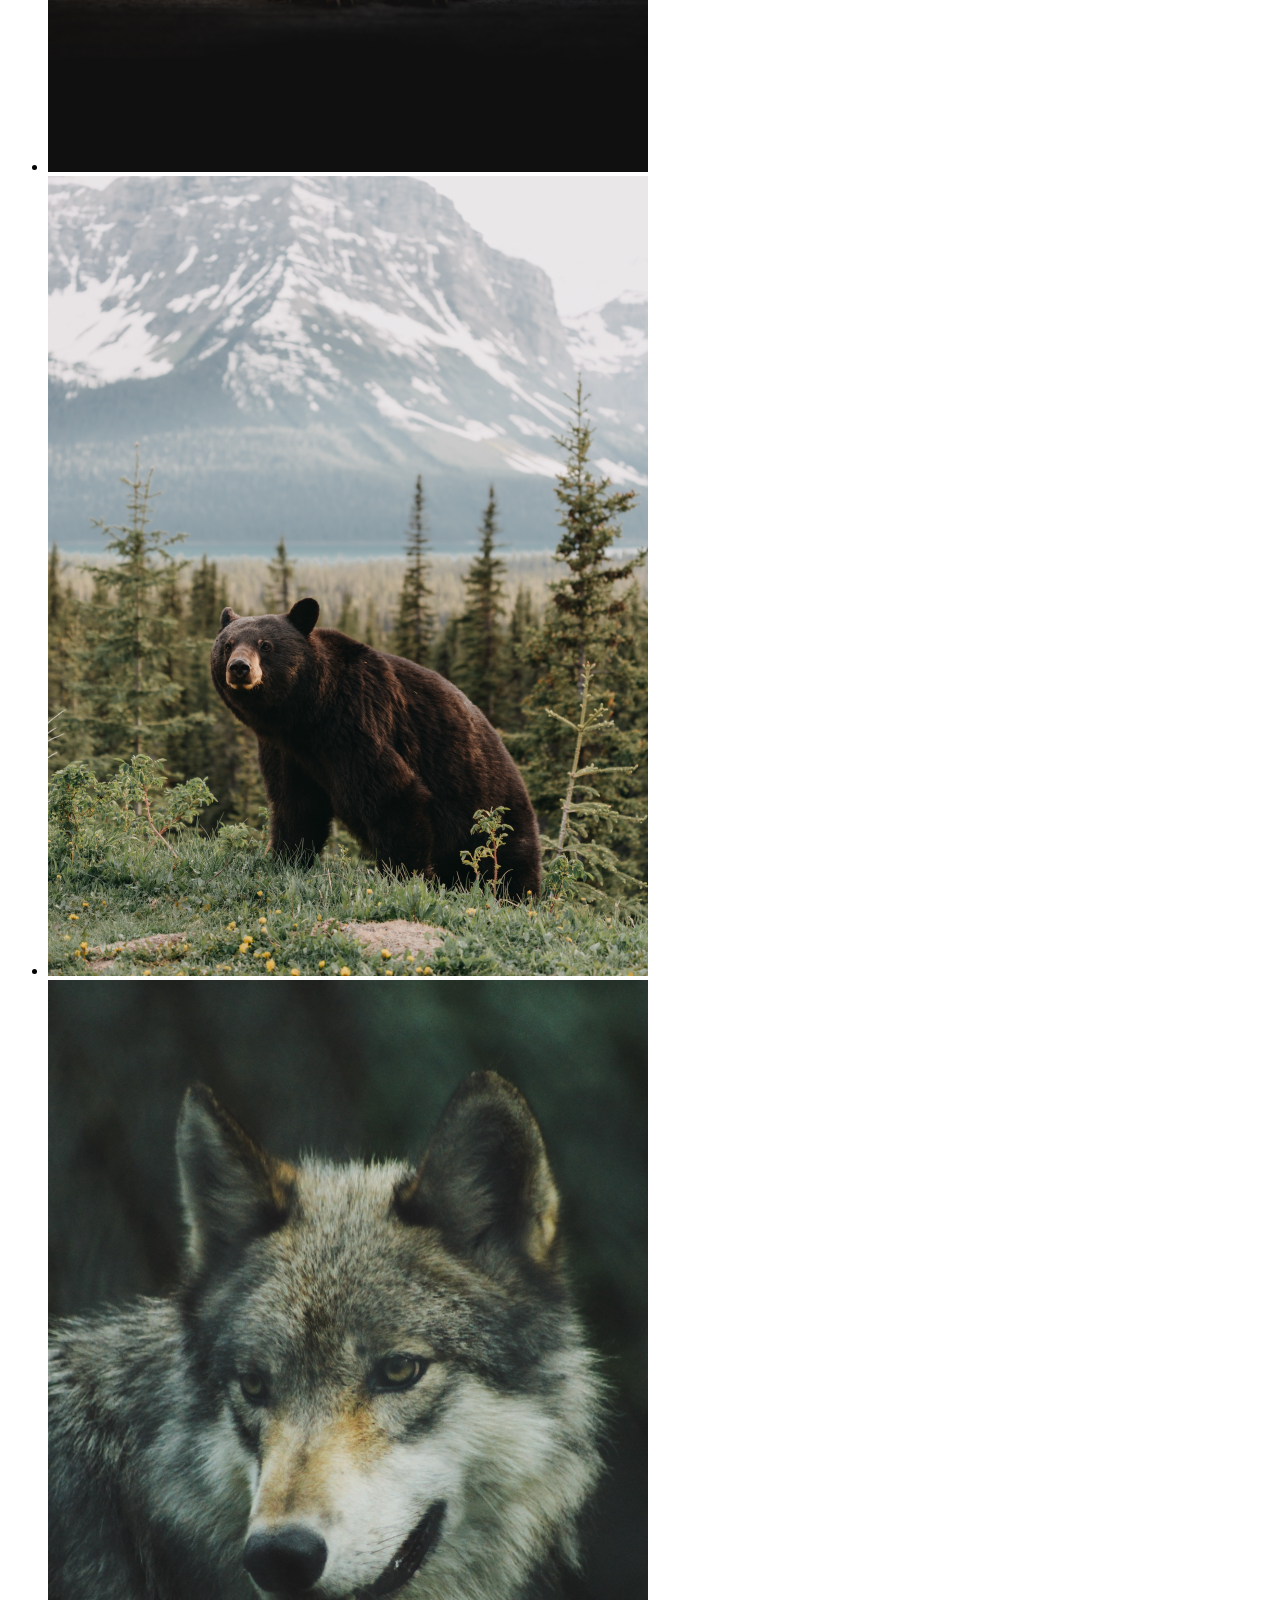
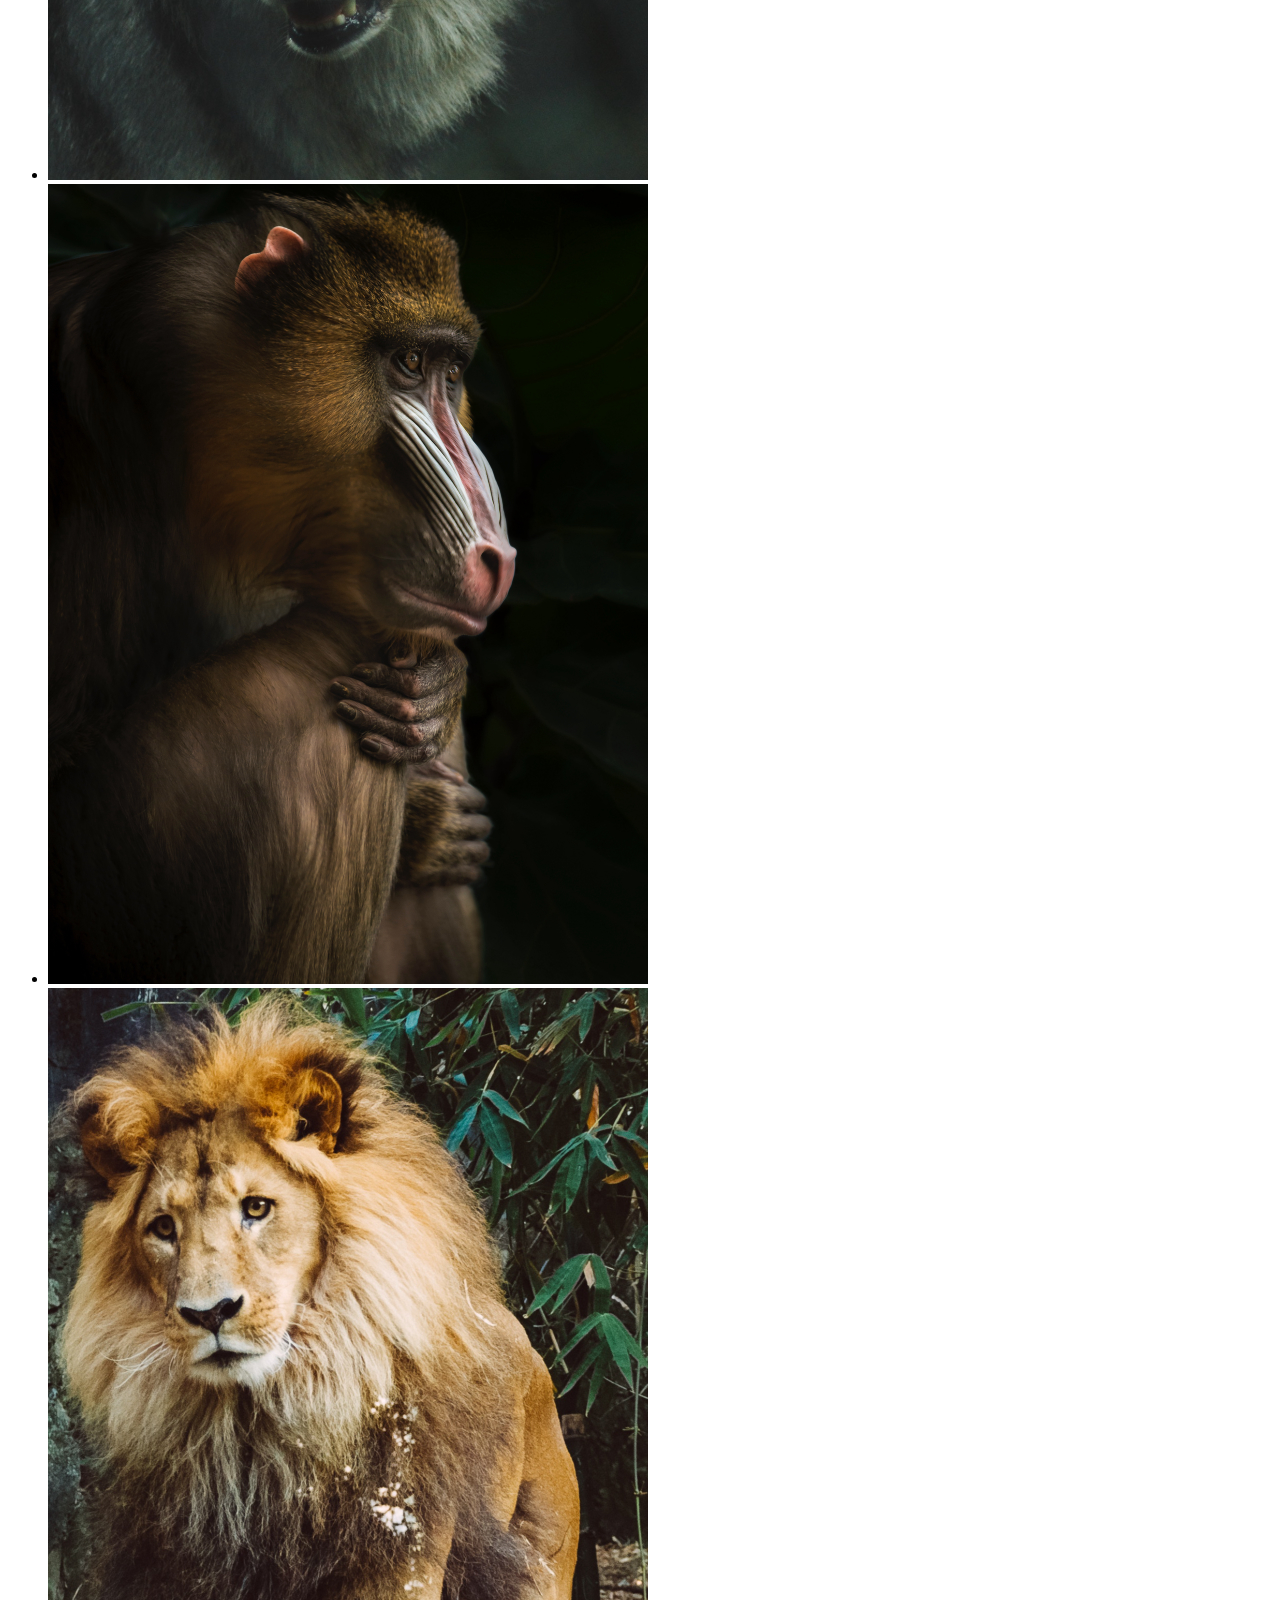
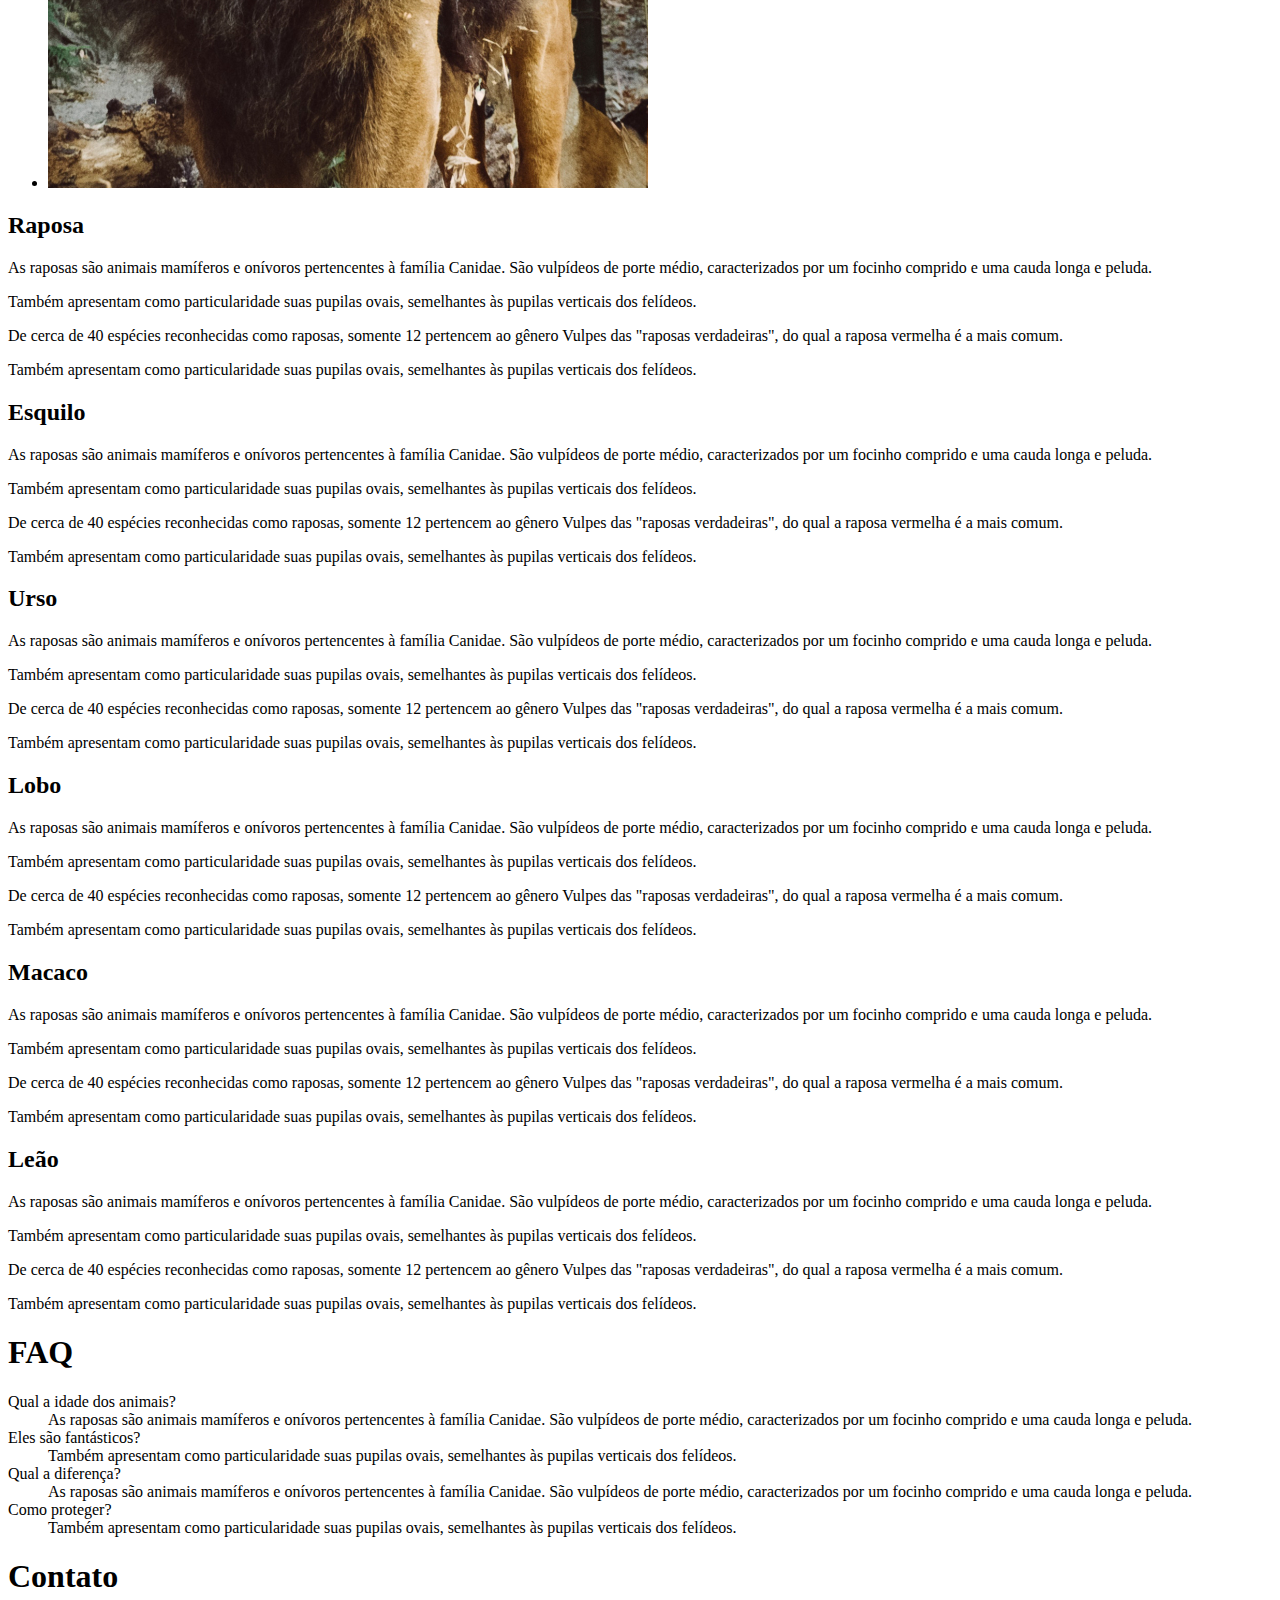
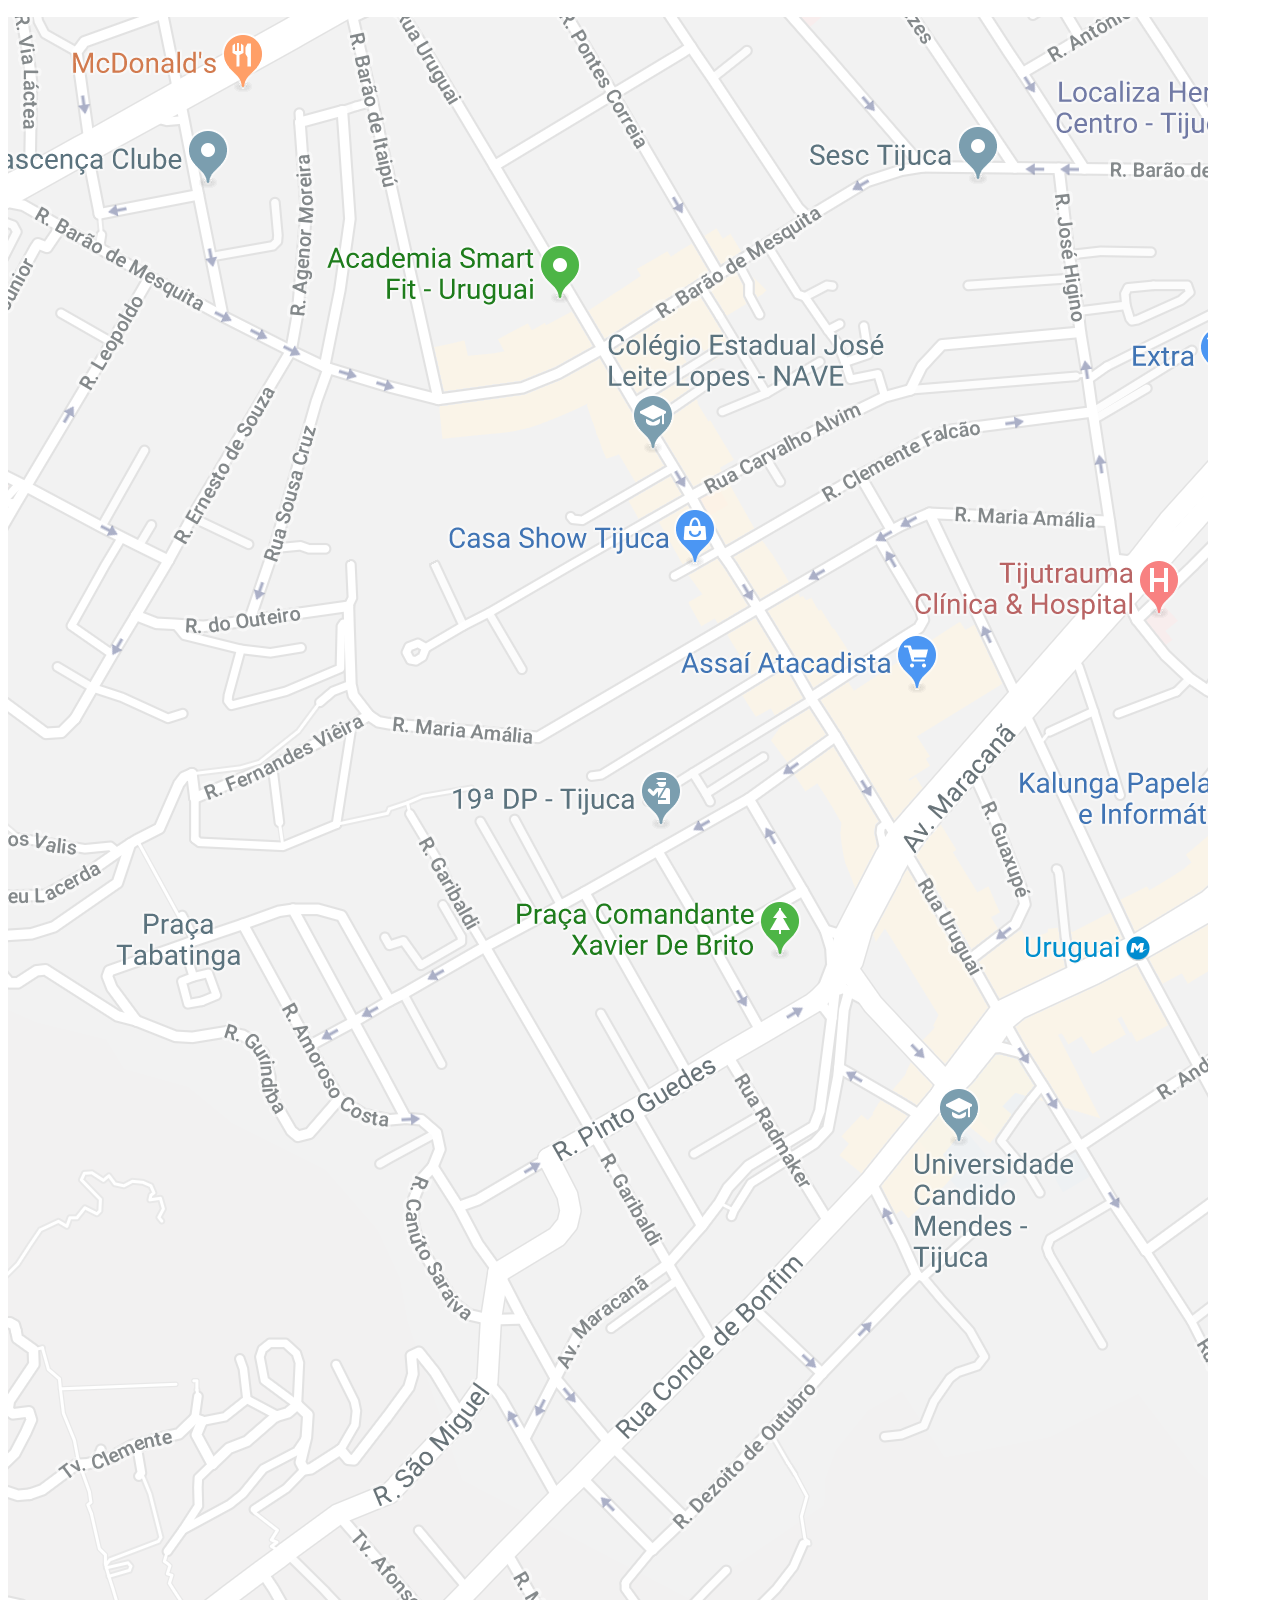
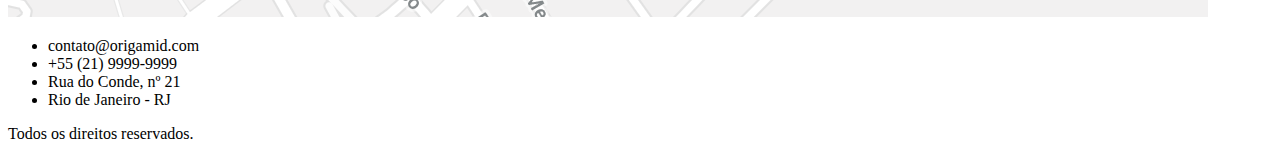
==== commit 66e87983: "atualização" ====
--- a/index.htm
+++ b/index.htm
@@ -5,7 +5,7 @@
   <meta charset="UTF-8" />
   <meta http-equiv="X-UA-Compatible" content="IE=edge" />
   <meta name="viewport" content="width=device-width, initial-scale=1.0" />
-  <link rel="stylesheet" type="text/css" href="/css/style.css" />
+  <link rel="stylesheet" type="text/css" href="/animais_fantasticos/css/style.css" />
   <link href="https://fonts.googleapis.com/css2?family=IBM+Plex+Mono:wght@400;700&display=swap" rel="stylesheet">
   <link href="https://fonts.googleapis.com/css2?family=Playfair+Display+SC:wght@900&display=swap" rel="stylesheet">
   <title>Animais Fantásticos</title>
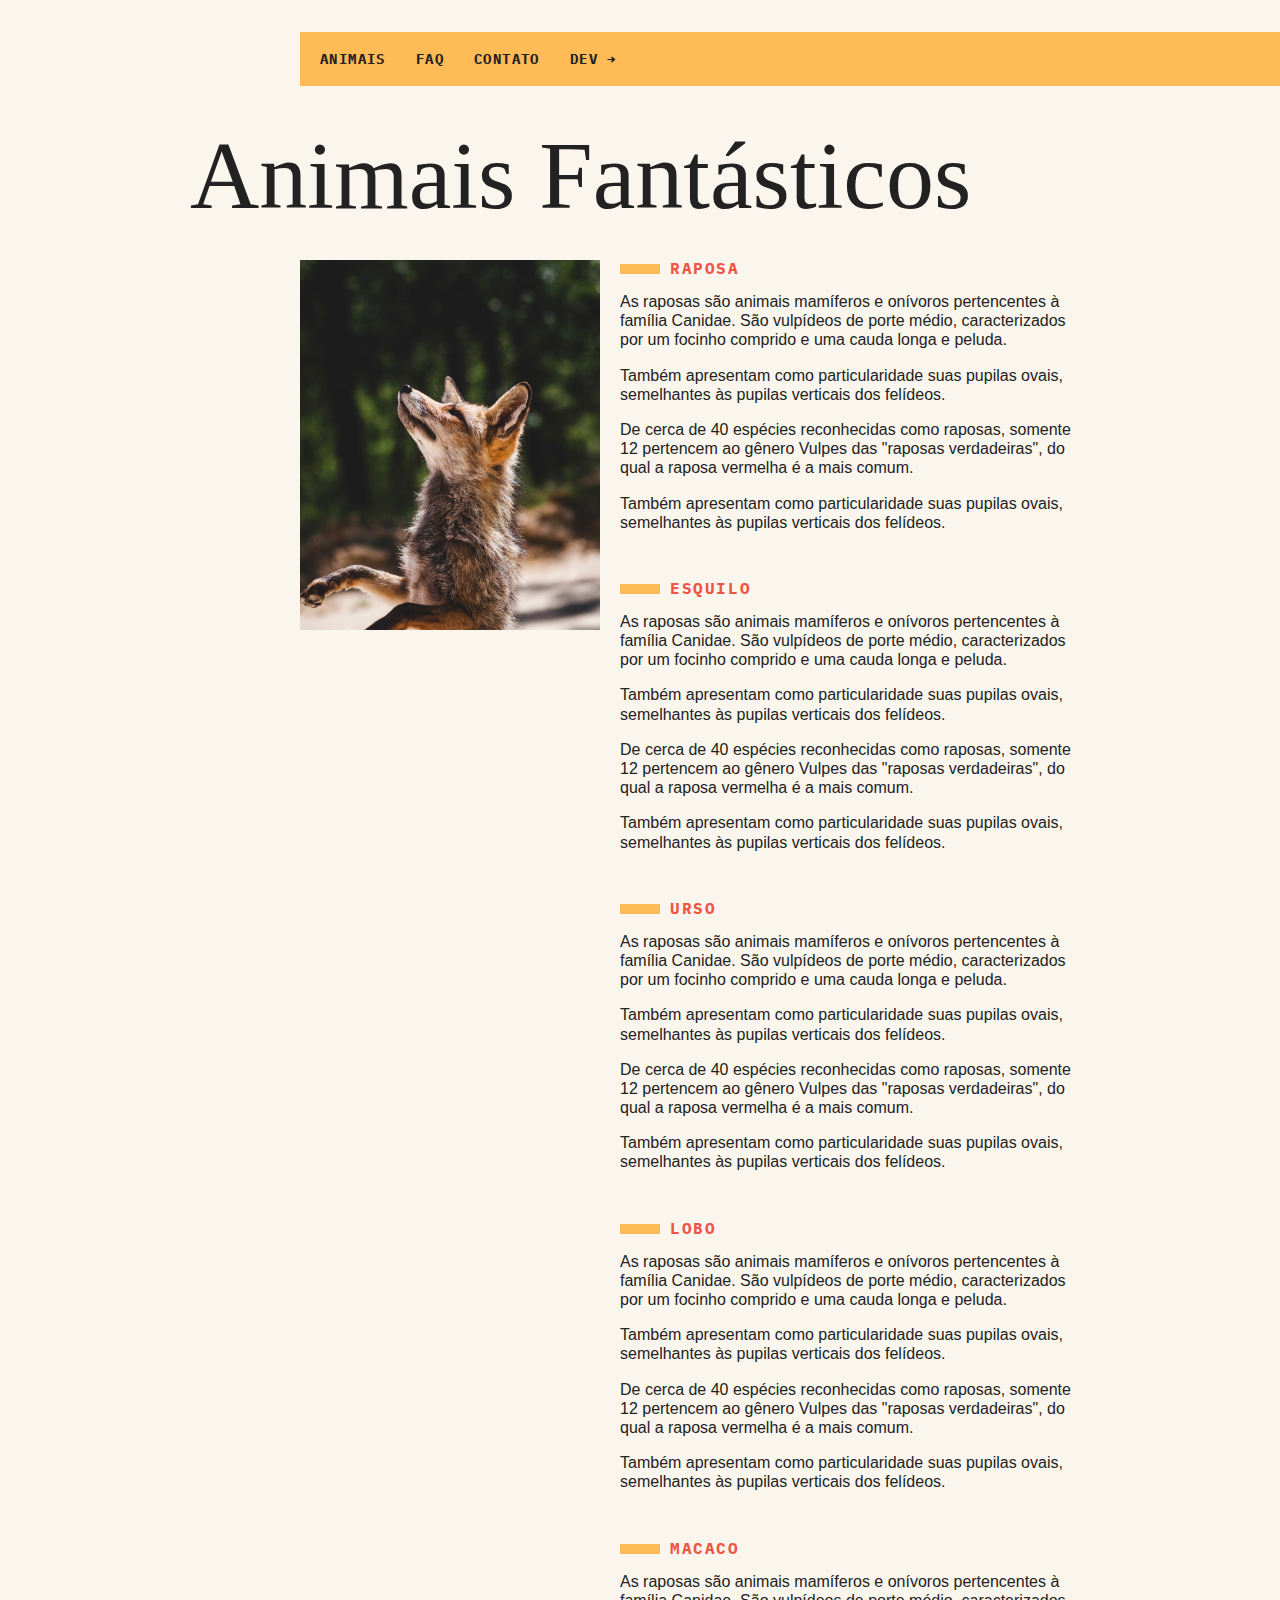
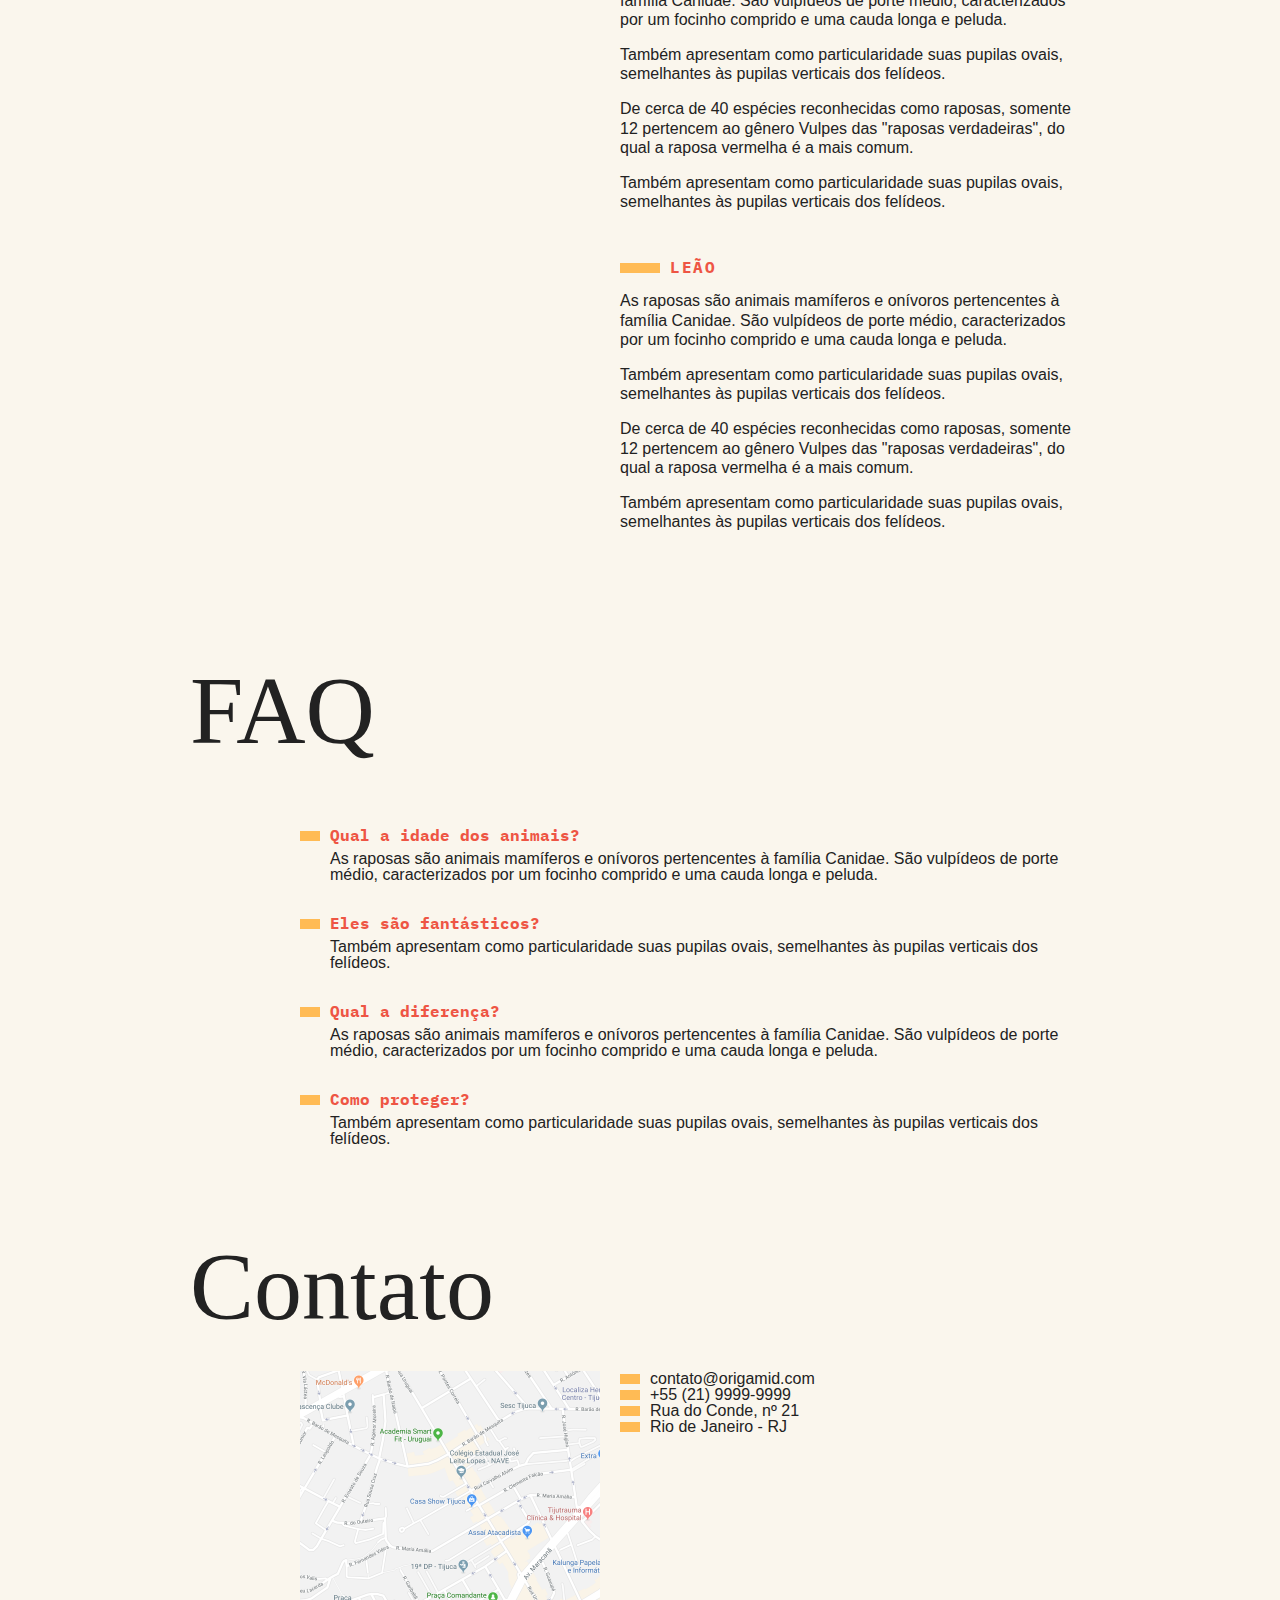
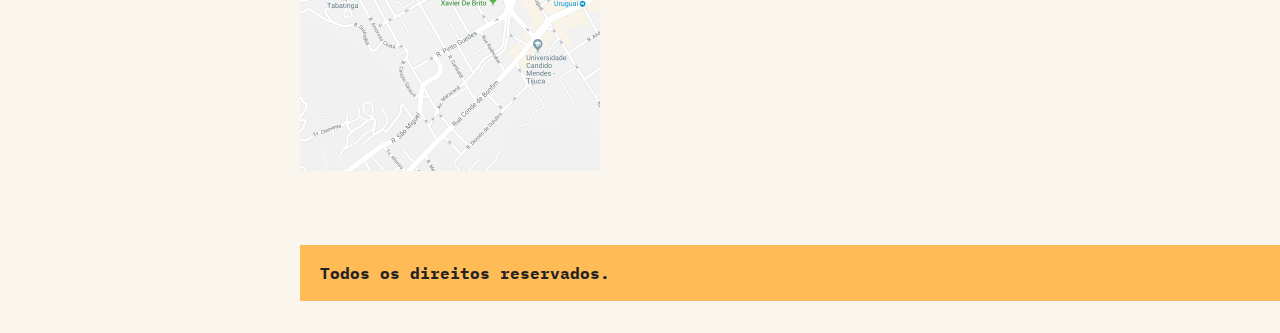
==== commit 5c18fc1d: "update" ====
--- a/index.htm
+++ b/index.htm
@@ -5,7 +5,7 @@
   <meta charset="UTF-8" />
   <meta http-equiv="X-UA-Compatible" content="IE=edge" />
   <meta name="viewport" content="width=device-width, initial-scale=1.0" />
-  <link rel="stylesheet" type="text/css" href="/animais_fantasticos/css/style.css" />
+  <link rel="stylesheet" type="text/css" href="/css/style.css" />
   <link href="https://fonts.googleapis.com/css2?family=IBM+Plex+Mono:wght@400;700&display=swap" rel="stylesheet">
   <link href="https://fonts.googleapis.com/css2?family=Playfair+Display+SC:wght@900&display=swap" rel="stylesheet">
   <title>Animais Fantásticos</title>
--- a/css/style.css
+++ b/css/style.css
@@ -0,0 +1,207 @@
+/* reset  css */
+html, body, div, span, applet, object, iframe,
+h1, h2, h3, h4, h5, h6, p, blockquote, pre,
+a, abbr, acronym, address, big, cite, code,
+del, dfn, em, img, ins, kbd, q, s, samp,
+small, strike, strong, sub, sup, tt, var,
+b, u, i, center,
+dl, dt, dd, ol, ul, li,
+fieldset, form, label, legend,
+table, caption, tbody, tfoot, thead, tr, th, td,
+article, aside, canvas, details, embed, 
+figure, figcaption, footer, header, hgroup, 
+menu, nav, output, ruby, section, summary,
+time, mark, audio, video {
+    margin: 0;
+    padding: 0;
+    border: 0;
+    vertical-align: baseline;
+    text-decoration: none;
+}
+/* HTML5 display-role reset for older browsers */
+article, aside, details, figcaption, figure, 
+footer, header, hgroup, menu, nav, section {
+    display: block;
+}
+body {
+    line-height: 1;
+}
+ol, ul {
+    list-style: none;
+}
+blockquote, q {
+    quotes: none;
+}
+blockquote:before, blockquote:after,
+q:before, q:after {
+    content: '';
+    content: none;
+}
+table {
+    border-collapse: collapse;
+    border-spacing: 0;
+}
+
+img{
+    display: block;
+    max-width: 100%;
+}
+body{
+    background: #faf6ed;
+    color: #222;
+    -webkit-font-smoothing: antialiased;
+    display: grid;
+    grid-template-columns: 1fr 120px minmax(300px, 800px) 1fr;
+}
+.menu{
+    grid-column:3 / 5;
+    margin: 2rem 0;
+    background: #fb5;
+}
+.menu ul{
+    display: flex;
+    flex-wrap: wrap;
+    padding: 10px;
+}
+.menu li a{
+    display: block;
+    padding: 10px;
+    margin-right: 10px;
+    color: #222;
+    font-family:'IBM Plex Mono', monospace;
+    font-weight:bold;
+    text-transform: uppercase;
+    font-size: 0.875rem;
+    letter-spacing: .1em;
+}
+.grid-section{
+    grid-column: 2 / 4;
+    width: 100%;
+    padding: 10px;
+    box-sizing: border-box;
+    padding: 10px;
+    display: grid;
+    grid-template-columns: 90px 300px 1fr;
+    grid-gap: 20px;
+    margin-bottom: 4rem;
+}
+.titulo{
+    font-display: 'Playfair Display SC' ,georgia;
+    font-size: 6rem;
+    line-height: 1;
+    font-weight: 400;
+    margin-bottom: 1rem;
+    grid-column: 1 / 4;    
+}
+.animais p{
+    font-family:Helvetica, Arial;
+    line-height: 1.2;
+    margin-bottom: 1rem;
+}
+.animais h2{
+    font-family: 'IBM Plex Mono', monospace;
+    font-size: 1rem;
+    text-transform: uppercase;
+    letter-spacing: .1em;
+    margin-bottom: 1rem;
+    color: #e54; 
+}
+.animais h2::before{
+    content: '';
+    display: inline-block;
+    width: 40px;
+    height: 10px;
+    margin-right: 10px;
+    background: #fb5;
+}
+.animais-lista{
+    height: 370px;
+    overflow-y: scroll;
+    grid-column: 2;
+}
+.animais-lista::-webkit-scrollbar{
+    width: 18px;
+}
+.animais-lista::-webkit-scrollbar-thumb{
+    background: #fb5;
+    border-left: 4px solid #faf6ed;
+    border-left: 4px solid #faf6ed;
+}
+.animais-lista::-webkit-scrollbar-track{
+    background: #faf6ed;
+}
+.animais-descricao{
+    grid-column: 3;
+}
+.animais-descricao section{
+    margin-bottom: 3rem;
+}
+.faq-lista{
+    grid-column: 2 / 4;
+}
+.faq-lista dt{
+    font-family: 'IBM Plex Mono', monospace;
+    font-weight: bold;
+    margin-top: 2rem;
+    margin-bottom: .5rem;
+    color: #e54;
+}
+.faq-lista dt::before{
+    content: '';
+    display: inline-block;
+    width: 20px;
+    height: 10px;
+    margin-right: 10px;
+    background: #fb5;
+}
+.faq-lista dd{
+    font-family:  Helvetica, Arial;
+    margin-bottom: .5rem;
+    margin-left: 30px;
+}
+.mapa{
+    grid-column: 2;
+}
+.dados{
+    grid-column: 3;
+}
+.dados{
+    margin-bottom: 1rem;
+    font-family: Helvetica, Arial;
+}
+.dados li::before{
+    content: '';
+    display: inline-block;
+    width: 20px;
+    height: 10px;
+    margin-right: 10px;
+    background: #fb5;
+}
+.copy{
+    grid-column: 3 / 5;
+    margin-bottom: 2rem;
+    background: #fb5;
+}
+.copy p{
+    padding: 20px;
+    font-family: 'IBM Plex Mono', monospace;
+    font-weight: bold;
+}
+@media (max-width: 700px){
+    body{
+        grid-template-columns: 1fr;
+    }
+    .menu, .grid-section, .copy{
+        grid-column: 1;
+    }
+    .grid-section{
+        grid-template-columns: 100px 1fr;
+        grid-gap: 10px;
+    }
+    .animais-lista{
+        grid-column: 1;
+    }
+    .faq-lista, .dados, .mapa{
+        
+    }
+}